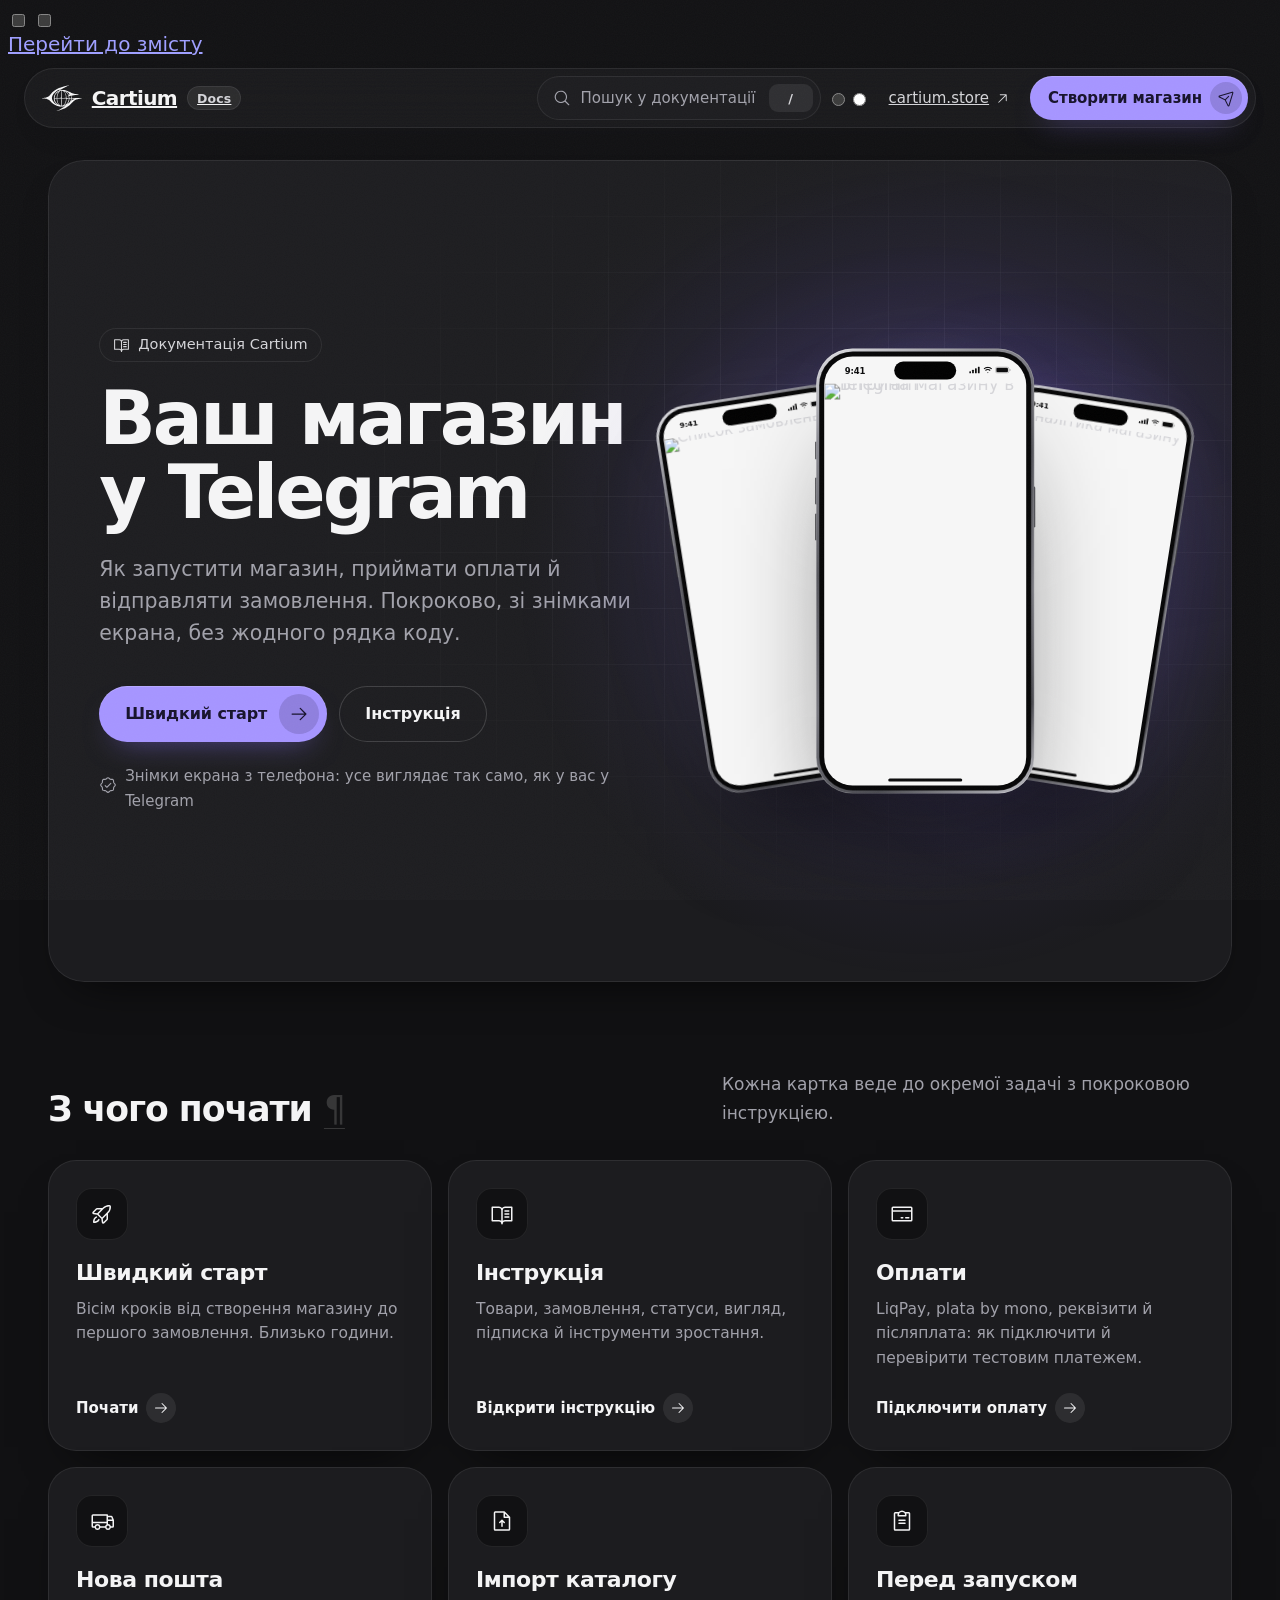
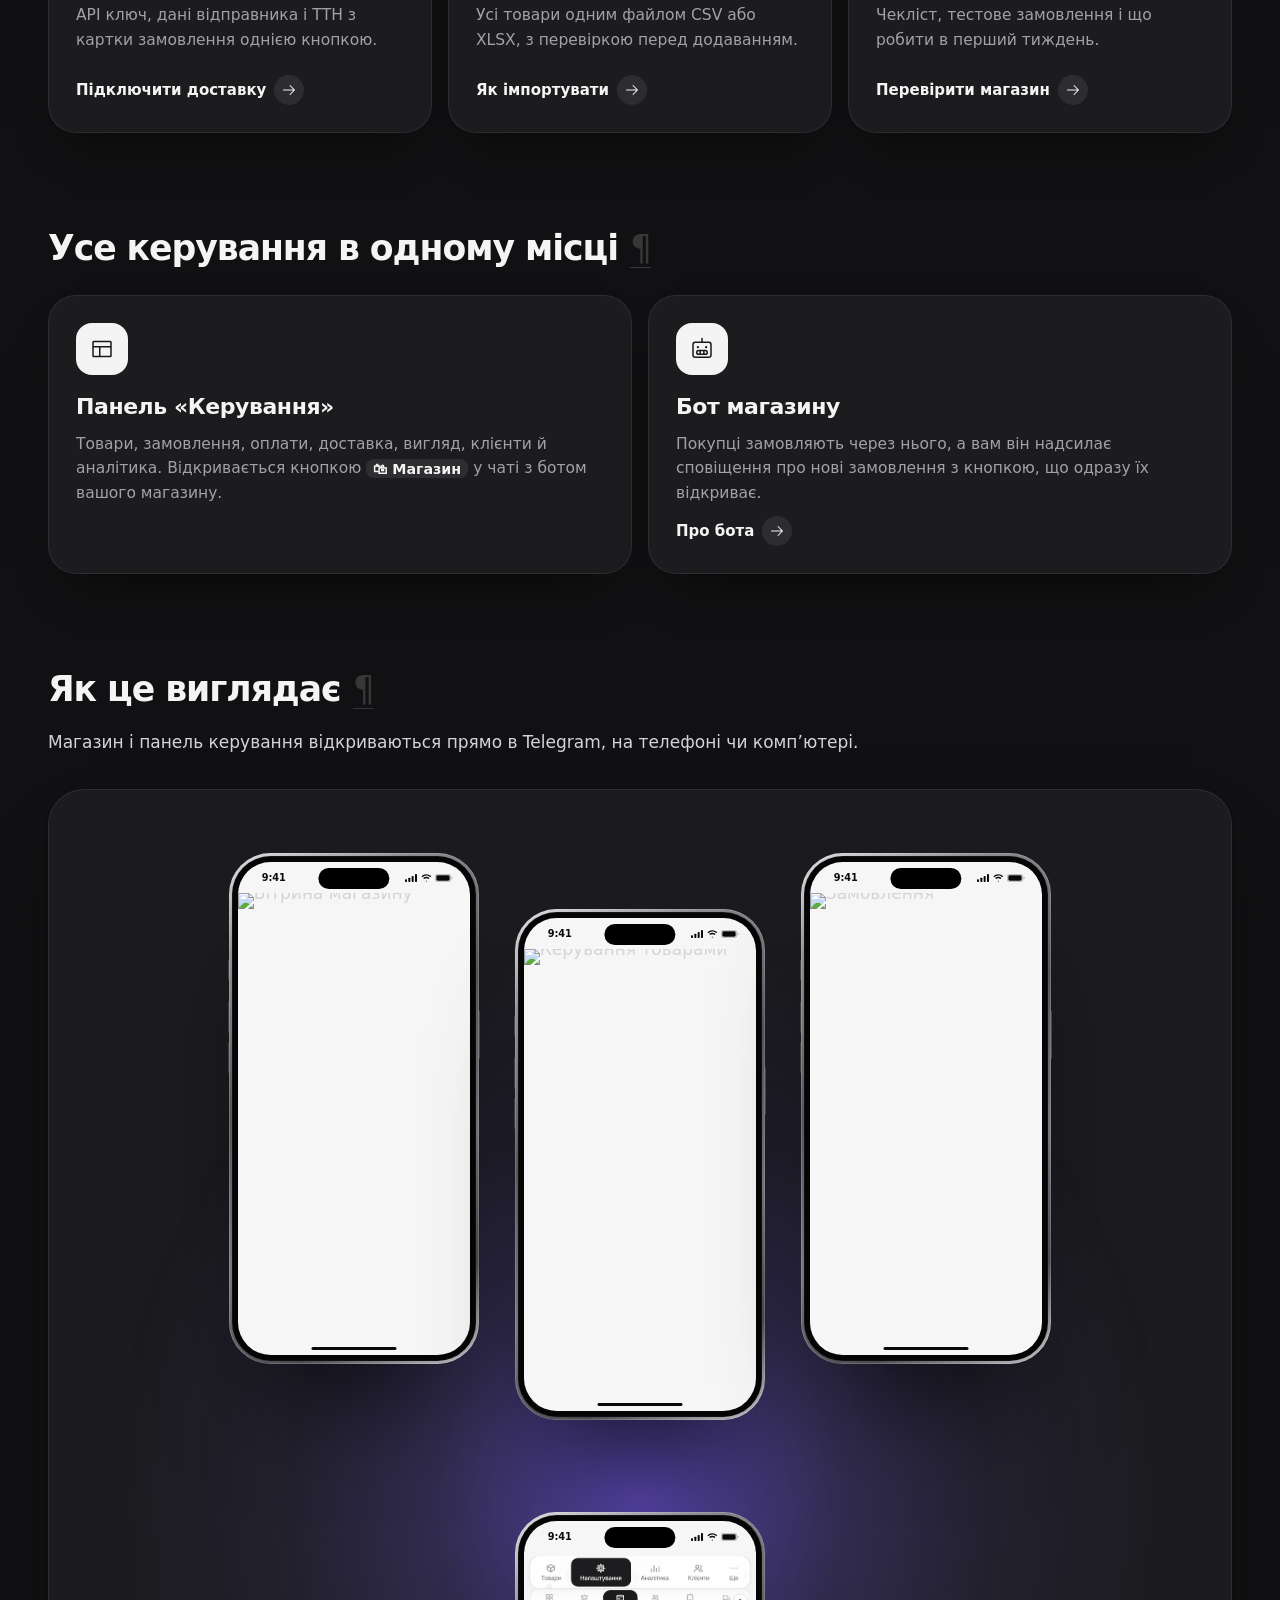
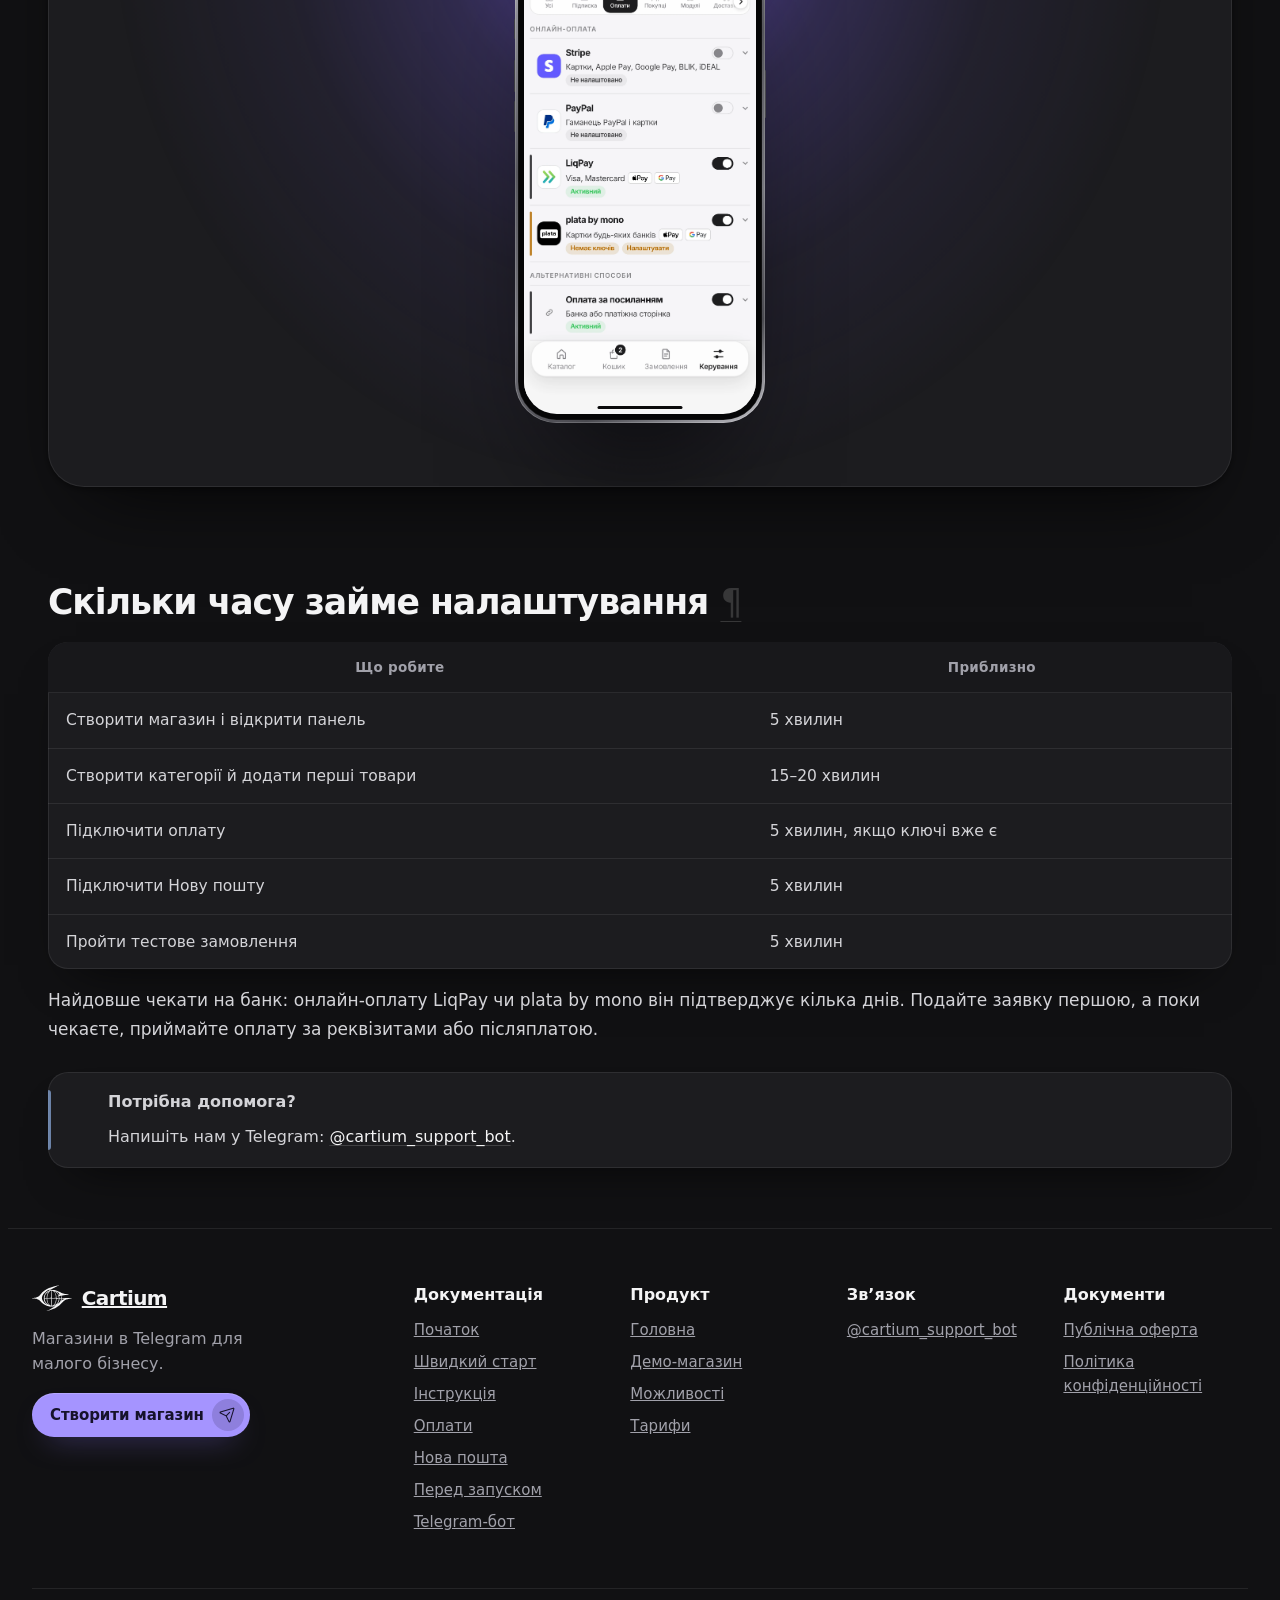
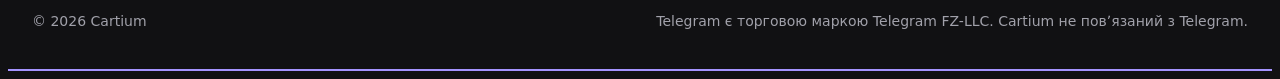
==== index.html @ 5fe41b00 "Deployed d9afb50 with MkDocs version: 1.6.1" ====
<!doctype html>
<html lang="uk" class="no-js">
  <head>
    
      <meta charset="utf-8">
      <meta name="viewport" content="width=device-width,initial-scale=1">
      
        <meta name="description" content="Документація платформи Cartium">
      
      
      
        <link rel="canonical" href="https://docs.cartium.store/">
      
      
      
        <link rel="next" href="quick-start/">
      
      
        
      
      
      <link rel="icon" href="assets/favicon.svg">
      <meta name="generator" content="mkdocs-1.6.1, mkdocs-material-9.7.7">
    
    
      
        <title>Cartium</title>
      
    
    
      <link rel="stylesheet" href="assets/stylesheets/main.ec1eaa64.min.css">
      
        
        <link rel="stylesheet" href="assets/stylesheets/palette.ab4e12ef.min.css">
      
      
  
  
    
      
      
    
  
    
      
      
    
  
    
      
      
    
  
    
      
      
    
  
    
      
      
    
  
    
      
      
    
  
    
      
      
    
  
  
  <style>:root{--md-admonition-icon--note:url('data:image/svg+xml;charset=utf-8,%3Csvg%20xmlns%3D%22http%3A//www.w3.org/2000/svg%22%20viewBox%3D%220%200%20256%20256%22%20fill%3D%22currentColor%22%3E%3Cpath%20d%3D%22M229.66%2C58.34l-32-32a8%2C8%2C0%2C0%2C0-11.32%2C0l-96%2C96A8%2C8%2C0%2C0%2C0%2C88%2C128v32a8%2C8%2C0%2C0%2C0%2C8%2C8h32a8%2C8%2C0%2C0%2C0%2C5.66-2.34l96-96A8%2C8%2C0%2C0%2C0%2C229.66%2C58.34ZM124.69%2C152H104V131.31l64-64L188.69%2C88ZM200%2C76.69%2C179.31%2C56%2C192%2C43.31%2C212.69%2C64ZM224%2C128v80a16%2C16%2C0%2C0%2C1-16%2C16H48a16%2C16%2C0%2C0%2C1-16-16V48A16%2C16%2C0%2C0%2C1%2C48%2C32h80a8%2C8%2C0%2C0%2C1%2C0%2C16H48V208H208V128a8%2C8%2C0%2C0%2C1%2C16%2C0Z%22/%3E%3C/svg%3E');--md-admonition-icon--info:url('data:image/svg+xml;charset=utf-8,%3Csvg%20xmlns%3D%22http%3A//www.w3.org/2000/svg%22%20viewBox%3D%220%200%20256%20256%22%20fill%3D%22currentColor%22%3E%3Cpath%20d%3D%22M128%2C24A104%2C104%2C0%2C1%2C0%2C232%2C128%2C104.11%2C104.11%2C0%2C0%2C0%2C128%2C24Zm0%2C192a88%2C88%2C0%2C1%2C1%2C88-88A88.1%2C88.1%2C0%2C0%2C1%2C128%2C216Zm16-40a8%2C8%2C0%2C0%2C1-8%2C8%2C16%2C16%2C0%2C0%2C1-16-16V128a8%2C8%2C0%2C0%2C1%2C0-16%2C16%2C16%2C0%2C0%2C1%2C16%2C16v40A8%2C8%2C0%2C0%2C1%2C144%2C176ZM112%2C84a12%2C12%2C0%2C1%2C1%2C12%2C12A12%2C12%2C0%2C0%2C1%2C112%2C84Z%22/%3E%3C/svg%3E');--md-admonition-icon--tip:url('data:image/svg+xml;charset=utf-8,%3Csvg%20xmlns%3D%22http%3A//www.w3.org/2000/svg%22%20viewBox%3D%220%200%20256%20256%22%20fill%3D%22currentColor%22%3E%3Cpath%20d%3D%22M176%2C232a8%2C8%2C0%2C0%2C1-8%2C8H88a8%2C8%2C0%2C0%2C1%2C0-16h80A8%2C8%2C0%2C0%2C1%2C176%2C232Zm40-128a87.55%2C87.55%2C0%2C0%2C1-33.64%2C69.21A16.24%2C16.24%2C0%2C0%2C0%2C176%2C186v6a16%2C16%2C0%2C0%2C1-16%2C16H96a16%2C16%2C0%2C0%2C1-16-16v-6a16%2C16%2C0%2C0%2C0-6.23-12.66A87.59%2C87.59%2C0%2C0%2C1%2C40%2C104.49C39.74%2C56.83%2C78.26%2C17.14%2C125.88%2C16A88%2C88%2C0%2C0%2C1%2C216%2C104Zm-16%2C0a72%2C72%2C0%2C0%2C0-73.74-72c-39%2C.92-70.47%2C33.39-70.26%2C72.39a71.65%2C71.65%2C0%2C0%2C0%2C27.64%2C56.3A32%2C32%2C0%2C0%2C1%2C96%2C186v6h64v-6a32.15%2C32.15%2C0%2C0%2C1%2C12.47-25.35A71.65%2C71.65%2C0%2C0%2C0%2C200%2C104Zm-16.11-9.34a57.6%2C57.6%2C0%2C0%2C0-46.56-46.55%2C8%2C8%2C0%2C0%2C0-2.66%2C15.78c16.57%2C2.79%2C30.63%2C16.85%2C33.44%2C33.45A8%2C8%2C0%2C0%2C0%2C176%2C104a9%2C9%2C0%2C0%2C0%2C1.35-.11A8%2C8%2C0%2C0%2C0%2C183.89%2C94.66Z%22/%3E%3C/svg%3E');--md-admonition-icon--warning:url('data:image/svg+xml;charset=utf-8,%3Csvg%20xmlns%3D%22http%3A//www.w3.org/2000/svg%22%20viewBox%3D%220%200%20256%20256%22%20fill%3D%22currentColor%22%3E%3Cpath%20d%3D%22M236.8%2C188.09%2C149.35%2C36.22h0a24.76%2C24.76%2C0%2C0%2C0-42.7%2C0L19.2%2C188.09a23.51%2C23.51%2C0%2C0%2C0%2C0%2C23.72A24.35%2C24.35%2C0%2C0%2C0%2C40.55%2C224h174.9a24.35%2C24.35%2C0%2C0%2C0%2C21.33-12.19A23.51%2C23.51%2C0%2C0%2C0%2C236.8%2C188.09ZM222.93%2C203.8a8.5%2C8.5%2C0%2C0%2C1-7.48%2C4.2H40.55a8.5%2C8.5%2C0%2C0%2C1-7.48-4.2%2C7.59%2C7.59%2C0%2C0%2C1%2C0-7.72L120.52%2C44.21a8.75%2C8.75%2C0%2C0%2C1%2C15%2C0l87.45%2C151.87A7.59%2C7.59%2C0%2C0%2C1%2C222.93%2C203.8ZM120%2C144V104a8%2C8%2C0%2C0%2C1%2C16%2C0v40a8%2C8%2C0%2C0%2C1-16%2C0Zm20%2C36a12%2C12%2C0%2C1%2C1-12-12A12%2C12%2C0%2C0%2C1%2C140%2C180Z%22/%3E%3C/svg%3E');--md-admonition-icon--question:url('data:image/svg+xml;charset=utf-8,%3Csvg%20xmlns%3D%22http%3A//www.w3.org/2000/svg%22%20viewBox%3D%220%200%20256%20256%22%20fill%3D%22currentColor%22%3E%3Cpath%20d%3D%22M140%2C180a12%2C12%2C0%2C1%2C1-12-12A12%2C12%2C0%2C0%2C1%2C140%2C180ZM128%2C72c-22.06%2C0-40%2C16.15-40%2C36v4a8%2C8%2C0%2C0%2C0%2C16%2C0v-4c0-11%2C10.77-20%2C24-20s24%2C9%2C24%2C20-10.77%2C20-24%2C20a8%2C8%2C0%2C0%2C0-8%2C8v8a8%2C8%2C0%2C0%2C0%2C16%2C0v-.72c18.24-3.35%2C32-17.9%2C32-35.28C168%2C88.15%2C150.06%2C72%2C128%2C72Zm104%2C56A104%2C104%2C0%2C1%2C1%2C128%2C24%2C104.11%2C104.11%2C0%2C0%2C1%2C232%2C128Zm-16%2C0a88%2C88%2C0%2C1%2C0-88%2C88A88.1%2C88.1%2C0%2C0%2C0%2C216%2C128Z%22/%3E%3C/svg%3E');--md-admonition-icon--example:url('data:image/svg+xml;charset=utf-8,%3Csvg%20xmlns%3D%22http%3A//www.w3.org/2000/svg%22%20viewBox%3D%220%200%20256%20256%22%20fill%3D%22currentColor%22%3E%3Cpath%20d%3D%22M215.79%2C118.17a8%2C8%2C0%2C0%2C0-5-5.66L153.18%2C90.9l14.66-73.33a8%2C8%2C0%2C0%2C0-13.69-7l-112%2C120a8%2C8%2C0%2C0%2C0%2C3%2C13l57.63%2C21.61L88.16%2C238.43a8%2C8%2C0%2C0%2C0%2C13.69%2C7l112-120A8%2C8%2C0%2C0%2C0%2C215.79%2C118.17ZM109.37%2C214l10.47-52.38a8%2C8%2C0%2C0%2C0-5-9.06L62%2C132.71l84.62-90.66L136.16%2C94.43a8%2C8%2C0%2C0%2C0%2C5%2C9.06l52.8%2C19.8Z%22/%3E%3C/svg%3E');--md-admonition-icon--success:url('data:image/svg+xml;charset=utf-8,%3Csvg%20xmlns%3D%22http%3A//www.w3.org/2000/svg%22%20viewBox%3D%220%200%20256%20256%22%20fill%3D%22currentColor%22%3E%3Cpath%20d%3D%22M173.66%2C98.34a8%2C8%2C0%2C0%2C1%2C0%2C11.32l-56%2C56a8%2C8%2C0%2C0%2C1-11.32%2C0l-24-24a8%2C8%2C0%2C0%2C1%2C11.32-11.32L112%2C148.69l50.34-50.35A8%2C8%2C0%2C0%2C1%2C173.66%2C98.34ZM232%2C128A104%2C104%2C0%2C1%2C1%2C128%2C24%2C104.11%2C104.11%2C0%2C0%2C1%2C232%2C128Zm-16%2C0a88%2C88%2C0%2C1%2C0-88%2C88A88.1%2C88.1%2C0%2C0%2C0%2C216%2C128Z%22/%3E%3C/svg%3E');}</style>



    
    
      
    
    
      
    
    
      <link rel="stylesheet" href="styles/extra.css">
    
    <script>__md_scope=new URL(".",location),__md_hash=e=>[...e].reduce(((e,_)=>(e<<5)-e+_.charCodeAt(0)),0),__md_get=(e,_=localStorage,t=__md_scope)=>JSON.parse(_.getItem(t.pathname+"."+e)),__md_set=(e,_,t=localStorage,a=__md_scope)=>{try{t.setItem(a.pathname+"."+e,JSON.stringify(_))}catch(e){}}</script>
    
      

    
    
  
  <link rel="preload" href="assets/fonts/FixelText-Regular.woff2" as="font" type="font/woff2" crossorigin>
  <link rel="preload" href="assets/fonts/FixelDisplay-SemiBold.woff2" as="font" type="font/woff2" crossorigin>
  <meta name="theme-color" content="#111113">

  </head>
  
  
    
    
      
    
    
    
    
    <body dir="ltr" data-md-color-scheme="slate" data-md-color-primary="custom" data-md-color-accent="custom">
  
    
    <input class="md-toggle" data-md-toggle="drawer" type="checkbox" id="__drawer" autocomplete="off">
    <input class="md-toggle" data-md-toggle="search" type="checkbox" id="__search" autocomplete="off">
    <label class="md-overlay" for="__drawer"></label>
    <div data-md-component="skip">
      
        
        <a href="#ваш-магазин-у-telegram" class="md-skip">
          Перейти до змісту
        </a>
      
    </div>
    <div data-md-component="announce">
      
    </div>
    
    
      <header class="md-header c-header" data-md-component="header">
  <div class="c-progress" aria-hidden="true"><span data-c-progress></span></div>
  <nav class="md-header__inner c-nav" aria-label="Хедер">
    <label class="md-header__button md-icon c-burger" for="__drawer" aria-label="Меню">
      <span class="c-burger-line"></span>
      <span class="c-burger-line"></span>
    </label>
    <a href="." title="Cartium" class="md-header__button md-logo c-logo" aria-label="Cartium, документація" data-md-component="logo">
      
  
  <svg xmlns="http://www.w3.org/2000/svg" viewBox="0 0 1000 654"><path fill="currentColor" fill-rule="evenodd" d="M372.4 653.8C369.3 651.9 372.5 649.6 387.1 643.4C408.6 634.2 466.2 603.6 487.8 589.9C490.7 588.1 497.8 583.7 503.4 580.3C509.1 576.9 520.0 570.0 527.6 564.9C535.2 559.8 543.0 554.7 544.9 553.6C550.5 550.3 549.6 550.0 536.4 550.0C512.3 550.0 481.5 547.5 459.6 543.9C442.6 541.0 438.2 540.2 430.6 538.2C426.4 537.1 418.0 535.0 411.9 533.6C405.8 532.2 399.3 530.5 397.4 529.9C395.5 529.3 389.2 527.3 383.3 525.6C351.3 516.0 312.3 496.9 288.3 479.0C269.7 465.0 267.1 463.0 257.9 454.7C248.7 446.4 229.9 426.9 222.7 418.3C207.7 400.2 194.5 388.3 176.4 376.6C164.3 368.8 137.3 357.3 123.1 354.0C119.4 353.1 110.0 350.9 102.2 349.0C94.5 347.2 86.2 345.5 83.9 345.2C73.3 344.0 59.6 342.2 47.7 340.5C40.4 339.5 27.5 338.3 18.3 337.9C0.9 337.1 -1.9 336.4 0.8 333.7C2.0 332.5 23.2 329.6 30.8 329.5C42.3 329.5 83.8 321.4 102.6 315.6C151.0 300.5 180.3 281.3 207.5 246.8C210.5 243.0 214.9 237.5 217.3 234.6C219.8 231.6 225.3 224.9 229.7 219.7C259.2 184.0 308.0 142.6 347.1 120.0C349.8 118.5 358.9 113.2 367.4 108.2C381.6 100.0 397.5 91.8 405.8 88.5C408.8 87.3 412.8 85.5 428.7 78.4C452.8 67.5 497.2 51.8 529.7 42.7C536.0 40.9 545.5 38.2 550.7 36.6C564.3 32.6 571.9 30.5 573.1 30.5C573.6 30.5 580.1 28.8 587.4 26.6C594.7 24.5 605.8 21.4 612.0 19.8C625.4 16.3 641.0 11.9 646.8 9.9C649.1 9.2 652.7 8.1 654.8 7.4C668.8 3.3 672.7 2.0 674.9 1.1C679.1 -0.7 683.4 -0.4 683.4 1.8C683.4 3.4 682.2 4.2 673.7 8.0C660.6 14.0 639.3 24.7 632.7 28.6C629.8 30.3 623.3 33.7 618.2 36.1C613.2 38.5 605.5 42.5 601.1 45.0C596.7 47.4 588.4 51.8 582.8 54.6C577.1 57.4 567.1 62.9 560.6 66.8C554.1 70.6 541.6 77.8 532.8 82.8C524.0 87.7 514.9 93.0 512.6 94.6C506.7 98.5 493.6 106.2 480.7 113.3C474.7 116.7 466.8 121.1 463.1 123.3C459.5 125.4 452.7 129.2 447.9 131.6C435.5 138.1 436.0 138.7 450.5 134.6C462.9 131.1 475.3 128.6 488.6 126.9C503.7 124.9 546.5 124.9 558.7 126.8C575.7 129.5 593.6 133.2 602.2 135.7C615.5 139.7 618.6 140.6 622.8 142.0C647.6 150.4 681.3 165.6 703.3 178.2C707.7 180.8 716.8 185.7 723.5 189.2C730.2 192.6 738.2 196.8 741.3 198.5C744.3 200.2 747.9 201.8 749.3 202.2C750.6 202.5 756.2 204.3 761.6 206.2C767.1 208.1 774.5 210.5 778.0 211.6C781.6 212.6 787.4 214.4 791.0 215.5C796.6 217.2 808.5 219.6 831.8 223.9C843.0 225.9 862.5 228.1 878.7 229.3C882.7 229.6 897.3 230.0 911.1 230.3L936.3 230.7L936.6 232.4C936.9 234.7 935.2 235.4 924.5 236.9C919.7 237.5 913.1 238.7 909.8 239.6C906.6 240.4 900.8 241.7 896.9 242.5C893.0 243.3 882.1 245.8 872.6 247.9C863.2 250.1 849.1 253.0 841.3 254.4C833.6 255.8 819.7 258.4 810.5 260.1C801.2 261.8 786.5 264.2 777.7 265.5C768.8 266.7 757.0 268.5 751.3 269.3C745.7 270.1 739.2 271.0 737.0 271.3C731.9 271.9 731.1 273.3 734.4 276.0C738.9 279.8 743.0 293.7 744.4 310.5C744.9 315.7 745.5 321.7 745.7 323.8L746.1 327.7L765.6 327.4C776.4 327.2 799.4 327.4 816.9 327.9C834.3 328.4 870.2 329.1 896.6 329.5C954.9 330.4 997.6 331.7 999.4 332.7C1001.3 333.7 1001.1 335.5 999.0 336.3C998.1 336.6 993.9 337.2 989.7 337.5C977.3 338.3 956.5 341.6 947.1 344.1C945.4 344.5 941.7 345.3 938.7 345.9C876.3 357.6 831.9 374.8 800.9 399.4C792.3 406.3 771.5 427.2 760.1 440.5C710.9 497.8 666.0 535.2 602.6 571.5C585.2 581.4 578.7 584.8 563.7 591.7C561.4 592.8 553.0 596.6 545.0 600.3C521.3 611.2 478.2 626.4 447.4 634.6C440.5 636.4 436.1 637.6 428.3 639.9C425.4 640.8 417.2 642.9 410.1 644.6C397.7 647.5 381.8 651.9 377.3 653.6C374.8 654.6 373.7 654.7 372.4 653.8ZM559.6 543.5C581.0 529.6 610.2 506.8 610.2 504.1C610.2 503.1 608.1 504.2 597.3 510.6C582.9 519.2 564.3 526.9 552.3 529.3C549.9 529.7 543.2 531.1 537.4 532.4C523.8 535.4 505.7 536.2 487.4 534.7C480.7 534.1 475.0 533.9 474.7 534.2C471.8 537.1 503.6 541.9 533.9 543.1C548.1 543.7 552.9 544.1 553.7 545.0C554.9 546.1 556.1 545.9 559.6 543.5ZM486.6 518.4C487.2 517.6 487.3 510.3 486.7 488.8C486.3 473.2 485.9 441.1 485.9 417.6C485.9 381.2 486.2 367.4 487.6 344.8L487.8 341.3L484.4 341.6C472.0 342.4 413.6 342.4 400.5 341.5C381.9 340.3 383.3 339.3 383.9 353.1C384.8 372.6 386.6 386.1 391.1 406.6C398.6 440.6 415.3 474.2 434.2 493.4C449.2 508.6 462.3 515.6 482.1 518.9C485.5 519.5 485.7 519.5 486.6 518.4ZM517.1 517.5C545.3 511.1 572.6 479.4 588.1 434.8C592.2 423.1 594.0 416.1 598.0 398.4C599.9 389.7 603.3 362.0 603.9 349.8L604.3 340.8L601.7 341.4C600.3 341.7 577.4 342.1 550.9 342.2C524.3 342.3 502.2 342.7 501.8 343.0C501.0 343.5 501.2 361.1 502.5 406.2C502.8 415.4 502.7 437.4 502.3 455.0C501.8 474.7 501.7 488.1 502.2 489.7C502.6 491.2 502.6 497.9 502.3 505.1C502.1 512.2 502.0 518.3 502.3 518.8C502.9 519.7 509.7 519.1 517.1 517.5ZM575.1 503.1C604.7 488.4 627.5 467.3 646.4 437.2C655.0 423.4 665.1 399.5 668.4 384.8C670.5 376.0 674.3 355.3 675.0 349.3C675.4 346.2 676.0 342.9 676.2 341.9C676.9 339.8 675.8 339.7 670.2 341.3C667.3 342.1 660.2 342.5 642.0 342.8C628.7 342.9 617.5 343.3 617.2 343.6C616.9 343.9 616.5 351.2 616.2 359.9C615.4 384.7 610.9 412.3 605.3 427.2C604.7 428.6 603.3 432.7 602.3 436.3C599.9 443.8 600.3 442.9 591.5 461.9C584.5 476.8 570.3 498.3 562.6 505.7C556.7 511.3 559.9 510.7 575.1 503.1ZM421.1 499.9C421.1 498.9 416.3 491.6 412.4 486.7C410.2 483.9 407.7 480.6 406.8 479.2C403.3 474.3 390.8 448.6 388.1 440.9C386.6 436.5 384.4 430.5 383.3 427.5C380.5 420.3 378.6 413.4 376.4 402.5C372.1 380.9 371.3 373.7 370.4 345.9C370.3 341.5 370.2 341.4 368.4 341.6C364.6 342.2 347.9 342.1 332.3 341.4L316.3 340.7L316.8 347.5C317.8 362.1 324.0 387.0 329.8 400.2C331.3 403.6 332.6 406.6 332.6 406.8C332.6 407.9 339.2 421.1 342.9 427.6C350.8 441.2 365.4 459.6 378.0 471.7C391.3 484.5 421.1 504.0 421.1 499.9ZM378.3 496.7C378.3 495.8 374.3 492.2 366.3 486.0C349.8 473.2 337.5 457.0 319.1 424.1C315.2 417.2 307.3 395.2 303.6 381.0C297.1 356.4 296.1 324.0 301.0 298.2C303.8 282.8 306.9 270.8 308.9 266.6C309.3 265.8 311.2 261.0 313.2 255.9C328.4 217.1 361.4 177.5 395.5 157.6C397.6 156.3 405.7 152.1 413.4 148.3C426.1 142.0 431.7 138.4 431.7 136.6C431.7 135.9 440.3 130.3 447.0 126.6C462.2 118.2 476.6 109.8 477.5 108.7C481.3 104.1 451.2 113.4 430.2 123.3C427.1 124.8 421.9 127.1 418.8 128.3C398.0 136.7 361.5 158.6 343.6 173.5C341.5 175.2 335.7 180.1 330.8 184.3C325.8 188.4 321.1 192.3 320.3 192.9C318.7 194.0 300.4 214.0 293.1 222.6C288.7 227.6 279.7 240.8 272.1 253.2C265.3 264.3 256.5 286.8 253.2 301.4C245.3 336.8 251.2 364.9 274.6 403.8C291.3 431.7 322.6 462.9 355.8 485.0C370.1 494.5 378.3 498.7 378.3 496.7ZM630.7 486.5C652.0 473.6 679.4 451.6 694.3 435.4C697.5 431.9 702.0 427.1 704.3 424.6C707.8 420.8 709.3 418.2 715.3 404.4C724.1 384.3 723.9 384.8 731.1 352.4C732.2 347.6 733.2 342.9 733.5 342.0C734.0 340.0 724.9 340.1 705.8 342.2C699.8 342.9 694.0 343.3 693.0 343.1C690.1 342.5 689.8 343.4 688.9 356.3C688.0 368.8 685.6 383.5 682.3 396.3C673.8 429.5 650.6 467.7 628.3 485.1C624.4 488.2 626.2 489.3 630.7 486.5ZM743.2 389.9C763.5 370.8 790.8 356.2 818.7 349.6C823.4 348.5 828.5 347.3 830.1 346.9C835.9 345.5 832.5 344.9 816.4 344.5C807.2 344.2 793.6 343.7 786.0 343.3C778.5 342.9 766.6 342.4 759.7 342.3L747.1 342.1L746.6 346.3C746.4 348.6 746.1 353.1 746.1 356.3C745.9 367.4 742.6 381.4 738.0 390.4C734.7 396.9 735.9 396.8 743.2 389.9ZM692.4 327.9C693.7 327.3 701.6 326.8 712.4 326.5L730.4 326.1L730.2 320.7C730.1 317.8 729.6 311.7 729.1 307.1C728.4 300.9 728.4 297.6 729.0 293.8C729.7 290.0 729.7 286.7 729.1 280.9L728.2 273.1L725.8 273.1C720.8 273.1 684.7 281.4 683.3 282.9C682.7 283.4 682.8 284.7 683.4 286.9C685.4 293.8 687.7 309.4 688.5 321.3C689.0 329.2 689.0 329.2 692.4 327.9ZM341.3 325.7C348.9 325.3 358.2 324.8 361.9 324.7L368.8 324.6L369.3 319.2C369.6 316.3 370.2 308.6 370.7 302.1C374.3 250.4 394.2 199.9 423.3 168.4C426.3 165.1 428.7 162.1 428.6 161.7C428.3 160.8 419.2 165.0 413.3 168.8C411.0 170.2 406.1 173.0 402.4 175.0C383.3 185.2 359.7 208.4 347.4 228.7C344.5 233.6 341.1 239.1 339.9 241.0C328.9 258.1 320.3 287.4 317.4 318.1C316.5 326.9 316.9 327.6 322.9 327.0C325.5 326.7 333.8 326.1 341.3 325.7ZM672.8 325.3C673.5 324.5 673.6 321.1 673.2 311.4C672.8 304.4 672.6 295.8 672.5 292.3C672.4 288.5 672.1 286.0 671.6 286.0C668.8 286.0 652.4 290.1 648.8 291.7C641.6 294.9 638.4 293.1 643.8 289.0C655.5 280.0 665.5 270.4 664.8 268.5C664.6 267.9 663.7 264.8 662.8 261.6C660.4 253.3 653.3 237.1 649.7 231.5C639.3 215.5 636.0 211.0 628.9 203.7C612.1 185.9 588.2 169.8 568.1 162.5C558.2 158.9 557.9 159.4 564.6 167.2C583.9 189.3 596.8 215.2 607.2 252.9C608.0 256.0 609.7 264.9 612.9 283.0C613.9 288.9 615.0 300.0 615.5 308.9C616.0 317.5 616.6 324.7 616.8 324.9C617.0 325.1 628.7 325.4 642.8 325.5C657.0 325.7 668.7 325.9 668.9 326.1C669.6 326.9 671.9 326.4 672.8 325.3ZM556.3 324.6C595.3 324.6 601.2 324.4 601.8 323.4C602.5 322.3 602.2 303.2 601.4 299.0C601.3 298.0 600.8 293.0 600.3 287.9C599.6 279.6 599.0 275.5 595.3 256.7C592.8 244.1 586.7 224.3 583.5 218.2C583.1 217.5 581.1 213.4 579.0 209.0C576.9 204.6 574.3 199.6 573.2 197.9C572.2 196.3 570.9 194.0 570.4 193.0C569.4 191.0 560.6 177.6 559.9 177.0C559.7 176.8 557.6 174.4 555.3 171.8C553.1 169.1 549.5 165.8 547.3 164.2C545.2 162.7 543.0 161.0 542.3 160.4C533.6 152.4 519.9 146.9 504.5 145.3C498.8 144.7 498.9 144.6 499.7 154.1C500.6 164.2 501.9 236.8 502.0 284.2C502.1 311.2 502.4 324.1 502.9 324.8C503.5 325.6 504.7 325.7 507.6 325.2C509.7 324.9 531.6 324.6 556.3 324.6ZM485.2 323.3C485.6 322.7 485.9 303.4 485.9 280.3C486.0 218.7 487.4 160.8 489.1 146.8C489.4 145.0 489.6 145.0 479.0 147.2C464.8 150.2 451.3 156.7 442.8 164.7C439.9 167.5 435.7 171.5 433.5 173.5C426.9 179.5 415.4 197.1 408.3 212.1C406.4 216.0 404.6 219.9 404.2 220.6C403.2 222.6 397.0 239.8 395.2 245.6C391.8 257.0 387.9 276.4 386.7 287.9C386.3 292.1 385.6 298.5 385.2 302.1C384.8 305.6 384.4 312.2 384.4 316.7L384.4 324.9L434.5 324.6C475.0 324.4 484.7 324.1 485.2 323.3ZM679.5 255.2C686.4 247.7 689.5 241.0 689.5 233.9C689.6 220.1 662.8 192.6 635.4 178.2C633.1 177.0 627.6 174.1 623.2 171.6C614.2 166.7 610.9 165.2 595.0 159.0C584.1 154.7 576.6 152.9 577.7 154.7C578.0 155.2 578.7 155.6 579.2 155.6C579.7 155.6 582.3 156.8 585.0 158.3C587.8 159.8 594.0 163.0 598.8 165.4C611.7 171.9 617.5 176.1 630.7 188.5C639.7 197.0 649.0 208.3 658.1 221.9C662.9 229.0 670.5 245.3 674.6 257.2C675.2 259.3 676.1 258.9 679.5 255.2Z"/></svg>

      <span class="c-logo-word">Cartium</span>
      <span class="c-logo-badge">Docs</span>
    </a>
    <div class="c-nav-spacer"></div>
    <div class="c-nav-actions">
      
        
        
          <label class="md-header__button c-search-btn" for="__search" aria-label="Пошук">
            <svg xmlns="http://www.w3.org/2000/svg" viewBox="0 0 256 256" fill="currentColor"><path d="M229.66,218.34l-50.07-50.06a88.11,88.11,0,1,0-11.31,11.31l50.06,50.07a8,8,0,0,0,11.32-11.32ZM40,112a72,72,0,1,1,72,72A72.08,72.08,0,0,1,40,112Z"/></svg>
            <span class="c-search-label">Пошук у документації</span>
            <kbd class="c-kbd">/</kbd>
          </label>
          <div class="md-search" data-md-component="search" role="dialog">
  <label class="md-search__overlay" for="__search"></label>
  <div class="md-search__inner" role="search">
    <form class="md-search__form" name="search">
      <input type="text" class="md-search__input" name="query" aria-label="Пошук" placeholder="Пошук" autocapitalize="off" autocorrect="off" autocomplete="off" spellcheck="false" data-md-component="search-query" required>
      <label class="md-search__icon md-icon" for="__search">
        
        <svg xmlns="http://www.w3.org/2000/svg" viewBox="0 0 256 256" fill="currentColor"><path d="M229.66,218.34l-50.07-50.06a88.11,88.11,0,1,0-11.31,11.31l50.06,50.07a8,8,0,0,0,11.32-11.32ZM40,112a72,72,0,1,1,72,72A72.08,72.08,0,0,1,40,112Z"/></svg>
        
        <svg xmlns="http://www.w3.org/2000/svg" viewBox="0 0 256 256" fill="currentColor"><path d="M224,128a8,8,0,0,1-8,8H59.31l58.35,58.34a8,8,0,0,1-11.32,11.32l-72-72a8,8,0,0,1,0-11.32l72-72a8,8,0,0,1,11.32,11.32L59.31,120H216A8,8,0,0,1,224,128Z"/></svg>
      </label>
      <nav class="md-search__options" aria-label="Шукати">
        
          <a href="javascript:void(0)" class="md-search__icon md-icon" title="Поділитись" aria-label="Поділитись" data-clipboard data-clipboard-text="" data-md-component="search-share" tabindex="-1">
            
            <svg xmlns="http://www.w3.org/2000/svg" viewBox="0 0 24 24"><path d="M18 16.08c-.76 0-1.44.3-1.96.77L8.91 12.7c.05-.23.09-.46.09-.7s-.04-.47-.09-.7l7.05-4.11c.54.5 1.25.81 2.04.81a3 3 0 0 0 3-3 3 3 0 0 0-3-3 3 3 0 0 0-3 3c0 .24.04.47.09.7L8.04 9.81C7.5 9.31 6.79 9 6 9a3 3 0 0 0-3 3 3 3 0 0 0 3 3c.79 0 1.5-.31 2.04-.81l7.12 4.15c-.05.21-.08.43-.08.66 0 1.61 1.31 2.91 2.92 2.91s2.92-1.3 2.92-2.91A2.92 2.92 0 0 0 18 16.08"/></svg>
          </a>
        
        <button type="reset" class="md-search__icon md-icon" title="Очистити" aria-label="Очистити" tabindex="-1">
          
          <svg xmlns="http://www.w3.org/2000/svg" viewBox="0 0 24 24"><path d="M19 6.41 17.59 5 12 10.59 6.41 5 5 6.41 10.59 12 5 17.59 6.41 19 12 13.41 17.59 19 19 17.59 13.41 12z"/></svg>
        </button>
      </nav>
      
    </form>
    <div class="md-search__output">
      <div class="md-search__scrollwrap" tabindex="0" data-md-scrollfix>
        <div class="md-search-result" data-md-component="search-result">
          <div class="md-search-result__meta">
            Пошук розпочато
          </div>
          <ol class="md-search-result__list" role="presentation"></ol>
        </div>
      </div>
    </div>
  </div>
</div>
        
      
      
        <form class="md-header__option" data-md-component="palette">
  
    
    
    
    <input class="md-option" data-md-color-media="" data-md-color-scheme="slate" data-md-color-primary="custom" data-md-color-accent="custom"  aria-label="Світла тема"  type="radio" name="__palette" id="__palette_0">
    
      <label class="md-header__button md-icon" title="Світла тема" for="__palette_1" hidden>
        <svg xmlns="http://www.w3.org/2000/svg" viewBox="0 0 256 256" fill="currentColor"><path d="M120,40V16a8,8,0,0,1,16,0V40a8,8,0,0,1-16,0Zm72,88a64,64,0,1,1-64-64A64.07,64.07,0,0,1,192,128Zm-16,0a48,48,0,1,0-48,48A48.05,48.05,0,0,0,176,128ZM58.34,69.66A8,8,0,0,0,69.66,58.34l-16-16A8,8,0,0,0,42.34,53.66Zm0,116.68-16,16a8,8,0,0,0,11.32,11.32l16-16a8,8,0,0,0-11.32-11.32ZM192,72a8,8,0,0,0,5.66-2.34l16-16a8,8,0,0,0-11.32-11.32l-16,16A8,8,0,0,0,192,72Zm5.66,114.34a8,8,0,0,0-11.32,11.32l16,16a8,8,0,0,0,11.32-11.32ZM48,128a8,8,0,0,0-8-8H16a8,8,0,0,0,0,16H40A8,8,0,0,0,48,128Zm80,80a8,8,0,0,0-8,8v24a8,8,0,0,0,16,0V216A8,8,0,0,0,128,208Zm112-88H216a8,8,0,0,0,0,16h24a8,8,0,0,0,0-16Z"/></svg>
      </label>
    
  
    
    
    
    <input class="md-option" data-md-color-media="" data-md-color-scheme="default" data-md-color-primary="custom" data-md-color-accent="custom"  aria-label="Темна тема"  type="radio" name="__palette" id="__palette_1">
    
      <label class="md-header__button md-icon" title="Темна тема" for="__palette_0" hidden>
        <svg xmlns="http://www.w3.org/2000/svg" viewBox="0 0 256 256" fill="currentColor"><path d="M233.54,142.23a8,8,0,0,0-8-2,88.08,88.08,0,0,1-109.8-109.8,8,8,0,0,0-10-10,104.84,104.84,0,0,0-52.91,37A104,104,0,0,0,136,224a103.09,103.09,0,0,0,62.52-20.88,104.84,104.84,0,0,0,37-52.91A8,8,0,0,0,233.54,142.23ZM188.9,190.34A88,88,0,0,1,65.66,67.11a89,89,0,0,1,31.4-26A106,106,0,0,0,96,56,104.11,104.11,0,0,0,200,160a106,106,0,0,0,14.92-1.06A89,89,0,0,1,188.9,190.34Z"/></svg>
      </label>
    
  
</form>
        <script>var palette=__md_get("__palette");if(palette&&palette.color){if("(prefers-color-scheme)"===palette.color.media){var media=matchMedia("(prefers-color-scheme: light)"),input=document.querySelector(media.matches?"[data-md-color-media='(prefers-color-scheme: light)']":"[data-md-color-media='(prefers-color-scheme: dark)']");palette.color.media=input.getAttribute("data-md-color-media"),palette.color.scheme=input.getAttribute("data-md-color-scheme"),palette.color.primary=input.getAttribute("data-md-color-primary"),palette.color.accent=input.getAttribute("data-md-color-accent")}for(var[key,value]of Object.entries(palette.color))document.body.setAttribute("data-md-color-"+key,value)}</script>
      
      
        <a class="c-nav-link" href="https://cartium.store/" target="_blank" rel="noopener">
          cartium.store <svg xmlns="http://www.w3.org/2000/svg" viewBox="0 0 256 256" fill="currentColor"><path d="M200,64V168a8,8,0,0,1-16,0V83.31L69.66,197.66a8,8,0,0,1-11.32-11.32L172.69,72H88a8,8,0,0,1,0-16H192A8,8,0,0,1,200,64Z"/></svg>
        </a>
      
      
        <a class="c-btn c-btn-primary c-btn-sm c-nav-cta" href="https://t.me/cartium_support_bot?start=connect" target="_blank" rel="noopener">
          <span>Створити<span class="c-cta-more"> магазин</span></span>
          <span class="c-btn-icon"><svg xmlns="http://www.w3.org/2000/svg" viewBox="0 0 256 256" fill="currentColor"><path d="M227.32,28.68a16,16,0,0,0-15.66-4.08l-.15,0L19.57,82.84a16,16,0,0,0-2.49,29.8L102,154l41.3,84.87A15.86,15.86,0,0,0,157.74,248q.69,0,1.38-.06a15.88,15.88,0,0,0,14-11.51l58.2-191.94c0-.05,0-.1,0-.15A16,16,0,0,0,227.32,28.68ZM157.83,231.85l-.05.14,0-.07-40.06-82.3,48-48a8,8,0,0,0-11.31-11.31l-48,48L24.08,98.25l-.07,0,.14,0L216,40Z"/></svg></span>
        </a>
      
    </div>
  </nav>
</header>
    
    <div class="md-container" data-md-component="container">
      
      
        
          
        
      
      <main class="md-main" data-md-component="main">
        <div class="md-main__inner md-grid">
          
            
              
                
              
              <div class="md-sidebar md-sidebar--primary" data-md-component="sidebar" data-md-type="navigation" hidden>
                <div class="md-sidebar__scrollwrap">
                  <div class="md-sidebar__inner">
                    



<nav class="md-nav md-nav--primary" aria-label="Навігація" data-md-level="0">
  <label class="md-nav__title" for="__drawer">
    <a href="." title="Cartium" class="md-nav__button md-logo" aria-label="Cartium" data-md-component="logo">
      
  
  <svg xmlns="http://www.w3.org/2000/svg" viewBox="0 0 1000 654"><path fill="currentColor" fill-rule="evenodd" d="M372.4 653.8C369.3 651.9 372.5 649.6 387.1 643.4C408.6 634.2 466.2 603.6 487.8 589.9C490.7 588.1 497.8 583.7 503.4 580.3C509.1 576.9 520.0 570.0 527.6 564.9C535.2 559.8 543.0 554.7 544.9 553.6C550.5 550.3 549.6 550.0 536.4 550.0C512.3 550.0 481.5 547.5 459.6 543.9C442.6 541.0 438.2 540.2 430.6 538.2C426.4 537.1 418.0 535.0 411.9 533.6C405.8 532.2 399.3 530.5 397.4 529.9C395.5 529.3 389.2 527.3 383.3 525.6C351.3 516.0 312.3 496.9 288.3 479.0C269.7 465.0 267.1 463.0 257.9 454.7C248.7 446.4 229.9 426.9 222.7 418.3C207.7 400.2 194.5 388.3 176.4 376.6C164.3 368.8 137.3 357.3 123.1 354.0C119.4 353.1 110.0 350.9 102.2 349.0C94.5 347.2 86.2 345.5 83.9 345.2C73.3 344.0 59.6 342.2 47.7 340.5C40.4 339.5 27.5 338.3 18.3 337.9C0.9 337.1 -1.9 336.4 0.8 333.7C2.0 332.5 23.2 329.6 30.8 329.5C42.3 329.5 83.8 321.4 102.6 315.6C151.0 300.5 180.3 281.3 207.5 246.8C210.5 243.0 214.9 237.5 217.3 234.6C219.8 231.6 225.3 224.9 229.7 219.7C259.2 184.0 308.0 142.6 347.1 120.0C349.8 118.5 358.9 113.2 367.4 108.2C381.6 100.0 397.5 91.8 405.8 88.5C408.8 87.3 412.8 85.5 428.7 78.4C452.8 67.5 497.2 51.8 529.7 42.7C536.0 40.9 545.5 38.2 550.7 36.6C564.3 32.6 571.9 30.5 573.1 30.5C573.6 30.5 580.1 28.8 587.4 26.6C594.7 24.5 605.8 21.4 612.0 19.8C625.4 16.3 641.0 11.9 646.8 9.9C649.1 9.2 652.7 8.1 654.8 7.4C668.8 3.3 672.7 2.0 674.9 1.1C679.1 -0.7 683.4 -0.4 683.4 1.8C683.4 3.4 682.2 4.2 673.7 8.0C660.6 14.0 639.3 24.7 632.7 28.6C629.8 30.3 623.3 33.7 618.2 36.1C613.2 38.5 605.5 42.5 601.1 45.0C596.7 47.4 588.4 51.8 582.8 54.6C577.1 57.4 567.1 62.9 560.6 66.8C554.1 70.6 541.6 77.8 532.8 82.8C524.0 87.7 514.9 93.0 512.6 94.6C506.7 98.5 493.6 106.2 480.7 113.3C474.7 116.7 466.8 121.1 463.1 123.3C459.5 125.4 452.7 129.2 447.9 131.6C435.5 138.1 436.0 138.7 450.5 134.6C462.9 131.1 475.3 128.6 488.6 126.9C503.7 124.9 546.5 124.9 558.7 126.8C575.7 129.5 593.6 133.2 602.2 135.7C615.5 139.7 618.6 140.6 622.8 142.0C647.6 150.4 681.3 165.6 703.3 178.2C707.7 180.8 716.8 185.7 723.5 189.2C730.2 192.6 738.2 196.8 741.3 198.5C744.3 200.2 747.9 201.8 749.3 202.2C750.6 202.5 756.2 204.3 761.6 206.2C767.1 208.1 774.5 210.5 778.0 211.6C781.6 212.6 787.4 214.4 791.0 215.5C796.6 217.2 808.5 219.6 831.8 223.9C843.0 225.9 862.5 228.1 878.7 229.3C882.7 229.6 897.3 230.0 911.1 230.3L936.3 230.7L936.6 232.4C936.9 234.7 935.2 235.4 924.5 236.9C919.7 237.5 913.1 238.7 909.8 239.6C906.6 240.4 900.8 241.7 896.9 242.5C893.0 243.3 882.1 245.8 872.6 247.9C863.2 250.1 849.1 253.0 841.3 254.4C833.6 255.8 819.7 258.4 810.5 260.1C801.2 261.8 786.5 264.2 777.7 265.5C768.8 266.7 757.0 268.5 751.3 269.3C745.7 270.1 739.2 271.0 737.0 271.3C731.9 271.9 731.1 273.3 734.4 276.0C738.9 279.8 743.0 293.7 744.4 310.5C744.9 315.7 745.5 321.7 745.7 323.8L746.1 327.7L765.6 327.4C776.4 327.2 799.4 327.4 816.9 327.9C834.3 328.4 870.2 329.1 896.6 329.5C954.9 330.4 997.6 331.7 999.4 332.7C1001.3 333.7 1001.1 335.5 999.0 336.3C998.1 336.6 993.9 337.2 989.7 337.5C977.3 338.3 956.5 341.6 947.1 344.1C945.4 344.5 941.7 345.3 938.7 345.9C876.3 357.6 831.9 374.8 800.9 399.4C792.3 406.3 771.5 427.2 760.1 440.5C710.9 497.8 666.0 535.2 602.6 571.5C585.2 581.4 578.7 584.8 563.7 591.7C561.4 592.8 553.0 596.6 545.0 600.3C521.3 611.2 478.2 626.4 447.4 634.6C440.5 636.4 436.1 637.6 428.3 639.9C425.4 640.8 417.2 642.9 410.1 644.6C397.7 647.5 381.8 651.9 377.3 653.6C374.8 654.6 373.7 654.7 372.4 653.8ZM559.6 543.5C581.0 529.6 610.2 506.8 610.2 504.1C610.2 503.1 608.1 504.2 597.3 510.6C582.9 519.2 564.3 526.9 552.3 529.3C549.9 529.7 543.2 531.1 537.4 532.4C523.8 535.4 505.7 536.2 487.4 534.7C480.7 534.1 475.0 533.9 474.7 534.2C471.8 537.1 503.6 541.9 533.9 543.1C548.1 543.7 552.9 544.1 553.7 545.0C554.9 546.1 556.1 545.9 559.6 543.5ZM486.6 518.4C487.2 517.6 487.3 510.3 486.7 488.8C486.3 473.2 485.9 441.1 485.9 417.6C485.9 381.2 486.2 367.4 487.6 344.8L487.8 341.3L484.4 341.6C472.0 342.4 413.6 342.4 400.5 341.5C381.9 340.3 383.3 339.3 383.9 353.1C384.8 372.6 386.6 386.1 391.1 406.6C398.6 440.6 415.3 474.2 434.2 493.4C449.2 508.6 462.3 515.6 482.1 518.9C485.5 519.5 485.7 519.5 486.6 518.4ZM517.1 517.5C545.3 511.1 572.6 479.4 588.1 434.8C592.2 423.1 594.0 416.1 598.0 398.4C599.9 389.7 603.3 362.0 603.9 349.8L604.3 340.8L601.7 341.4C600.3 341.7 577.4 342.1 550.9 342.2C524.3 342.3 502.2 342.7 501.8 343.0C501.0 343.5 501.2 361.1 502.5 406.2C502.8 415.4 502.7 437.4 502.3 455.0C501.8 474.7 501.7 488.1 502.2 489.7C502.6 491.2 502.6 497.9 502.3 505.1C502.1 512.2 502.0 518.3 502.3 518.8C502.9 519.7 509.7 519.1 517.1 517.5ZM575.1 503.1C604.7 488.4 627.5 467.3 646.4 437.2C655.0 423.4 665.1 399.5 668.4 384.8C670.5 376.0 674.3 355.3 675.0 349.3C675.4 346.2 676.0 342.9 676.2 341.9C676.9 339.8 675.8 339.7 670.2 341.3C667.3 342.1 660.2 342.5 642.0 342.8C628.7 342.9 617.5 343.3 617.2 343.6C616.9 343.9 616.5 351.2 616.2 359.9C615.4 384.7 610.9 412.3 605.3 427.2C604.7 428.6 603.3 432.7 602.3 436.3C599.9 443.8 600.3 442.9 591.5 461.9C584.5 476.8 570.3 498.3 562.6 505.7C556.7 511.3 559.9 510.7 575.1 503.1ZM421.1 499.9C421.1 498.9 416.3 491.6 412.4 486.7C410.2 483.9 407.7 480.6 406.8 479.2C403.3 474.3 390.8 448.6 388.1 440.9C386.6 436.5 384.4 430.5 383.3 427.5C380.5 420.3 378.6 413.4 376.4 402.5C372.1 380.9 371.3 373.7 370.4 345.9C370.3 341.5 370.2 341.4 368.4 341.6C364.6 342.2 347.9 342.1 332.3 341.4L316.3 340.7L316.8 347.5C317.8 362.1 324.0 387.0 329.8 400.2C331.3 403.6 332.6 406.6 332.6 406.8C332.6 407.9 339.2 421.1 342.9 427.6C350.8 441.2 365.4 459.6 378.0 471.7C391.3 484.5 421.1 504.0 421.1 499.9ZM378.3 496.7C378.3 495.8 374.3 492.2 366.3 486.0C349.8 473.2 337.5 457.0 319.1 424.1C315.2 417.2 307.3 395.2 303.6 381.0C297.1 356.4 296.1 324.0 301.0 298.2C303.8 282.8 306.9 270.8 308.9 266.6C309.3 265.8 311.2 261.0 313.2 255.9C328.4 217.1 361.4 177.5 395.5 157.6C397.6 156.3 405.7 152.1 413.4 148.3C426.1 142.0 431.7 138.4 431.7 136.6C431.7 135.9 440.3 130.3 447.0 126.6C462.2 118.2 476.6 109.8 477.5 108.7C481.3 104.1 451.2 113.4 430.2 123.3C427.1 124.8 421.9 127.1 418.8 128.3C398.0 136.7 361.5 158.6 343.6 173.5C341.5 175.2 335.7 180.1 330.8 184.3C325.8 188.4 321.1 192.3 320.3 192.9C318.7 194.0 300.4 214.0 293.1 222.6C288.7 227.6 279.7 240.8 272.1 253.2C265.3 264.3 256.5 286.8 253.2 301.4C245.3 336.8 251.2 364.9 274.6 403.8C291.3 431.7 322.6 462.9 355.8 485.0C370.1 494.5 378.3 498.7 378.3 496.7ZM630.7 486.5C652.0 473.6 679.4 451.6 694.3 435.4C697.5 431.9 702.0 427.1 704.3 424.6C707.8 420.8 709.3 418.2 715.3 404.4C724.1 384.3 723.9 384.8 731.1 352.4C732.2 347.6 733.2 342.9 733.5 342.0C734.0 340.0 724.9 340.1 705.8 342.2C699.8 342.9 694.0 343.3 693.0 343.1C690.1 342.5 689.8 343.4 688.9 356.3C688.0 368.8 685.6 383.5 682.3 396.3C673.8 429.5 650.6 467.7 628.3 485.1C624.4 488.2 626.2 489.3 630.7 486.5ZM743.2 389.9C763.5 370.8 790.8 356.2 818.7 349.6C823.4 348.5 828.5 347.3 830.1 346.9C835.9 345.5 832.5 344.9 816.4 344.5C807.2 344.2 793.6 343.7 786.0 343.3C778.5 342.9 766.6 342.4 759.7 342.3L747.1 342.1L746.6 346.3C746.4 348.6 746.1 353.1 746.1 356.3C745.9 367.4 742.6 381.4 738.0 390.4C734.7 396.9 735.9 396.8 743.2 389.9ZM692.4 327.9C693.7 327.3 701.6 326.8 712.4 326.5L730.4 326.1L730.2 320.7C730.1 317.8 729.6 311.7 729.1 307.1C728.4 300.9 728.4 297.6 729.0 293.8C729.7 290.0 729.7 286.7 729.1 280.9L728.2 273.1L725.8 273.1C720.8 273.1 684.7 281.4 683.3 282.9C682.7 283.4 682.8 284.7 683.4 286.9C685.4 293.8 687.7 309.4 688.5 321.3C689.0 329.2 689.0 329.2 692.4 327.9ZM341.3 325.7C348.9 325.3 358.2 324.8 361.9 324.7L368.8 324.6L369.3 319.2C369.6 316.3 370.2 308.6 370.7 302.1C374.3 250.4 394.2 199.9 423.3 168.4C426.3 165.1 428.7 162.1 428.6 161.7C428.3 160.8 419.2 165.0 413.3 168.8C411.0 170.2 406.1 173.0 402.4 175.0C383.3 185.2 359.7 208.4 347.4 228.7C344.5 233.6 341.1 239.1 339.9 241.0C328.9 258.1 320.3 287.4 317.4 318.1C316.5 326.9 316.9 327.6 322.9 327.0C325.5 326.7 333.8 326.1 341.3 325.7ZM672.8 325.3C673.5 324.5 673.6 321.1 673.2 311.4C672.8 304.4 672.6 295.8 672.5 292.3C672.4 288.5 672.1 286.0 671.6 286.0C668.8 286.0 652.4 290.1 648.8 291.7C641.6 294.9 638.4 293.1 643.8 289.0C655.5 280.0 665.5 270.4 664.8 268.5C664.6 267.9 663.7 264.8 662.8 261.6C660.4 253.3 653.3 237.1 649.7 231.5C639.3 215.5 636.0 211.0 628.9 203.7C612.1 185.9 588.2 169.8 568.1 162.5C558.2 158.9 557.9 159.4 564.6 167.2C583.9 189.3 596.8 215.2 607.2 252.9C608.0 256.0 609.7 264.9 612.9 283.0C613.9 288.9 615.0 300.0 615.5 308.9C616.0 317.5 616.6 324.7 616.8 324.9C617.0 325.1 628.7 325.4 642.8 325.5C657.0 325.7 668.7 325.9 668.9 326.1C669.6 326.9 671.9 326.4 672.8 325.3ZM556.3 324.6C595.3 324.6 601.2 324.4 601.8 323.4C602.5 322.3 602.2 303.2 601.4 299.0C601.3 298.0 600.8 293.0 600.3 287.9C599.6 279.6 599.0 275.5 595.3 256.7C592.8 244.1 586.7 224.3 583.5 218.2C583.1 217.5 581.1 213.4 579.0 209.0C576.9 204.6 574.3 199.6 573.2 197.9C572.2 196.3 570.9 194.0 570.4 193.0C569.4 191.0 560.6 177.6 559.9 177.0C559.7 176.8 557.6 174.4 555.3 171.8C553.1 169.1 549.5 165.8 547.3 164.2C545.2 162.7 543.0 161.0 542.3 160.4C533.6 152.4 519.9 146.9 504.5 145.3C498.8 144.7 498.9 144.6 499.7 154.1C500.6 164.2 501.9 236.8 502.0 284.2C502.1 311.2 502.4 324.1 502.9 324.8C503.5 325.6 504.7 325.7 507.6 325.2C509.7 324.9 531.6 324.6 556.3 324.6ZM485.2 323.3C485.6 322.7 485.9 303.4 485.9 280.3C486.0 218.7 487.4 160.8 489.1 146.8C489.4 145.0 489.6 145.0 479.0 147.2C464.8 150.2 451.3 156.7 442.8 164.7C439.9 167.5 435.7 171.5 433.5 173.5C426.9 179.5 415.4 197.1 408.3 212.1C406.4 216.0 404.6 219.9 404.2 220.6C403.2 222.6 397.0 239.8 395.2 245.6C391.8 257.0 387.9 276.4 386.7 287.9C386.3 292.1 385.6 298.5 385.2 302.1C384.8 305.6 384.4 312.2 384.4 316.7L384.4 324.9L434.5 324.6C475.0 324.4 484.7 324.1 485.2 323.3ZM679.5 255.2C686.4 247.7 689.5 241.0 689.5 233.9C689.6 220.1 662.8 192.6 635.4 178.2C633.1 177.0 627.6 174.1 623.2 171.6C614.2 166.7 610.9 165.2 595.0 159.0C584.1 154.7 576.6 152.9 577.7 154.7C578.0 155.2 578.7 155.6 579.2 155.6C579.7 155.6 582.3 156.8 585.0 158.3C587.8 159.8 594.0 163.0 598.8 165.4C611.7 171.9 617.5 176.1 630.7 188.5C639.7 197.0 649.0 208.3 658.1 221.9C662.9 229.0 670.5 245.3 674.6 257.2C675.2 259.3 676.1 258.9 679.5 255.2Z"/></svg>

    </a>
    Cartium
  </label>
  
  <ul class="md-nav__list" data-md-scrollfix>
    
      
      
  
  
    
  
  
  
    <li class="md-nav__item md-nav__item--active">
      
      <input class="md-nav__toggle md-toggle" type="checkbox" id="__toc">
      
      
        
      
      
        <label class="md-nav__link md-nav__link--active" for="__toc">
          
  
  
    <svg xmlns="http://www.w3.org/2000/svg" viewBox="0 0 256 256" fill="currentColor"><path d="M219.31,108.68l-80-80a16,16,0,0,0-22.62,0l-80,80A15.87,15.87,0,0,0,32,120v96a8,8,0,0,0,8,8h64a8,8,0,0,0,8-8V160h32v56a8,8,0,0,0,8,8h64a8,8,0,0,0,8-8V120A15.87,15.87,0,0,0,219.31,108.68ZM208,208H160V152a8,8,0,0,0-8-8H104a8,8,0,0,0-8,8v56H48V120l80-80,80,80Z"/></svg>
  
  <span class="md-ellipsis">
    
  
    Початок
  

    
  </span>
  
  

          <span class="md-nav__icon md-icon"></span>
        </label>
      
      <a href="." class="md-nav__link md-nav__link--active">
        
  
  
    <svg xmlns="http://www.w3.org/2000/svg" viewBox="0 0 256 256" fill="currentColor"><path d="M219.31,108.68l-80-80a16,16,0,0,0-22.62,0l-80,80A15.87,15.87,0,0,0,32,120v96a8,8,0,0,0,8,8h64a8,8,0,0,0,8-8V160h32v56a8,8,0,0,0,8,8h64a8,8,0,0,0,8-8V120A15.87,15.87,0,0,0,219.31,108.68ZM208,208H160V152a8,8,0,0,0-8-8H104a8,8,0,0,0-8,8v56H48V120l80-80,80,80Z"/></svg>
  
  <span class="md-ellipsis">
    
  
    Початок
  

    
  </span>
  
  

      </a>
      
        

<nav class="md-nav md-nav--secondary" aria-label="Зміст">
  
  
  
    
  
  
    <label class="md-nav__title" for="__toc">
      <span class="md-nav__icon md-icon"></span>
      Зміст
    </label>
    <ul class="md-nav__list" data-md-component="toc" data-md-scrollfix>
      
        <li class="md-nav__item">
  <a href="#з-чого-почати" class="md-nav__link">
    <span class="md-ellipsis">
      
        З чого почати
      
    </span>
  </a>
  
    <nav class="md-nav" aria-label="З чого почати">
      <ul class="md-nav__list">
        
          <li class="md-nav__item">
  <a href="#швидкий-старт" class="md-nav__link">
    <span class="md-ellipsis">
      
        Швидкий старт
      
    </span>
  </a>
  
</li>
        
          <li class="md-nav__item">
  <a href="#інструкція" class="md-nav__link">
    <span class="md-ellipsis">
      
        Інструкція
      
    </span>
  </a>
  
</li>
        
          <li class="md-nav__item">
  <a href="#оплати" class="md-nav__link">
    <span class="md-ellipsis">
      
        Оплати
      
    </span>
  </a>
  
</li>
        
          <li class="md-nav__item">
  <a href="#нова-пошта" class="md-nav__link">
    <span class="md-ellipsis">
      
        Нова пошта
      
    </span>
  </a>
  
</li>
        
          <li class="md-nav__item">
  <a href="#імпорт-каталогу" class="md-nav__link">
    <span class="md-ellipsis">
      
        Імпорт каталогу
      
    </span>
  </a>
  
</li>
        
          <li class="md-nav__item">
  <a href="#перед-запуском" class="md-nav__link">
    <span class="md-ellipsis">
      
        Перед запуском
      
    </span>
  </a>
  
</li>
        
      </ul>
    </nav>
  
</li>
      
        <li class="md-nav__item">
  <a href="#усе-керування-в-одному-місці" class="md-nav__link">
    <span class="md-ellipsis">
      
        Усе керування в одному місці
      
    </span>
  </a>
  
    <nav class="md-nav" aria-label="Усе керування в одному місці">
      <ul class="md-nav__list">
        
          <li class="md-nav__item">
  <a href="#панель-керування" class="md-nav__link">
    <span class="md-ellipsis">
      
        Панель «Керування»
      
    </span>
  </a>
  
</li>
        
          <li class="md-nav__item">
  <a href="#бот-магазину" class="md-nav__link">
    <span class="md-ellipsis">
      
        Бот магазину
      
    </span>
  </a>
  
</li>
        
      </ul>
    </nav>
  
</li>
      
        <li class="md-nav__item">
  <a href="#як-це-виглядає" class="md-nav__link">
    <span class="md-ellipsis">
      
        Як це виглядає
      
    </span>
  </a>
  
</li>
      
        <li class="md-nav__item">
  <a href="#скільки-часу-займе-налаштування" class="md-nav__link">
    <span class="md-ellipsis">
      
        Скільки часу займе налаштування
      
    </span>
  </a>
  
</li>
      
    </ul>
  
</nav>
      
    </li>
  

    
      
      
  
  
  
  
    <li class="md-nav__item">
      <a href="quick-start/" class="md-nav__link">
        
  
  
    <svg xmlns="http://www.w3.org/2000/svg" viewBox="0 0 256 256" fill="currentColor"><path d="M223.85,47.12a16,16,0,0,0-15-15c-12.58-.75-44.73.4-71.41,27.07L132.69,64H74.36A15.91,15.91,0,0,0,63,68.68L28.7,103a16,16,0,0,0,9.07,27.16l38.47,5.37,44.21,44.21,5.37,38.49a15.94,15.94,0,0,0,10.78,12.92,16.11,16.11,0,0,0,5.1.83A15.91,15.91,0,0,0,153,227.3L187.32,193A15.91,15.91,0,0,0,192,181.64V123.31l4.77-4.77C223.45,91.86,224.6,59.71,223.85,47.12ZM74.36,80h42.33L77.16,119.52,40,114.34Zm74.41-9.45a76.65,76.65,0,0,1,59.11-22.47,76.46,76.46,0,0,1-22.42,59.16L128,164.68,91.32,128ZM176,181.64,141.67,216l-5.19-37.17L176,139.31Zm-74.16,9.5C97.34,201,82.29,224,40,224a8,8,0,0,1-8-8c0-42.29,23-57.34,32.86-61.85a8,8,0,0,1,6.64,14.56c-6.43,2.93-20.62,12.36-23.12,38.91,26.55-2.5,36-16.69,38.91-23.12a8,8,0,1,1,14.56,6.64Z"/></svg>
  
  <span class="md-ellipsis">
    
  
    Швидкий старт
  

    
  </span>
  
  

      </a>
    </li>
  

    
      
      
  
  
  
  
    <li class="md-nav__item">
      <a href="owner-guide/" class="md-nav__link">
        
  
  
    <svg xmlns="http://www.w3.org/2000/svg" viewBox="0 0 256 256" fill="currentColor"><path d="M232,48H160a40,40,0,0,0-32,16A40,40,0,0,0,96,48H24a8,8,0,0,0-8,8V200a8,8,0,0,0,8,8H96a24,24,0,0,1,24,24,8,8,0,0,0,16,0,24,24,0,0,1,24-24h72a8,8,0,0,0,8-8V56A8,8,0,0,0,232,48ZM96,192H32V64H96a24,24,0,0,1,24,24V200A39.81,39.81,0,0,0,96,192Zm128,0H160a39.81,39.81,0,0,0-24,8V88a24,24,0,0,1,24-24h64ZM160,88h40a8,8,0,0,1,0,16H160a8,8,0,0,1,0-16Zm48,40a8,8,0,0,1-8,8H160a8,8,0,0,1,0-16h40A8,8,0,0,1,208,128Zm0,32a8,8,0,0,1-8,8H160a8,8,0,0,1,0-16h40A8,8,0,0,1,208,160Z"/></svg>
  
  <span class="md-ellipsis">
    
  
    Інструкція
  

    
  </span>
  
  

      </a>
    </li>
  

    
      
      
  
  
  
  
    <li class="md-nav__item">
      <a href="payments/" class="md-nav__link">
        
  
  
    <svg xmlns="http://www.w3.org/2000/svg" viewBox="0 0 256 256" fill="currentColor"><path d="M224,48H32A16,16,0,0,0,16,64V192a16,16,0,0,0,16,16H224a16,16,0,0,0,16-16V64A16,16,0,0,0,224,48Zm0,16V88H32V64Zm0,128H32V104H224v88Zm-16-24a8,8,0,0,1-8,8H168a8,8,0,0,1,0-16h32A8,8,0,0,1,208,168Zm-64,0a8,8,0,0,1-8,8H120a8,8,0,0,1,0-16h16A8,8,0,0,1,144,168Z"/></svg>
  
  <span class="md-ellipsis">
    
  
    Оплати
  

    
  </span>
  
  

      </a>
    </li>
  

    
      
      
  
  
  
  
    <li class="md-nav__item">
      <a href="nova-poshta/" class="md-nav__link">
        
  
  
    <svg xmlns="http://www.w3.org/2000/svg" viewBox="0 0 256 256" fill="currentColor"><path d="M255.42,117l-14-35A15.93,15.93,0,0,0,226.58,72H192V64a8,8,0,0,0-8-8H32A16,16,0,0,0,16,72V184a16,16,0,0,0,16,16H49a32,32,0,0,0,62,0h50a32,32,0,0,0,62,0h17a16,16,0,0,0,16-16V120A7.94,7.94,0,0,0,255.42,117ZM192,88h34.58l9.6,24H192ZM32,72H176v64H32ZM80,208a16,16,0,1,1,16-16A16,16,0,0,1,80,208Zm81-24H111a32,32,0,0,0-62,0H32V152H176v12.31A32.11,32.11,0,0,0,161,184Zm31,24a16,16,0,1,1,16-16A16,16,0,0,1,192,208Zm48-24H223a32.06,32.06,0,0,0-31-24V128h48Z"/></svg>
  
  <span class="md-ellipsis">
    
  
    Нова пошта
  

    
  </span>
  
  

      </a>
    </li>
  

    
      
      
  
  
  
  
    <li class="md-nav__item">
      <a href="launch/" class="md-nav__link">
        
  
  
    <svg xmlns="http://www.w3.org/2000/svg" viewBox="0 0 256 256" fill="currentColor"><path d="M168,152a8,8,0,0,1-8,8H96a8,8,0,0,1,0-16h64A8,8,0,0,1,168,152Zm-8-40H96a8,8,0,0,0,0,16h64a8,8,0,0,0,0-16Zm56-64V216a16,16,0,0,1-16,16H56a16,16,0,0,1-16-16V48A16,16,0,0,1,56,32H92.26a47.92,47.92,0,0,1,71.48,0H200A16,16,0,0,1,216,48ZM96,64h64a32,32,0,0,0-64,0ZM200,48H173.25A47.93,47.93,0,0,1,176,64v8a8,8,0,0,1-8,8H88a8,8,0,0,1-8-8V64a47.93,47.93,0,0,1,2.75-16H56V216H200Z"/></svg>
  
  <span class="md-ellipsis">
    
  
    Перед запуском
  

    
  </span>
  
  

      </a>
    </li>
  

    
      
      
  
  
  
  
    <li class="md-nav__item">
      <a href="bot/" class="md-nav__link">
        
  
  
    <svg xmlns="http://www.w3.org/2000/svg" viewBox="0 0 256 256" fill="currentColor"><path d="M200,48H136V16a8,8,0,0,0-16,0V48H56A32,32,0,0,0,24,80V192a32,32,0,0,0,32,32H200a32,32,0,0,0,32-32V80A32,32,0,0,0,200,48Zm16,144a16,16,0,0,1-16,16H56a16,16,0,0,1-16-16V80A16,16,0,0,1,56,64H200a16,16,0,0,1,16,16Zm-52-56H92a28,28,0,0,0,0,56h72a28,28,0,0,0,0-56Zm-24,16v24H116V152ZM80,164a12,12,0,0,1,12-12h8v24H92A12,12,0,0,1,80,164Zm84,12h-8V152h8a12,12,0,0,1,0,24ZM72,108a12,12,0,1,1,12,12A12,12,0,0,1,72,108Zm88,0a12,12,0,1,1,12,12A12,12,0,0,1,160,108Z"/></svg>
  
  <span class="md-ellipsis">
    
  
    Telegram-бот
  

    
  </span>
  
  

      </a>
    </li>
  

    
  </ul>
</nav>
                  </div>
                </div>
              </div>
            
            
              
                
              
              <div class="md-sidebar md-sidebar--secondary" data-md-component="sidebar" data-md-type="toc" hidden>
                <div class="md-sidebar__scrollwrap">
                  <div class="md-sidebar__inner">
                    

<nav class="md-nav md-nav--secondary" aria-label="Зміст">
  
  
  
    
  
  
    <label class="md-nav__title" for="__toc">
      <span class="md-nav__icon md-icon"></span>
      Зміст
    </label>
    <ul class="md-nav__list" data-md-component="toc" data-md-scrollfix>
      
        <li class="md-nav__item">
  <a href="#з-чого-почати" class="md-nav__link">
    <span class="md-ellipsis">
      
        З чого почати
      
    </span>
  </a>
  
    <nav class="md-nav" aria-label="З чого почати">
      <ul class="md-nav__list">
        
          <li class="md-nav__item">
  <a href="#швидкий-старт" class="md-nav__link">
    <span class="md-ellipsis">
      
        Швидкий старт
      
    </span>
  </a>
  
</li>
        
          <li class="md-nav__item">
  <a href="#інструкція" class="md-nav__link">
    <span class="md-ellipsis">
      
        Інструкція
      
    </span>
  </a>
  
</li>
        
          <li class="md-nav__item">
  <a href="#оплати" class="md-nav__link">
    <span class="md-ellipsis">
      
        Оплати
      
    </span>
  </a>
  
</li>
        
          <li class="md-nav__item">
  <a href="#нова-пошта" class="md-nav__link">
    <span class="md-ellipsis">
      
        Нова пошта
      
    </span>
  </a>
  
</li>
        
          <li class="md-nav__item">
  <a href="#імпорт-каталогу" class="md-nav__link">
    <span class="md-ellipsis">
      
        Імпорт каталогу
      
    </span>
  </a>
  
</li>
        
          <li class="md-nav__item">
  <a href="#перед-запуском" class="md-nav__link">
    <span class="md-ellipsis">
      
        Перед запуском
      
    </span>
  </a>
  
</li>
        
      </ul>
    </nav>
  
</li>
      
        <li class="md-nav__item">
  <a href="#усе-керування-в-одному-місці" class="md-nav__link">
    <span class="md-ellipsis">
      
        Усе керування в одному місці
      
    </span>
  </a>
  
    <nav class="md-nav" aria-label="Усе керування в одному місці">
      <ul class="md-nav__list">
        
          <li class="md-nav__item">
  <a href="#панель-керування" class="md-nav__link">
    <span class="md-ellipsis">
      
        Панель «Керування»
      
    </span>
  </a>
  
</li>
        
          <li class="md-nav__item">
  <a href="#бот-магазину" class="md-nav__link">
    <span class="md-ellipsis">
      
        Бот магазину
      
    </span>
  </a>
  
</li>
        
      </ul>
    </nav>
  
</li>
      
        <li class="md-nav__item">
  <a href="#як-це-виглядає" class="md-nav__link">
    <span class="md-ellipsis">
      
        Як це виглядає
      
    </span>
  </a>
  
</li>
      
        <li class="md-nav__item">
  <a href="#скільки-часу-займе-налаштування" class="md-nav__link">
    <span class="md-ellipsis">
      
        Скільки часу займе налаштування
      
    </span>
  </a>
  
</li>
      
    </ul>
  
</nav>
                  </div>
                </div>
              </div>
            
          
          
            <div class="md-content" data-md-component="content">
              
              <article class="md-content__inner md-typeset">
                
                  
  




<section class="c-hero">
<div class="c-hero-copy">
<p class="c-eyebrow"><span class="twemoji"><svg xmlns="http://www.w3.org/2000/svg" viewBox="0 0 256 256" fill="currentColor"><path d="M232,48H160a40,40,0,0,0-32,16A40,40,0,0,0,96,48H24a8,8,0,0,0-8,8V200a8,8,0,0,0,8,8H96a24,24,0,0,1,24,24,8,8,0,0,0,16,0,24,24,0,0,1,24-24h72a8,8,0,0,0,8-8V56A8,8,0,0,0,232,48ZM96,192H32V64H96a24,24,0,0,1,24,24V200A39.81,39.81,0,0,0,96,192Zm128,0H160a39.81,39.81,0,0,0-24,8V88a24,24,0,0,1,24-24h64ZM160,88h40a8,8,0,0,1,0,16H160a8,8,0,0,1,0-16Zm48,40a8,8,0,0,1-8,8H160a8,8,0,0,1,0-16h40A8,8,0,0,1,208,128Zm0,32a8,8,0,0,1-8,8H160a8,8,0,0,1,0-16h40A8,8,0,0,1,208,160Z"/></svg></span> Документація Cartium</p>
<h1 id="ваш-магазин-у-telegram">Ваш магазин у Telegram<a class="headerlink" href="#ваш-магазин-у-telegram" title="Permanent link">&para;</a></h1>
<p class="lede">Як запустити магазин, приймати оплати й відправляти замовлення. Покроково, зі знімками екрана, без жодного рядка коду.</p>
<div class="c-hero-actions">
<p><a class="c-btn c-btn-primary" href="quick-start/">Швидкий старт <span class="twemoji"><svg xmlns="http://www.w3.org/2000/svg" viewBox="0 0 256 256" fill="currentColor"><path d="M221.66,133.66l-72,72a8,8,0,0,1-11.32-11.32L196.69,136H40a8,8,0,0,1,0-16H196.69L138.34,61.66a8,8,0,0,1,11.32-11.32l72,72A8,8,0,0,1,221.66,133.66Z"/></svg></span></a>
<a class="c-btn c-btn-ghost" href="owner-guide/">Інструкція</a></p>
</div>
<p class="c-hero-note"><span class="twemoji"><svg xmlns="http://www.w3.org/2000/svg" viewBox="0 0 256 256" fill="currentColor"><path d="M225.86,102.82c-3.77-3.94-7.67-8-9.14-11.57-1.36-3.27-1.44-8.69-1.52-13.94-.15-9.76-.31-20.82-8-28.51s-18.75-7.85-28.51-8c-5.25-.08-10.67-.16-13.94-1.52-3.56-1.47-7.63-5.37-11.57-9.14C146.28,23.51,138.44,16,128,16s-18.27,7.51-25.18,14.14c-3.94,3.77-8,7.67-11.57,9.14C88,40.64,82.56,40.72,77.31,40.8c-9.76.15-20.82.31-28.51,8S41,67.55,40.8,77.31c-.08,5.25-.16,10.67-1.52,13.94-1.47,3.56-5.37,7.63-9.14,11.57C23.51,109.72,16,117.56,16,128s7.51,18.27,14.14,25.18c3.77,3.94,7.67,8,9.14,11.57,1.36,3.27,1.44,8.69,1.52,13.94.15,9.76.31,20.82,8,28.51s18.75,7.85,28.51,8c5.25.08,10.67.16,13.94,1.52,3.56,1.47,7.63,5.37,11.57,9.14C109.72,232.49,117.56,240,128,240s18.27-7.51,25.18-14.14c3.94-3.77,8-7.67,11.57-9.14,3.27-1.36,8.69-1.44,13.94-1.52,9.76-.15,20.82-.31,28.51-8s7.85-18.75,8-28.51c.08-5.25.16-10.67,1.52-13.94,1.47-3.56,5.37-7.63,9.14-11.57C232.49,146.28,240,138.44,240,128S232.49,109.73,225.86,102.82Zm-11.55,39.29c-4.79,5-9.75,10.17-12.38,16.52-2.52,6.1-2.63,13.07-2.73,19.82-.1,7-.21,14.33-3.32,17.43s-10.39,3.22-17.43,3.32c-6.75.1-13.72.21-19.82,2.73-6.35,2.63-11.52,7.59-16.52,12.38S132,224,128,224s-9.15-4.92-14.11-9.69-10.17-9.75-16.52-12.38c-6.1-2.52-13.07-2.63-19.82-2.73-7-.1-14.33-.21-17.43-3.32s-3.22-10.39-3.32-17.43c-.1-6.75-.21-13.72-2.73-19.82-2.63-6.35-7.59-11.52-12.38-16.52S32,132,32,128s4.92-9.15,9.69-14.11,9.75-10.17,12.38-16.52c2.52-6.1,2.63-13.07,2.73-19.82.1-7,.21-14.33,3.32-17.43S70.51,56.9,77.55,56.8c6.75-.1,13.72-.21,19.82-2.73,6.35-2.63,11.52-7.59,16.52-12.38S124,32,128,32s9.15,4.92,14.11,9.69,10.17,9.75,16.52,12.38c6.1,2.52,13.07,2.63,19.82,2.73,7,.1,14.33.21,17.43,3.32s3.22,10.39,3.32,17.43c.1,6.75.21,13.72,2.73,19.82,2.63,6.35,7.59,11.52,12.38,16.52S224,124,224,128,219.08,137.15,214.31,142.11ZM173.66,98.34a8,8,0,0,1,0,11.32l-56,56a8,8,0,0,1-11.32,0l-24-24a8,8,0,0,1,11.32-11.32L112,148.69l50.34-50.35A8,8,0,0,1,173.66,98.34Z"/></svg></span> Знімки екрана з телефона: усе виглядає так само, як у вас у Telegram</p>
</div>
<div class="c-hero-stage">
<div class="c-hero-tilt">
<p><span class="iphone"><span class="iphone-key iphone-key--action"></span><span class="iphone-key iphone-key--up"></span><span class="iphone-key iphone-key--down"></span><span class="iphone-key iphone-key--side"></span><span class="iphone-body"><span class="iphone-glass"><span class="iphone-screen"><span class="iphone-status" aria-hidden="true"><span>9:41</span><span class="iphone-island"></span><span class="iphone-icons"><svg viewBox="0 0 18 12" aria-hidden="true"><rect x="0" y="8" width="3" height="4" rx="1"/><rect x="5" y="5.5" width="3" height="6.5" rx="1"/><rect x="10" y="3" width="3" height="9" rx="1"/><rect x="15" y="0" width="3" height="12" rx="1"/></svg><svg viewBox="0 0 16 12" aria-hidden="true"><path d="M8 2.4c2.3 0 4.4.9 6 2.4l1.3-1.4A10.6 10.6 0 0 0 8 .4 10.6 10.6 0 0 0 .7 3.4L2 4.8a8.6 8.6 0 0 1 6-2.4Zm0 3.8c1.3 0 2.5.5 3.4 1.3l1.3-1.4A7 7 0 0 0 8 4.2a7 7 0 0 0-4.7 1.9l1.3 1.4c.9-.8 2.1-1.3 3.4-1.3Zm0 3.8c.4 0 .8.2 1.1.4L8 11.6 6.9 10.4c.3-.2.7-.4 1.1-.4Z"/></svg><svg viewBox="0 0 27 12" aria-hidden="true"><rect x="0.5" y="0.5" width="23" height="11" rx="3.2" fill="none" stroke="currentColor" stroke-opacity="0.4"/><rect x="2" y="2" width="20" height="8" rx="2"/><path d="M25 4v4c.8-.3 1.4-1.1 1.4-2s-.6-1.7-1.4-2Z" fill-opacity="0.45"/></svg></span></span><img alt="Список замовлень" class="phone" src="assets/shots/orders-list.webp" loading="eager" decoding="async" width="1170" height="2238"><span class="iphone-home" aria-hidden="true"></span></span></span></span></span>
<span class="iphone"><span class="iphone-key iphone-key--action"></span><span class="iphone-key iphone-key--up"></span><span class="iphone-key iphone-key--down"></span><span class="iphone-key iphone-key--side"></span><span class="iphone-body"><span class="iphone-glass"><span class="iphone-screen"><span class="iphone-status" aria-hidden="true"><span>9:41</span><span class="iphone-island"></span><span class="iphone-icons"><svg viewBox="0 0 18 12" aria-hidden="true"><rect x="0" y="8" width="3" height="4" rx="1"/><rect x="5" y="5.5" width="3" height="6.5" rx="1"/><rect x="10" y="3" width="3" height="9" rx="1"/><rect x="15" y="0" width="3" height="12" rx="1"/></svg><svg viewBox="0 0 16 12" aria-hidden="true"><path d="M8 2.4c2.3 0 4.4.9 6 2.4l1.3-1.4A10.6 10.6 0 0 0 8 .4 10.6 10.6 0 0 0 .7 3.4L2 4.8a8.6 8.6 0 0 1 6-2.4Zm0 3.8c1.3 0 2.5.5 3.4 1.3l1.3-1.4A7 7 0 0 0 8 4.2a7 7 0 0 0-4.7 1.9l1.3 1.4c.9-.8 2.1-1.3 3.4-1.3Zm0 3.8c.4 0 .8.2 1.1.4L8 11.6 6.9 10.4c.3-.2.7-.4 1.1-.4Z"/></svg><svg viewBox="0 0 27 12" aria-hidden="true"><rect x="0.5" y="0.5" width="23" height="11" rx="3.2" fill="none" stroke="currentColor" stroke-opacity="0.4"/><rect x="2" y="2" width="20" height="8" rx="2"/><path d="M25 4v4c.8-.3 1.4-1.1 1.4-2s-.6-1.7-1.4-2Z" fill-opacity="0.45"/></svg></span></span><img alt="Аналітика магазину" class="phone" src="assets/shots/analytics.webp" loading="eager" decoding="async" width="1170" height="2238"><span class="iphone-home" aria-hidden="true"></span></span></span></span></span>
<span class="iphone"><span class="iphone-key iphone-key--action"></span><span class="iphone-key iphone-key--up"></span><span class="iphone-key iphone-key--down"></span><span class="iphone-key iphone-key--side"></span><span class="iphone-body"><span class="iphone-glass"><span class="iphone-screen"><span class="iphone-status" aria-hidden="true"><span>9:41</span><span class="iphone-island"></span><span class="iphone-icons"><svg viewBox="0 0 18 12" aria-hidden="true"><rect x="0" y="8" width="3" height="4" rx="1"/><rect x="5" y="5.5" width="3" height="6.5" rx="1"/><rect x="10" y="3" width="3" height="9" rx="1"/><rect x="15" y="0" width="3" height="12" rx="1"/></svg><svg viewBox="0 0 16 12" aria-hidden="true"><path d="M8 2.4c2.3 0 4.4.9 6 2.4l1.3-1.4A10.6 10.6 0 0 0 8 .4 10.6 10.6 0 0 0 .7 3.4L2 4.8a8.6 8.6 0 0 1 6-2.4Zm0 3.8c1.3 0 2.5.5 3.4 1.3l1.3-1.4A7 7 0 0 0 8 4.2a7 7 0 0 0-4.7 1.9l1.3 1.4c.9-.8 2.1-1.3 3.4-1.3Zm0 3.8c.4 0 .8.2 1.1.4L8 11.6 6.9 10.4c.3-.2.7-.4 1.1-.4Z"/></svg><svg viewBox="0 0 27 12" aria-hidden="true"><rect x="0.5" y="0.5" width="23" height="11" rx="3.2" fill="none" stroke="currentColor" stroke-opacity="0.4"/><rect x="2" y="2" width="20" height="8" rx="2"/><path d="M25 4v4c.8-.3 1.4-1.1 1.4-2s-.6-1.7-1.4-2Z" fill-opacity="0.45"/></svg></span></span><img alt="Вітрина магазину в Telegram" class="phone" src="assets/shots/shell-catalog.webp" loading="eager" decoding="async" width="1170" height="2238"><span class="iphone-home" aria-hidden="true"></span></span></span></span></span></p>
</div>
</div>
</section>
<div class="c-section-head">
<h2 id="з-чого-почати">З чого почати<a class="headerlink" href="#з-чого-почати" title="Permanent link">&para;</a></h2>
<p>Кожна картка веде до окремої задачі з покроковою інструкцією.</p>
</div>
<div class="cards">
<div class="card">
<h3 id="швидкий-старт"><span class="twemoji"><svg xmlns="http://www.w3.org/2000/svg" viewBox="0 0 256 256" fill="currentColor"><path d="M223.85,47.12a16,16,0,0,0-15-15c-12.58-.75-44.73.4-71.41,27.07L132.69,64H74.36A15.91,15.91,0,0,0,63,68.68L28.7,103a16,16,0,0,0,9.07,27.16l38.47,5.37,44.21,44.21,5.37,38.49a15.94,15.94,0,0,0,10.78,12.92,16.11,16.11,0,0,0,5.1.83A15.91,15.91,0,0,0,153,227.3L187.32,193A15.91,15.91,0,0,0,192,181.64V123.31l4.77-4.77C223.45,91.86,224.6,59.71,223.85,47.12ZM74.36,80h42.33L77.16,119.52,40,114.34Zm74.41-9.45a76.65,76.65,0,0,1,59.11-22.47,76.46,76.46,0,0,1-22.42,59.16L128,164.68,91.32,128ZM176,181.64,141.67,216l-5.19-37.17L176,139.31Zm-74.16,9.5C97.34,201,82.29,224,40,224a8,8,0,0,1-8-8c0-42.29,23-57.34,32.86-61.85a8,8,0,0,1,6.64,14.56c-6.43,2.93-20.62,12.36-23.12,38.91,26.55-2.5,36-16.69,38.91-23.12a8,8,0,1,1,14.56,6.64Z"/></svg></span> Швидкий старт<a class="headerlink" href="#швидкий-старт" title="Permanent link">&para;</a></h3>
<p>Вісім кроків від створення магазину до першого замовлення. Близько години.</p>
<p><a class="card-link" href="quick-start/">Почати <span class="twemoji"><svg xmlns="http://www.w3.org/2000/svg" viewBox="0 0 256 256" fill="currentColor"><path d="M221.66,133.66l-72,72a8,8,0,0,1-11.32-11.32L196.69,136H40a8,8,0,0,1,0-16H196.69L138.34,61.66a8,8,0,0,1,11.32-11.32l72,72A8,8,0,0,1,221.66,133.66Z"/></svg></span></a></p>
</div>
<div class="card">
<h3 id="інструкція"><span class="twemoji"><svg xmlns="http://www.w3.org/2000/svg" viewBox="0 0 256 256" fill="currentColor"><path d="M232,48H160a40,40,0,0,0-32,16A40,40,0,0,0,96,48H24a8,8,0,0,0-8,8V200a8,8,0,0,0,8,8H96a24,24,0,0,1,24,24,8,8,0,0,0,16,0,24,24,0,0,1,24-24h72a8,8,0,0,0,8-8V56A8,8,0,0,0,232,48ZM96,192H32V64H96a24,24,0,0,1,24,24V200A39.81,39.81,0,0,0,96,192Zm128,0H160a39.81,39.81,0,0,0-24,8V88a24,24,0,0,1,24-24h64ZM160,88h40a8,8,0,0,1,0,16H160a8,8,0,0,1,0-16Zm48,40a8,8,0,0,1-8,8H160a8,8,0,0,1,0-16h40A8,8,0,0,1,208,128Zm0,32a8,8,0,0,1-8,8H160a8,8,0,0,1,0-16h40A8,8,0,0,1,208,160Z"/></svg></span> Інструкція<a class="headerlink" href="#інструкція" title="Permanent link">&para;</a></h3>
<p>Товари, замовлення, статуси, вигляд, підписка й інструменти зростання.</p>
<p><a class="card-link" href="owner-guide/">Відкрити інструкцію <span class="twemoji"><svg xmlns="http://www.w3.org/2000/svg" viewBox="0 0 256 256" fill="currentColor"><path d="M221.66,133.66l-72,72a8,8,0,0,1-11.32-11.32L196.69,136H40a8,8,0,0,1,0-16H196.69L138.34,61.66a8,8,0,0,1,11.32-11.32l72,72A8,8,0,0,1,221.66,133.66Z"/></svg></span></a></p>
</div>
<div class="card">
<h3 id="оплати"><span class="twemoji"><svg xmlns="http://www.w3.org/2000/svg" viewBox="0 0 256 256" fill="currentColor"><path d="M224,48H32A16,16,0,0,0,16,64V192a16,16,0,0,0,16,16H224a16,16,0,0,0,16-16V64A16,16,0,0,0,224,48Zm0,16V88H32V64Zm0,128H32V104H224v88Zm-16-24a8,8,0,0,1-8,8H168a8,8,0,0,1,0-16h32A8,8,0,0,1,208,168Zm-64,0a8,8,0,0,1-8,8H120a8,8,0,0,1,0-16h16A8,8,0,0,1,144,168Z"/></svg></span> Оплати<a class="headerlink" href="#оплати" title="Permanent link">&para;</a></h3>
<p>LiqPay, plata by mono, реквізити й післяплата: як підключити й перевірити тестовим платежем.</p>
<p><a class="card-link" href="payments/">Підключити оплату <span class="twemoji"><svg xmlns="http://www.w3.org/2000/svg" viewBox="0 0 256 256" fill="currentColor"><path d="M221.66,133.66l-72,72a8,8,0,0,1-11.32-11.32L196.69,136H40a8,8,0,0,1,0-16H196.69L138.34,61.66a8,8,0,0,1,11.32-11.32l72,72A8,8,0,0,1,221.66,133.66Z"/></svg></span></a></p>
</div>
<div class="card">
<h3 id="нова-пошта"><span class="twemoji"><svg xmlns="http://www.w3.org/2000/svg" viewBox="0 0 256 256" fill="currentColor"><path d="M255.42,117l-14-35A15.93,15.93,0,0,0,226.58,72H192V64a8,8,0,0,0-8-8H32A16,16,0,0,0,16,72V184a16,16,0,0,0,16,16H49a32,32,0,0,0,62,0h50a32,32,0,0,0,62,0h17a16,16,0,0,0,16-16V120A7.94,7.94,0,0,0,255.42,117ZM192,88h34.58l9.6,24H192ZM32,72H176v64H32ZM80,208a16,16,0,1,1,16-16A16,16,0,0,1,80,208Zm81-24H111a32,32,0,0,0-62,0H32V152H176v12.31A32.11,32.11,0,0,0,161,184Zm31,24a16,16,0,1,1,16-16A16,16,0,0,1,192,208Zm48-24H223a32.06,32.06,0,0,0-31-24V128h48Z"/></svg></span> Нова пошта<a class="headerlink" href="#нова-пошта" title="Permanent link">&para;</a></h3>
<p>API ключ, дані відправника і ТТН з картки замовлення однією кнопкою.</p>
<p><a class="card-link" href="nova-poshta/">Підключити доставку <span class="twemoji"><svg xmlns="http://www.w3.org/2000/svg" viewBox="0 0 256 256" fill="currentColor"><path d="M221.66,133.66l-72,72a8,8,0,0,1-11.32-11.32L196.69,136H40a8,8,0,0,1,0-16H196.69L138.34,61.66a8,8,0,0,1,11.32-11.32l72,72A8,8,0,0,1,221.66,133.66Z"/></svg></span></a></p>
</div>
<div class="card">
<h3 id="імпорт-каталогу"><span class="twemoji"><svg xmlns="http://www.w3.org/2000/svg" viewBox="0 0 256 256" fill="currentColor"><path d="M213.66,82.34l-56-56A8,8,0,0,0,152,24H56A16,16,0,0,0,40,40V216a16,16,0,0,0,16,16H200a16,16,0,0,0,16-16V88A8,8,0,0,0,213.66,82.34ZM160,51.31,188.69,80H160ZM200,216H56V40h88V88a8,8,0,0,0,8,8h48V216Zm-42.34-77.66a8,8,0,0,1-11.32,11.32L136,139.31V184a8,8,0,0,1-16,0V139.31l-10.34,10.35a8,8,0,0,1-11.32-11.32l24-24a8,8,0,0,1,11.32,0Z"/></svg></span> Імпорт каталогу<a class="headerlink" href="#імпорт-каталогу" title="Permanent link">&para;</a></h3>
<p>Усі товари одним файлом CSV або XLSX, з перевіркою перед додаванням.</p>
<p><a class="card-link" href="import/">Як імпортувати <span class="twemoji"><svg xmlns="http://www.w3.org/2000/svg" viewBox="0 0 256 256" fill="currentColor"><path d="M221.66,133.66l-72,72a8,8,0,0,1-11.32-11.32L196.69,136H40a8,8,0,0,1,0-16H196.69L138.34,61.66a8,8,0,0,1,11.32-11.32l72,72A8,8,0,0,1,221.66,133.66Z"/></svg></span></a></p>
</div>
<div class="card">
<h3 id="перед-запуском"><span class="twemoji"><svg xmlns="http://www.w3.org/2000/svg" viewBox="0 0 256 256" fill="currentColor"><path d="M168,152a8,8,0,0,1-8,8H96a8,8,0,0,1,0-16h64A8,8,0,0,1,168,152Zm-8-40H96a8,8,0,0,0,0,16h64a8,8,0,0,0,0-16Zm56-64V216a16,16,0,0,1-16,16H56a16,16,0,0,1-16-16V48A16,16,0,0,1,56,32H92.26a47.92,47.92,0,0,1,71.48,0H200A16,16,0,0,1,216,48ZM96,64h64a32,32,0,0,0-64,0ZM200,48H173.25A47.93,47.93,0,0,1,176,64v8a8,8,0,0,1-8,8H88a8,8,0,0,1-8-8V64a47.93,47.93,0,0,1,2.75-16H56V216H200Z"/></svg></span> Перед запуском<a class="headerlink" href="#перед-запуском" title="Permanent link">&para;</a></h3>
<p>Чекліст, тестове замовлення і що робити в перший тиждень.</p>
<p><a class="card-link" href="launch/">Перевірити магазин <span class="twemoji"><svg xmlns="http://www.w3.org/2000/svg" viewBox="0 0 256 256" fill="currentColor"><path d="M221.66,133.66l-72,72a8,8,0,0,1-11.32-11.32L196.69,136H40a8,8,0,0,1,0-16H196.69L138.34,61.66a8,8,0,0,1,11.32-11.32l72,72A8,8,0,0,1,221.66,133.66Z"/></svg></span></a></p>
</div>
</div>
<h2 id="усе-керування-в-одному-місці">Усе керування в одному місці<a class="headerlink" href="#усе-керування-в-одному-місці" title="Permanent link">&para;</a></h2>
<div class="split">
<div class="split-item">
<h4 id="панель-керування"><span class="twemoji"><svg xmlns="http://www.w3.org/2000/svg" viewBox="0 0 256 256" fill="currentColor"><path d="M216,40H40A16,16,0,0,0,24,56V200a16,16,0,0,0,16,16H216a16,16,0,0,0,16-16V56A16,16,0,0,0,216,40Zm0,16V96H40V56ZM40,112H96v88H40Zm176,88H112V112H216v88Z"/></svg></span> Панель «Керування»<a class="headerlink" href="#панель-керування" title="Permanent link">&para;</a></h4>
<p>Товари, замовлення, оплати, доставка, вигляд, клієнти й аналітика. Відкривається кнопкою <code>🛍 Магазин</code> у чаті з ботом вашого магазину.</p>
</div>
<div class="split-item">
<h4 id="бот-магазину"><span class="twemoji"><svg xmlns="http://www.w3.org/2000/svg" viewBox="0 0 256 256" fill="currentColor"><path d="M200,48H136V16a8,8,0,0,0-16,0V48H56A32,32,0,0,0,24,80V192a32,32,0,0,0,32,32H200a32,32,0,0,0,32-32V80A32,32,0,0,0,200,48Zm16,144a16,16,0,0,1-16,16H56a16,16,0,0,1-16-16V80A16,16,0,0,1,56,64H200a16,16,0,0,1,16,16Zm-52-56H92a28,28,0,0,0,0,56h72a28,28,0,0,0,0-56Zm-24,16v24H116V152ZM80,164a12,12,0,0,1,12-12h8v24H92A12,12,0,0,1,80,164Zm84,12h-8V152h8a12,12,0,0,1,0,24ZM72,108a12,12,0,1,1,12,12A12,12,0,0,1,72,108Zm88,0a12,12,0,1,1,12,12A12,12,0,0,1,160,108Z"/></svg></span> Бот магазину<a class="headerlink" href="#бот-магазину" title="Permanent link">&para;</a></h4>
<p>Покупці замовляють через нього, а вам він надсилає сповіщення про нові замовлення з кнопкою, що одразу їх відкриває.</p>
<p><a class="card-link" href="bot/">Про бота <span class="twemoji"><svg xmlns="http://www.w3.org/2000/svg" viewBox="0 0 256 256" fill="currentColor"><path d="M221.66,133.66l-72,72a8,8,0,0,1-11.32-11.32L196.69,136H40a8,8,0,0,1,0-16H196.69L138.34,61.66a8,8,0,0,1,11.32-11.32l72,72A8,8,0,0,1,221.66,133.66Z"/></svg></span></a></p>
</div>
</div>
<h2 id="як-це-виглядає">Як це виглядає<a class="headerlink" href="#як-це-виглядає" title="Permanent link">&para;</a></h2>
<p>Магазин і панель керування відкриваються прямо в Telegram, на телефоні чи компʼютері.</p>
<div class="c-stage">
<div class="phones">
<p><span class="iphone"><span class="iphone-key iphone-key--action"></span><span class="iphone-key iphone-key--up"></span><span class="iphone-key iphone-key--down"></span><span class="iphone-key iphone-key--side"></span><span class="iphone-body"><span class="iphone-glass"><span class="iphone-screen"><span class="iphone-status" aria-hidden="true"><span>9:41</span><span class="iphone-island"></span><span class="iphone-icons"><svg viewBox="0 0 18 12" aria-hidden="true"><rect x="0" y="8" width="3" height="4" rx="1"/><rect x="5" y="5.5" width="3" height="6.5" rx="1"/><rect x="10" y="3" width="3" height="9" rx="1"/><rect x="15" y="0" width="3" height="12" rx="1"/></svg><svg viewBox="0 0 16 12" aria-hidden="true"><path d="M8 2.4c2.3 0 4.4.9 6 2.4l1.3-1.4A10.6 10.6 0 0 0 8 .4 10.6 10.6 0 0 0 .7 3.4L2 4.8a8.6 8.6 0 0 1 6-2.4Zm0 3.8c1.3 0 2.5.5 3.4 1.3l1.3-1.4A7 7 0 0 0 8 4.2a7 7 0 0 0-4.7 1.9l1.3 1.4c.9-.8 2.1-1.3 3.4-1.3Zm0 3.8c.4 0 .8.2 1.1.4L8 11.6 6.9 10.4c.3-.2.7-.4 1.1-.4Z"/></svg><svg viewBox="0 0 27 12" aria-hidden="true"><rect x="0.5" y="0.5" width="23" height="11" rx="3.2" fill="none" stroke="currentColor" stroke-opacity="0.4"/><rect x="2" y="2" width="20" height="8" rx="2"/><path d="M25 4v4c.8-.3 1.4-1.1 1.4-2s-.6-1.7-1.4-2Z" fill-opacity="0.45"/></svg></span></span><img alt="Вітрина магазину" class="phone" src="assets/shots/shell-catalog.webp" loading="lazy" decoding="async" width="1170" height="2238"><span class="iphone-home" aria-hidden="true"></span></span></span></span></span>
<span class="iphone"><span class="iphone-key iphone-key--action"></span><span class="iphone-key iphone-key--up"></span><span class="iphone-key iphone-key--down"></span><span class="iphone-key iphone-key--side"></span><span class="iphone-body"><span class="iphone-glass"><span class="iphone-screen"><span class="iphone-status" aria-hidden="true"><span>9:41</span><span class="iphone-island"></span><span class="iphone-icons"><svg viewBox="0 0 18 12" aria-hidden="true"><rect x="0" y="8" width="3" height="4" rx="1"/><rect x="5" y="5.5" width="3" height="6.5" rx="1"/><rect x="10" y="3" width="3" height="9" rx="1"/><rect x="15" y="0" width="3" height="12" rx="1"/></svg><svg viewBox="0 0 16 12" aria-hidden="true"><path d="M8 2.4c2.3 0 4.4.9 6 2.4l1.3-1.4A10.6 10.6 0 0 0 8 .4 10.6 10.6 0 0 0 .7 3.4L2 4.8a8.6 8.6 0 0 1 6-2.4Zm0 3.8c1.3 0 2.5.5 3.4 1.3l1.3-1.4A7 7 0 0 0 8 4.2a7 7 0 0 0-4.7 1.9l1.3 1.4c.9-.8 2.1-1.3 3.4-1.3Zm0 3.8c.4 0 .8.2 1.1.4L8 11.6 6.9 10.4c.3-.2.7-.4 1.1-.4Z"/></svg><svg viewBox="0 0 27 12" aria-hidden="true"><rect x="0.5" y="0.5" width="23" height="11" rx="3.2" fill="none" stroke="currentColor" stroke-opacity="0.4"/><rect x="2" y="2" width="20" height="8" rx="2"/><path d="M25 4v4c.8-.3 1.4-1.1 1.4-2s-.6-1.7-1.4-2Z" fill-opacity="0.45"/></svg></span></span><img alt="Керування товарами" class="phone" src="assets/shots/hub-products.webp" loading="lazy" decoding="async" width="1170" height="2238"><span class="iphone-home" aria-hidden="true"></span></span></span></span></span>
<span class="iphone"><span class="iphone-key iphone-key--action"></span><span class="iphone-key iphone-key--up"></span><span class="iphone-key iphone-key--down"></span><span class="iphone-key iphone-key--side"></span><span class="iphone-body"><span class="iphone-glass"><span class="iphone-screen"><span class="iphone-status" aria-hidden="true"><span>9:41</span><span class="iphone-island"></span><span class="iphone-icons"><svg viewBox="0 0 18 12" aria-hidden="true"><rect x="0" y="8" width="3" height="4" rx="1"/><rect x="5" y="5.5" width="3" height="6.5" rx="1"/><rect x="10" y="3" width="3" height="9" rx="1"/><rect x="15" y="0" width="3" height="12" rx="1"/></svg><svg viewBox="0 0 16 12" aria-hidden="true"><path d="M8 2.4c2.3 0 4.4.9 6 2.4l1.3-1.4A10.6 10.6 0 0 0 8 .4 10.6 10.6 0 0 0 .7 3.4L2 4.8a8.6 8.6 0 0 1 6-2.4Zm0 3.8c1.3 0 2.5.5 3.4 1.3l1.3-1.4A7 7 0 0 0 8 4.2a7 7 0 0 0-4.7 1.9l1.3 1.4c.9-.8 2.1-1.3 3.4-1.3Zm0 3.8c.4 0 .8.2 1.1.4L8 11.6 6.9 10.4c.3-.2.7-.4 1.1-.4Z"/></svg><svg viewBox="0 0 27 12" aria-hidden="true"><rect x="0.5" y="0.5" width="23" height="11" rx="3.2" fill="none" stroke="currentColor" stroke-opacity="0.4"/><rect x="2" y="2" width="20" height="8" rx="2"/><path d="M25 4v4c.8-.3 1.4-1.1 1.4-2s-.6-1.7-1.4-2Z" fill-opacity="0.45"/></svg></span></span><img alt="Замовлення" class="phone" src="assets/shots/orders-list.webp" loading="lazy" decoding="async" width="1170" height="2238"><span class="iphone-home" aria-hidden="true"></span></span></span></span></span>
<span class="iphone"><span class="iphone-key iphone-key--action"></span><span class="iphone-key iphone-key--up"></span><span class="iphone-key iphone-key--down"></span><span class="iphone-key iphone-key--side"></span><span class="iphone-body"><span class="iphone-glass"><span class="iphone-screen"><span class="iphone-status" aria-hidden="true"><span>9:41</span><span class="iphone-island"></span><span class="iphone-icons"><svg viewBox="0 0 18 12" aria-hidden="true"><rect x="0" y="8" width="3" height="4" rx="1"/><rect x="5" y="5.5" width="3" height="6.5" rx="1"/><rect x="10" y="3" width="3" height="9" rx="1"/><rect x="15" y="0" width="3" height="12" rx="1"/></svg><svg viewBox="0 0 16 12" aria-hidden="true"><path d="M8 2.4c2.3 0 4.4.9 6 2.4l1.3-1.4A10.6 10.6 0 0 0 8 .4 10.6 10.6 0 0 0 .7 3.4L2 4.8a8.6 8.6 0 0 1 6-2.4Zm0 3.8c1.3 0 2.5.5 3.4 1.3l1.3-1.4A7 7 0 0 0 8 4.2a7 7 0 0 0-4.7 1.9l1.3 1.4c.9-.8 2.1-1.3 3.4-1.3Zm0 3.8c.4 0 .8.2 1.1.4L8 11.6 6.9 10.4c.3-.2.7-.4 1.1-.4Z"/></svg><svg viewBox="0 0 27 12" aria-hidden="true"><rect x="0.5" y="0.5" width="23" height="11" rx="3.2" fill="none" stroke="currentColor" stroke-opacity="0.4"/><rect x="2" y="2" width="20" height="8" rx="2"/><path d="M25 4v4c.8-.3 1.4-1.1 1.4-2s-.6-1.7-1.4-2Z" fill-opacity="0.45"/></svg></span></span><img alt="Способи оплати" class="phone" src="assets/shots/payments-list.webp" loading="lazy" decoding="async" width="1170" height="2238"><span class="iphone-home" aria-hidden="true"></span></span></span></span></span></p>
</div>
</div>
<h2 id="скільки-часу-займе-налаштування">Скільки часу займе налаштування<a class="headerlink" href="#скільки-часу-займе-налаштування" title="Permanent link">&para;</a></h2>
<table>
<thead>
<tr>
<th>Що робите</th>
<th>Приблизно</th>
</tr>
</thead>
<tbody>
<tr>
<td>Створити магазин і відкрити панель</td>
<td>5 хвилин</td>
</tr>
<tr>
<td>Створити категорії й додати перші товари</td>
<td>15–20 хвилин</td>
</tr>
<tr>
<td>Підключити оплату</td>
<td>5 хвилин, якщо ключі вже є</td>
</tr>
<tr>
<td>Підключити Нову пошту</td>
<td>5 хвилин</td>
</tr>
<tr>
<td>Пройти тестове замовлення</td>
<td>5 хвилин</td>
</tr>
</tbody>
</table>
<p>Найдовше чекати на банк: онлайн-оплату LiqPay чи plata by mono він підтверджує кілька днів. Подайте заявку першою, а поки чекаєте, приймайте оплату за реквізитами або післяплатою.</p>
<div class="admonition info">
<p class="admonition-title">Потрібна допомога?</p>
<p>Напишіть нам у Telegram: <a href="https://t.me/cartium_support_bot">@cartium_support_bot</a>.</p>
</div>







  
  




  



                
              </article>
            </div>
          
          
  <script>var tabs=__md_get("__tabs");if(Array.isArray(tabs))e:for(var set of document.querySelectorAll(".tabbed-set")){var labels=set.querySelector(".tabbed-labels");for(var tab of tabs)for(var label of labels.getElementsByTagName("label"))if(label.innerText.trim()===tab){var input=document.getElementById(label.htmlFor);input.checked=!0;continue e}}</script>

<script>var target=document.getElementById(location.hash.slice(1));target&&target.name&&(target.checked=target.name.startsWith("__tabbed_"))</script>
        </div>
        
          <button type="button" class="md-top md-icon" data-md-component="top" hidden>
  
  <svg xmlns="http://www.w3.org/2000/svg" viewBox="0 0 256 256" fill="currentColor"><path d="M205.66,117.66a8,8,0,0,1-11.32,0L136,59.31V216a8,8,0,0,1-16,0V59.31L61.66,117.66a8,8,0,0,1-11.32-11.32l72-72a8,8,0,0,1,11.32,0l72,72A8,8,0,0,1,205.66,117.66Z"/></svg>
  Повернутись нагору
</button>
        
      </main>
      
        <footer class="md-footer c-footer">
  
    
      
        
      
      <nav class="md-footer__inner md-grid c-pager" aria-label="Футер" hidden>
        
          <span class="c-pager-gap"></span>
        
        
          
          <a href="quick-start/" class="md-footer__link md-footer__link--next c-pager-link c-spot" aria-label="Вперед: Швидкий старт">
            <span class="c-pager-text">
              <span class="c-pager-dir">Вперед</span>
              <span class="c-pager-title">Швидкий старт</span>
            </span>
            <span class="c-pager-icon"><svg xmlns="http://www.w3.org/2000/svg" viewBox="0 0 256 256" fill="currentColor"><path d="M221.66,133.66l-72,72a8,8,0,0,1-11.32-11.32L196.69,136H40a8,8,0,0,1,0-16H196.69L138.34,61.66a8,8,0,0,1,11.32-11.32l72,72A8,8,0,0,1,221.66,133.66Z"/></svg></span>
          </a>
        
      </nav>
    
  

  <div class="c-footer-main">
    <div class="md-grid c-footer-inner">
      <div class="c-footer-top">
        <div class="c-footer-brand">
          <a class="c-logo c-logo--footer" href="https://cartium.store/" target="_blank" rel="noopener">
            <svg xmlns="http://www.w3.org/2000/svg" viewBox="0 0 1000 654"><path fill="currentColor" fill-rule="evenodd" d="M372.4 653.8C369.3 651.9 372.5 649.6 387.1 643.4C408.6 634.2 466.2 603.6 487.8 589.9C490.7 588.1 497.8 583.7 503.4 580.3C509.1 576.9 520.0 570.0 527.6 564.9C535.2 559.8 543.0 554.7 544.9 553.6C550.5 550.3 549.6 550.0 536.4 550.0C512.3 550.0 481.5 547.5 459.6 543.9C442.6 541.0 438.2 540.2 430.6 538.2C426.4 537.1 418.0 535.0 411.9 533.6C405.8 532.2 399.3 530.5 397.4 529.9C395.5 529.3 389.2 527.3 383.3 525.6C351.3 516.0 312.3 496.9 288.3 479.0C269.7 465.0 267.1 463.0 257.9 454.7C248.7 446.4 229.9 426.9 222.7 418.3C207.7 400.2 194.5 388.3 176.4 376.6C164.3 368.8 137.3 357.3 123.1 354.0C119.4 353.1 110.0 350.9 102.2 349.0C94.5 347.2 86.2 345.5 83.9 345.2C73.3 344.0 59.6 342.2 47.7 340.5C40.4 339.5 27.5 338.3 18.3 337.9C0.9 337.1 -1.9 336.4 0.8 333.7C2.0 332.5 23.2 329.6 30.8 329.5C42.3 329.5 83.8 321.4 102.6 315.6C151.0 300.5 180.3 281.3 207.5 246.8C210.5 243.0 214.9 237.5 217.3 234.6C219.8 231.6 225.3 224.9 229.7 219.7C259.2 184.0 308.0 142.6 347.1 120.0C349.8 118.5 358.9 113.2 367.4 108.2C381.6 100.0 397.5 91.8 405.8 88.5C408.8 87.3 412.8 85.5 428.7 78.4C452.8 67.5 497.2 51.8 529.7 42.7C536.0 40.9 545.5 38.2 550.7 36.6C564.3 32.6 571.9 30.5 573.1 30.5C573.6 30.5 580.1 28.8 587.4 26.6C594.7 24.5 605.8 21.4 612.0 19.8C625.4 16.3 641.0 11.9 646.8 9.9C649.1 9.2 652.7 8.1 654.8 7.4C668.8 3.3 672.7 2.0 674.9 1.1C679.1 -0.7 683.4 -0.4 683.4 1.8C683.4 3.4 682.2 4.2 673.7 8.0C660.6 14.0 639.3 24.7 632.7 28.6C629.8 30.3 623.3 33.7 618.2 36.1C613.2 38.5 605.5 42.5 601.1 45.0C596.7 47.4 588.4 51.8 582.8 54.6C577.1 57.4 567.1 62.9 560.6 66.8C554.1 70.6 541.6 77.8 532.8 82.8C524.0 87.7 514.9 93.0 512.6 94.6C506.7 98.5 493.6 106.2 480.7 113.3C474.7 116.7 466.8 121.1 463.1 123.3C459.5 125.4 452.7 129.2 447.9 131.6C435.5 138.1 436.0 138.7 450.5 134.6C462.9 131.1 475.3 128.6 488.6 126.9C503.7 124.9 546.5 124.9 558.7 126.8C575.7 129.5 593.6 133.2 602.2 135.7C615.5 139.7 618.6 140.6 622.8 142.0C647.6 150.4 681.3 165.6 703.3 178.2C707.7 180.8 716.8 185.7 723.5 189.2C730.2 192.6 738.2 196.8 741.3 198.5C744.3 200.2 747.9 201.8 749.3 202.2C750.6 202.5 756.2 204.3 761.6 206.2C767.1 208.1 774.5 210.5 778.0 211.6C781.6 212.6 787.4 214.4 791.0 215.5C796.6 217.2 808.5 219.6 831.8 223.9C843.0 225.9 862.5 228.1 878.7 229.3C882.7 229.6 897.3 230.0 911.1 230.3L936.3 230.7L936.6 232.4C936.9 234.7 935.2 235.4 924.5 236.9C919.7 237.5 913.1 238.7 909.8 239.6C906.6 240.4 900.8 241.7 896.9 242.5C893.0 243.3 882.1 245.8 872.6 247.9C863.2 250.1 849.1 253.0 841.3 254.4C833.6 255.8 819.7 258.4 810.5 260.1C801.2 261.8 786.5 264.2 777.7 265.5C768.8 266.7 757.0 268.5 751.3 269.3C745.7 270.1 739.2 271.0 737.0 271.3C731.9 271.9 731.1 273.3 734.4 276.0C738.9 279.8 743.0 293.7 744.4 310.5C744.9 315.7 745.5 321.7 745.7 323.8L746.1 327.7L765.6 327.4C776.4 327.2 799.4 327.4 816.9 327.9C834.3 328.4 870.2 329.1 896.6 329.5C954.9 330.4 997.6 331.7 999.4 332.7C1001.3 333.7 1001.1 335.5 999.0 336.3C998.1 336.6 993.9 337.2 989.7 337.5C977.3 338.3 956.5 341.6 947.1 344.1C945.4 344.5 941.7 345.3 938.7 345.9C876.3 357.6 831.9 374.8 800.9 399.4C792.3 406.3 771.5 427.2 760.1 440.5C710.9 497.8 666.0 535.2 602.6 571.5C585.2 581.4 578.7 584.8 563.7 591.7C561.4 592.8 553.0 596.6 545.0 600.3C521.3 611.2 478.2 626.4 447.4 634.6C440.5 636.4 436.1 637.6 428.3 639.9C425.4 640.8 417.2 642.9 410.1 644.6C397.7 647.5 381.8 651.9 377.3 653.6C374.8 654.6 373.7 654.7 372.4 653.8ZM559.6 543.5C581.0 529.6 610.2 506.8 610.2 504.1C610.2 503.1 608.1 504.2 597.3 510.6C582.9 519.2 564.3 526.9 552.3 529.3C549.9 529.7 543.2 531.1 537.4 532.4C523.8 535.4 505.7 536.2 487.4 534.7C480.7 534.1 475.0 533.9 474.7 534.2C471.8 537.1 503.6 541.9 533.9 543.1C548.1 543.7 552.9 544.1 553.7 545.0C554.9 546.1 556.1 545.9 559.6 543.5ZM486.6 518.4C487.2 517.6 487.3 510.3 486.7 488.8C486.3 473.2 485.9 441.1 485.9 417.6C485.9 381.2 486.2 367.4 487.6 344.8L487.8 341.3L484.4 341.6C472.0 342.4 413.6 342.4 400.5 341.5C381.9 340.3 383.3 339.3 383.9 353.1C384.8 372.6 386.6 386.1 391.1 406.6C398.6 440.6 415.3 474.2 434.2 493.4C449.2 508.6 462.3 515.6 482.1 518.9C485.5 519.5 485.7 519.5 486.6 518.4ZM517.1 517.5C545.3 511.1 572.6 479.4 588.1 434.8C592.2 423.1 594.0 416.1 598.0 398.4C599.9 389.7 603.3 362.0 603.9 349.8L604.3 340.8L601.7 341.4C600.3 341.7 577.4 342.1 550.9 342.2C524.3 342.3 502.2 342.7 501.8 343.0C501.0 343.5 501.2 361.1 502.5 406.2C502.8 415.4 502.7 437.4 502.3 455.0C501.8 474.7 501.7 488.1 502.2 489.7C502.6 491.2 502.6 497.9 502.3 505.1C502.1 512.2 502.0 518.3 502.3 518.8C502.9 519.7 509.7 519.1 517.1 517.5ZM575.1 503.1C604.7 488.4 627.5 467.3 646.4 437.2C655.0 423.4 665.1 399.5 668.4 384.8C670.5 376.0 674.3 355.3 675.0 349.3C675.4 346.2 676.0 342.9 676.2 341.9C676.9 339.8 675.8 339.7 670.2 341.3C667.3 342.1 660.2 342.5 642.0 342.8C628.7 342.9 617.5 343.3 617.2 343.6C616.9 343.9 616.5 351.2 616.2 359.9C615.4 384.7 610.9 412.3 605.3 427.2C604.7 428.6 603.3 432.7 602.3 436.3C599.9 443.8 600.3 442.9 591.5 461.9C584.5 476.8 570.3 498.3 562.6 505.7C556.7 511.3 559.9 510.7 575.1 503.1ZM421.1 499.9C421.1 498.9 416.3 491.6 412.4 486.7C410.2 483.9 407.7 480.6 406.8 479.2C403.3 474.3 390.8 448.6 388.1 440.9C386.6 436.5 384.4 430.5 383.3 427.5C380.5 420.3 378.6 413.4 376.4 402.5C372.1 380.9 371.3 373.7 370.4 345.9C370.3 341.5 370.2 341.4 368.4 341.6C364.6 342.2 347.9 342.1 332.3 341.4L316.3 340.7L316.8 347.5C317.8 362.1 324.0 387.0 329.8 400.2C331.3 403.6 332.6 406.6 332.6 406.8C332.6 407.9 339.2 421.1 342.9 427.6C350.8 441.2 365.4 459.6 378.0 471.7C391.3 484.5 421.1 504.0 421.1 499.9ZM378.3 496.7C378.3 495.8 374.3 492.2 366.3 486.0C349.8 473.2 337.5 457.0 319.1 424.1C315.2 417.2 307.3 395.2 303.6 381.0C297.1 356.4 296.1 324.0 301.0 298.2C303.8 282.8 306.9 270.8 308.9 266.6C309.3 265.8 311.2 261.0 313.2 255.9C328.4 217.1 361.4 177.5 395.5 157.6C397.6 156.3 405.7 152.1 413.4 148.3C426.1 142.0 431.7 138.4 431.7 136.6C431.7 135.9 440.3 130.3 447.0 126.6C462.2 118.2 476.6 109.8 477.5 108.7C481.3 104.1 451.2 113.4 430.2 123.3C427.1 124.8 421.9 127.1 418.8 128.3C398.0 136.7 361.5 158.6 343.6 173.5C341.5 175.2 335.7 180.1 330.8 184.3C325.8 188.4 321.1 192.3 320.3 192.9C318.7 194.0 300.4 214.0 293.1 222.6C288.7 227.6 279.7 240.8 272.1 253.2C265.3 264.3 256.5 286.8 253.2 301.4C245.3 336.8 251.2 364.9 274.6 403.8C291.3 431.7 322.6 462.9 355.8 485.0C370.1 494.5 378.3 498.7 378.3 496.7ZM630.7 486.5C652.0 473.6 679.4 451.6 694.3 435.4C697.5 431.9 702.0 427.1 704.3 424.6C707.8 420.8 709.3 418.2 715.3 404.4C724.1 384.3 723.9 384.8 731.1 352.4C732.2 347.6 733.2 342.9 733.5 342.0C734.0 340.0 724.9 340.1 705.8 342.2C699.8 342.9 694.0 343.3 693.0 343.1C690.1 342.5 689.8 343.4 688.9 356.3C688.0 368.8 685.6 383.5 682.3 396.3C673.8 429.5 650.6 467.7 628.3 485.1C624.4 488.2 626.2 489.3 630.7 486.5ZM743.2 389.9C763.5 370.8 790.8 356.2 818.7 349.6C823.4 348.5 828.5 347.3 830.1 346.9C835.9 345.5 832.5 344.9 816.4 344.5C807.2 344.2 793.6 343.7 786.0 343.3C778.5 342.9 766.6 342.4 759.7 342.3L747.1 342.1L746.6 346.3C746.4 348.6 746.1 353.1 746.1 356.3C745.9 367.4 742.6 381.4 738.0 390.4C734.7 396.9 735.9 396.8 743.2 389.9ZM692.4 327.9C693.7 327.3 701.6 326.8 712.4 326.5L730.4 326.1L730.2 320.7C730.1 317.8 729.6 311.7 729.1 307.1C728.4 300.9 728.4 297.6 729.0 293.8C729.7 290.0 729.7 286.7 729.1 280.9L728.2 273.1L725.8 273.1C720.8 273.1 684.7 281.4 683.3 282.9C682.7 283.4 682.8 284.7 683.4 286.9C685.4 293.8 687.7 309.4 688.5 321.3C689.0 329.2 689.0 329.2 692.4 327.9ZM341.3 325.7C348.9 325.3 358.2 324.8 361.9 324.7L368.8 324.6L369.3 319.2C369.6 316.3 370.2 308.6 370.7 302.1C374.3 250.4 394.2 199.9 423.3 168.4C426.3 165.1 428.7 162.1 428.6 161.7C428.3 160.8 419.2 165.0 413.3 168.8C411.0 170.2 406.1 173.0 402.4 175.0C383.3 185.2 359.7 208.4 347.4 228.7C344.5 233.6 341.1 239.1 339.9 241.0C328.9 258.1 320.3 287.4 317.4 318.1C316.5 326.9 316.9 327.6 322.9 327.0C325.5 326.7 333.8 326.1 341.3 325.7ZM672.8 325.3C673.5 324.5 673.6 321.1 673.2 311.4C672.8 304.4 672.6 295.8 672.5 292.3C672.4 288.5 672.1 286.0 671.6 286.0C668.8 286.0 652.4 290.1 648.8 291.7C641.6 294.9 638.4 293.1 643.8 289.0C655.5 280.0 665.5 270.4 664.8 268.5C664.6 267.9 663.7 264.8 662.8 261.6C660.4 253.3 653.3 237.1 649.7 231.5C639.3 215.5 636.0 211.0 628.9 203.7C612.1 185.9 588.2 169.8 568.1 162.5C558.2 158.9 557.9 159.4 564.6 167.2C583.9 189.3 596.8 215.2 607.2 252.9C608.0 256.0 609.7 264.9 612.9 283.0C613.9 288.9 615.0 300.0 615.5 308.9C616.0 317.5 616.6 324.7 616.8 324.9C617.0 325.1 628.7 325.4 642.8 325.5C657.0 325.7 668.7 325.9 668.9 326.1C669.6 326.9 671.9 326.4 672.8 325.3ZM556.3 324.6C595.3 324.6 601.2 324.4 601.8 323.4C602.5 322.3 602.2 303.2 601.4 299.0C601.3 298.0 600.8 293.0 600.3 287.9C599.6 279.6 599.0 275.5 595.3 256.7C592.8 244.1 586.7 224.3 583.5 218.2C583.1 217.5 581.1 213.4 579.0 209.0C576.9 204.6 574.3 199.6 573.2 197.9C572.2 196.3 570.9 194.0 570.4 193.0C569.4 191.0 560.6 177.6 559.9 177.0C559.7 176.8 557.6 174.4 555.3 171.8C553.1 169.1 549.5 165.8 547.3 164.2C545.2 162.7 543.0 161.0 542.3 160.4C533.6 152.4 519.9 146.9 504.5 145.3C498.8 144.7 498.9 144.6 499.7 154.1C500.6 164.2 501.9 236.8 502.0 284.2C502.1 311.2 502.4 324.1 502.9 324.8C503.5 325.6 504.7 325.7 507.6 325.2C509.7 324.9 531.6 324.6 556.3 324.6ZM485.2 323.3C485.6 322.7 485.9 303.4 485.9 280.3C486.0 218.7 487.4 160.8 489.1 146.8C489.4 145.0 489.6 145.0 479.0 147.2C464.8 150.2 451.3 156.7 442.8 164.7C439.9 167.5 435.7 171.5 433.5 173.5C426.9 179.5 415.4 197.1 408.3 212.1C406.4 216.0 404.6 219.9 404.2 220.6C403.2 222.6 397.0 239.8 395.2 245.6C391.8 257.0 387.9 276.4 386.7 287.9C386.3 292.1 385.6 298.5 385.2 302.1C384.8 305.6 384.4 312.2 384.4 316.7L384.4 324.9L434.5 324.6C475.0 324.4 484.7 324.1 485.2 323.3ZM679.5 255.2C686.4 247.7 689.5 241.0 689.5 233.9C689.6 220.1 662.8 192.6 635.4 178.2C633.1 177.0 627.6 174.1 623.2 171.6C614.2 166.7 610.9 165.2 595.0 159.0C584.1 154.7 576.6 152.9 577.7 154.7C578.0 155.2 578.7 155.6 579.2 155.6C579.7 155.6 582.3 156.8 585.0 158.3C587.8 159.8 594.0 163.0 598.8 165.4C611.7 171.9 617.5 176.1 630.7 188.5C639.7 197.0 649.0 208.3 658.1 221.9C662.9 229.0 670.5 245.3 674.6 257.2C675.2 259.3 676.1 258.9 679.5 255.2Z"/></svg>
            <span class="c-logo-word">Cartium</span>
          </a>
          <p class="c-footer-tag">Магазини в Telegram для малого бізнесу.</p>
          <a class="c-btn c-btn-primary c-btn-sm" href="https://t.me/cartium_support_bot?start=connect" target="_blank" rel="noopener">
            Створити магазин
            <span class="c-btn-icon"><svg xmlns="http://www.w3.org/2000/svg" viewBox="0 0 256 256" fill="currentColor"><path d="M227.32,28.68a16,16,0,0,0-15.66-4.08l-.15,0L19.57,82.84a16,16,0,0,0-2.49,29.8L102,154l41.3,84.87A15.86,15.86,0,0,0,157.74,248q.69,0,1.38-.06a15.88,15.88,0,0,0,14-11.51l58.2-191.94c0-.05,0-.1,0-.15A16,16,0,0,0,227.32,28.68ZM157.83,231.85l-.05.14,0-.07-40.06-82.3,48-48a8,8,0,0,0-11.31-11.31l-48,48L24.08,98.25l-.07,0,.14,0L216,40Z"/></svg></span>
          </a>
        </div>
        <div class="c-footer-cols">
          <div class="c-footer-col">
            <p class="c-footer-title">Документація</p>
            <ul>
              
                
                  <li><a href=".">Початок</a></li>
                
              
                
                  <li><a href="quick-start/">Швидкий старт</a></li>
                
              
                
                  <li><a href="owner-guide/">Інструкція</a></li>
                
              
                
                  <li><a href="payments/">Оплати</a></li>
                
              
                
                  <li><a href="nova-poshta/">Нова пошта</a></li>
                
              
                
                  <li><a href="launch/">Перед запуском</a></li>
                
              
                
                  <li><a href="bot/">Telegram-бот</a></li>
                
              
            </ul>
          </div>
          <div class="c-footer-col">
            <p class="c-footer-title">Продукт</p>
            <ul>
              <li><a href="https://cartium.store/" target="_blank" rel="noopener">Головна</a></li>
              <li><a href="https://cartium.store/#demo" target="_blank" rel="noopener">Демо-магазин</a></li>
              <li><a href="https://cartium.store/#features" target="_blank" rel="noopener">Можливості</a></li>
              <li><a href="https://cartium.store/#pricing" target="_blank" rel="noopener">Тарифи</a></li>
            </ul>
          </div>
          <div class="c-footer-col">
            <p class="c-footer-title">Звʼязок</p>
            <ul>
              <li><a href="https://t.me/cartium_support_bot" target="_blank" rel="noopener">@cartium_support_bot</a></li>
            </ul>
          </div>
          <div class="c-footer-col">
            <p class="c-footer-title">Документи</p>
            <ul>
              <li><a href="https://cartium.work/terms" target="_blank" rel="noopener">Публічна оферта</a></li>
              <li><a href="https://cartium.work/privacy" target="_blank" rel="noopener">Політика конфіденційності</a></li>
            </ul>
          </div>
        </div>
      </div>
      <div class="c-footer-bottom">
        <p>© <span data-c-year>2026</span> Cartium</p>
        <p>Telegram є торговою маркою Telegram FZ-LLC. Cartium не повʼязаний з Telegram.</p>
      </div>
    </div>
  </div>
</footer>
      
    </div>
    <div class="md-dialog" data-md-component="dialog">
      <div class="md-dialog__inner md-typeset"></div>
    </div>
    
      <div class="md-progress" data-md-component="progress" role="progressbar"></div>
    
    
    
      
      
      <script id="__config" type="application/json">{"annotate": null, "base": ".", "features": ["navigation.sections", "navigation.prune", "navigation.top", "navigation.footer", "navigation.instant", "navigation.instant.progress", "navigation.tracking", "content.code.copy", "content.tabs.link", "search.highlight", "search.share", "toc.follow"], "search": "assets/javascripts/workers/search.2c215733.min.js", "tags": null, "translations": {"clipboard.copied": "\u0421\u043a\u043e\u043f\u0456\u0439\u043e\u0432\u0430\u043d\u043e \u0432 \u0431\u0443\u0444\u0435\u0440", "clipboard.copy": "\u0421\u043a\u043e\u043f\u0456\u044e\u0432\u0430\u0442\u0438 \u0432 \u0431\u0443\u0444\u0435\u0440", "search.result.more.one": "\u0429\u0435 1 \u0437\u0431\u0456\u0433 \u043d\u0430 \u0446\u0456\u0439 \u0441\u0442\u043e\u0440\u0456\u043d\u0446\u0456", "search.result.more.other": "\u0429\u0435 # \u0437\u0431\u0456\u0433\u0456\u0432 \u043d\u0430 \u0446\u0456\u0439 \u0441\u0442\u043e\u0440\u0456\u043d\u0446\u0456", "search.result.none": "\u0417\u0431\u0456\u0433\u0456\u0432 \u043d\u0435 \u0437\u043d\u0430\u0439\u0434\u0435\u043d\u043e", "search.result.one": "\u0417\u043d\u0430\u0439\u0434\u0435\u043d\u043e 1 \u0437\u0431\u0456\u0433", "search.result.other": "\u0417\u043d\u0430\u0439\u0434\u0435\u043d\u043e # \u0437\u0431\u0456\u0433\u0456\u0432", "search.result.placeholder": "\u0420\u043e\u0437\u043f\u043e\u0447\u043d\u0456\u0442\u044c \u043f\u0438\u0441\u0430\u0442\u0438 \u0434\u043b\u044f \u043f\u043e\u0448\u0443\u043a\u0443", "search.result.term.missing": "\u041d\u0435 \u0437\u043d\u0430\u0439\u0434\u0435\u043d\u043e \u0437\u0430\u043f\u0438\u0442\u0443", "select.version": "\u041e\u0431\u0440\u0430\u0442\u0438 \u0432\u0435\u0440\u0441\u0456\u044e"}, "version": null}</script>
    
    
      <script src="assets/javascripts/bundle.d7400e89.min.js"></script>
      
        <script src="javascripts/cartium.js"></script>
      
    
  </body>
</html>
---- styles/extra.css ----
/* =========================================================
   Cartium Docs — стилі в одній родині з https://cartium.store/
   Токени, шрифти, кнопки й картки повторюють
   cartium-website/src/styles/global.css. Material дає каркас,
   усе видиме перефарбоване тут.

   Material задає html { font-size: 125% }, тож 1rem = 20px.
   Типографіка й відступи нижче — у px, щоб збігатися з сайтом.
   ========================================================= */

/* -- Fixel by MacPaw (OFL), Latin + Cyrillic ---------------- */
@font-face {
    font-family: "Fixel Display";
    src: url("../assets/fonts/FixelDisplay-SemiBold.woff2") format("woff2");
    font-weight: 600;
    font-display: swap;
}
@font-face {
    font-family: "Fixel Display";
    src: url("../assets/fonts/FixelDisplay-Bold.woff2") format("woff2");
    font-weight: 700;
    font-display: swap;
}
@font-face {
    font-family: "Fixel Text";
    src: url("../assets/fonts/FixelText-Regular.woff2") format("woff2");
    font-weight: 400;
    font-display: swap;
}
@font-face {
    font-family: "Fixel Text";
    src: url("../assets/fonts/FixelText-Medium.woff2") format("woff2");
    font-weight: 500;
    font-display: swap;
}
@font-face {
    font-family: "Fixel Text";
    src: url("../assets/fonts/FixelText-SemiBold.woff2") format("woff2");
    font-weight: 600;
    font-display: swap;
}

/* -- Tokens: «soft graphite», як на сайті ------------------- */
:root,
[data-md-color-scheme="default"] {
    color-scheme: light;
    --bg: #f4f4f5;
    --bg-raise: #ebebed;
    --surface: #ffffff;
    --surface-2: #f8f8f9;
    --surface-3: #ebebed;
    --ink: #18181b;
    --ink-2: #2e2e33;
    --muted: #66666d;
    --line: rgba(24, 24, 27, 0.08);
    --line-strong: rgba(24, 24, 27, 0.16);
    --fill: #18181b;
    --on-fill: #ffffff;
    --fill-soft: rgba(24, 24, 27, 0.06);
    --fill-glow: rgba(24, 24, 27, 0.25);
    /* Ультрафіолет, один акцент сайту: головна дія, наступний крок, прогрес, світло на сценах.
       На світлому фоні глибокий з білим текстом, на графіті лавандовий з темним текстом. */
    --violet: #6a4fe0;
    --violet-hi: #a594ff;
    --accent: #6a4fe0;
    --accent-text: #5b3fd6;
    --on-accent: #ffffff;
    --accent-soft: rgba(106, 79, 224, 0.1);
    --accent-glow: rgba(106, 79, 224, 0.5);
    --aura: rgba(124, 99, 242, 0.3);
    --hover-soft: rgba(24, 24, 27, 0.06);
    --shadow-soft: 0 1px 2px rgba(24, 24, 27, 0.04), 0 18px 40px -24px rgba(24, 24, 27, 0.22);
    --shadow-lift: 0 2px 4px rgba(24, 24, 27, 0.05), 0 40px 80px -40px rgba(24, 24, 27, 0.35);
    --shadow-phone: 0 70px 100px -60px rgba(24, 24, 27, 0.55), 0 30px 50px -30px rgba(24, 24, 27, 0.3);
    --glass: rgba(250, 250, 250, 0.76);
    --titanium: linear-gradient(150deg, #8d8d93 0%, #3b3b40 14%, #1c1c1f 38%, #2e2e33 62%, #121214 84%, #6e6e75 100%);
    --grain-blend: multiply;

    /* семантичні відтінки лише для іконок підказок */
    --tone-tip: #2f7d5b;
    --tone-warn: #b7791f;
    --tone-info: #3f5e8c;
    --tone-q: #5b5b66;

    --font-display: "Fixel Display", "Fixel Text", ui-sans-serif, system-ui, sans-serif;
    --font-text: "Fixel Text", ui-sans-serif, system-ui, -apple-system, "Segoe UI", sans-serif;

    --r-card: 28px;
    --r-block: 20px;
    --r-pill: 999px;
    --ease-out: cubic-bezier(0.16, 1, 0.3, 1);
    --ease-spring: cubic-bezier(0.32, 0.72, 0, 1);

    --header-h: 84px;
    --page-max: 1440px;

    /* Material */
    --md-text-font-family: var(--font-text);
    --md-code-font-family: var(--font-text);
    --md-default-bg-color: var(--bg);
    --md-default-bg-color--light: rgba(244, 244, 245, 0.7);
    --md-default-fg-color: var(--ink);
    --md-default-fg-color--light: var(--muted);
    --md-default-fg-color--lighter: rgba(24, 24, 27, 0.32);
    --md-default-fg-color--lightest: var(--line);
    --md-primary-fg-color: #18181b;
    --md-primary-fg-color--light: #2e2e33;
    --md-primary-fg-color--dark: #000000;
    --md-primary-bg-color: #ffffff;
    --md-primary-bg-color--light: rgba(255, 255, 255, 0.7);
    --md-accent-fg-color: #18181b;
    --md-accent-fg-color--transparent: rgba(24, 24, 27, 0.06);
    --md-accent-bg-color: #ffffff;
    --md-typeset-color: var(--ink);
    --md-typeset-a-color: var(--ink);
    --md-code-bg-color: var(--fill-soft);
    --md-code-fg-color: var(--ink);
    --md-typeset-mark-color: rgba(24, 24, 27, 0.12);
    --md-typeset-table-color: var(--line);
    --md-footer-bg-color: transparent;
    --md-footer-bg-color--dark: transparent;
    --md-footer-fg-color: var(--ink);
    --md-shadow-z1: var(--shadow-soft);
    --md-shadow-z2: var(--shadow-soft);
    --md-shadow-z3: var(--shadow-lift);
}

[data-md-color-scheme="slate"] {
    color-scheme: dark;
    --bg: #111113;
    --bg-raise: #18181b;
    --surface: #1c1c1f;
    --surface-2: #18181b;
    --surface-3: #2a2a2e;
    --ink: #f4f4f5;
    --ink-2: #d4d4d8;
    --muted: #a1a1aa;
    --line: rgba(255, 255, 255, 0.08);
    --line-strong: rgba(255, 255, 255, 0.16);
    --fill: #f4f4f5;
    --on-fill: #18181b;
    --fill-soft: rgba(255, 255, 255, 0.08);
    --fill-glow: rgba(255, 255, 255, 0.14);
    --accent: #a594ff;
    --accent-text: #b3a6ff;
    --on-accent: #16122b;
    --accent-soft: rgba(165, 148, 255, 0.14);
    --accent-glow: rgba(140, 118, 255, 0.55);
    --aura: rgba(124, 99, 242, 0.42);
    --hover-soft: rgba(255, 255, 255, 0.08);
    --shadow-soft: 0 24px 48px -28px rgba(0, 0, 0, 0.8);
    --shadow-lift: 0 2px 6px rgba(0, 0, 0, 0.4), 0 40px 80px -40px rgba(0, 0, 0, 0.85);
    --shadow-phone: 0 70px 120px -50px rgba(0, 0, 0, 0.9), 0 0 120px -40px rgba(255, 255, 255, 0.12);
    --glass: rgba(28, 28, 31, 0.76);
    --titanium: linear-gradient(150deg, #e2e2e6 0%, #8c8c93 16%, #55555b 40%, #76767d 64%, #4a4a50 84%, #c4c4ca 100%);
    --grain-blend: screen;

    --tone-tip: #6fcf9f;
    --tone-warn: #f0b85a;
    --tone-info: #8fb0e3;
    --tone-q: #b4b4bb;

    --md-default-bg-color: var(--bg);
    --md-default-bg-color--light: rgba(17, 17, 19, 0.7);
    --md-default-fg-color: var(--ink);
    --md-default-fg-color--light: var(--muted);
    --md-default-fg-color--lighter: rgba(255, 255, 255, 0.32);
    --md-default-fg-color--lightest: var(--line);
    --md-primary-fg-color: #f4f4f5;
    --md-primary-fg-color--light: #d4d4d8;
    --md-primary-fg-color--dark: #ffffff;
    --md-primary-bg-color: #18181b;
    --md-primary-bg-color--light: rgba(24, 24, 27, 0.7);
    --md-accent-fg-color: #f4f4f5;
    --md-accent-fg-color--transparent: rgba(255, 255, 255, 0.08);
    --md-accent-bg-color: #18181b;
    --md-typeset-color: var(--ink);
    --md-typeset-a-color: var(--ink);
    --md-code-bg-color: var(--fill-soft);
    --md-code-fg-color: var(--ink);
    --md-typeset-mark-color: rgba(255, 255, 255, 0.16);
    --md-hue: 240;
}

/* -- Base --------------------------------------------------- */
/* Без росту rem на широких екранах: розміри як на сайті */
html,
html:root {
    font-size: 125%;
    scroll-padding-top: calc(var(--header-h) + 24px);
    scroll-behavior: smooth;
}

body {
    background: var(--bg);
    color: var(--ink);
    font-family: var(--font-text);
    -webkit-font-smoothing: antialiased;
    -moz-osx-font-smoothing: grayscale;
    text-rendering: optimizeLegibility;
}

/* Плівкове зерно, як на сайті: фіксоване, не перемальовується під час скролу */
body::after {
    content: "";
    position: fixed;
    inset: 0;
    z-index: 60;
    pointer-events: none;
    opacity: 0.035;
    mix-blend-mode: var(--grain-blend);
    background-image: url("data:image/svg+xml,%3Csvg xmlns='http://www.w3.org/2000/svg' width='160' height='160'%3E%3Cfilter id='n'%3E%3CfeTurbulence type='fractalNoise' baseFrequency='0.9' numOctaves='2' stitchTiles='stitch'/%3E%3C/filter%3E%3Crect width='100%25' height='100%25' filter='url(%23n)'/%3E%3C/svg%3E");
}

::selection {
    background: var(--accent);
    color: var(--on-accent);
}

:focus-visible {
    outline: 2px solid var(--ink);
    outline-offset: 3px;
    border-radius: 6px;
}

.md-grid {
    max-width: var(--page-max);
}

.md-main {
    background: transparent;
}

.md-main__inner {
    margin-top: 12px;
}

/* =========================================================
   Шапка: плаваюча скляна «пігулка»
   ========================================================= */
.md-header.c-header {
    position: sticky;
    top: 0;
    height: auto;
    padding: 12px 16px;
    background: transparent;
    box-shadow: none;
    color: var(--ink);
    transition: transform 0.6s var(--ease-spring);
}

.md-header.c-header[data-md-state="shadow"],
.md-header--shadow.c-header {
    box-shadow: none;
}

.c-header.is-hidden {
    transform: translateY(calc(-100% - 8px));
}

.c-nav.md-header__inner {
    position: relative;
    max-width: calc(var(--page-max) - 32px);
    height: 60px;
    margin-inline: auto;
    padding: 0 8px 0 18px;
    display: flex;
    align-items: center;
    gap: 12px;
    border-radius: var(--r-pill);
}

/* Скло — на псевдоелементі: backdrop-filter на самій «пігулці» зробив би її
   контейнером для position: fixed, і вікно пошуку обрізалося б її висотою */
.c-nav.md-header__inner::before {
    content: "";
    position: absolute;
    inset: 0;
    z-index: -1;
    border-radius: inherit;
    background: var(--glass);
    -webkit-backdrop-filter: saturate(1.6) blur(18px);
    backdrop-filter: saturate(1.6) blur(18px);
    box-shadow:
        inset 0 0 0 1px var(--line),
        0 12px 40px -24px rgba(24, 24, 27, 0.3);
}

/* Тонка смуга прогресу читання внизу «пігулки» */
.c-progress {
    position: absolute;
    left: 50%;
    bottom: 12px;
    width: min(calc(var(--page-max) - 32px), calc(100% - 32px));
    height: 60px;
    translate: -50% 0;
    border-radius: var(--r-pill);
    overflow: hidden;
    pointer-events: none;
    z-index: 1;
}

.c-progress span {
    position: absolute;
    left: 0;
    right: 0;
    bottom: 0;
    height: 2px;
    background: linear-gradient(90deg, transparent, var(--accent) 40%, var(--accent));
    transform-origin: 0 50%;
    transform: scaleX(var(--progress, 0));
}

.c-header .md-header__button {
    margin: 0;
    padding: 0;
    color: var(--ink);
}

.c-header .md-header__button:hover {
    opacity: 1;
}

/* Логотип: знак + слово, як Logo.astro */
.c-logo.md-logo,
.c-logo {
    display: inline-flex;
    align-items: center;
    gap: 10px;
    margin: 0;
    padding: 0;
    color: var(--ink);
    border-radius: 12px;
}

.c-logo svg,
.c-logo img {
    width: auto;
    height: 26px;
    fill: currentColor;
    display: block;
}

.c-logo-word {
    font-family: var(--font-display);
    font-weight: 600;
    font-size: 20px;
    letter-spacing: -0.03em;
    line-height: 1;
}

.c-logo-badge {
    display: inline-flex;
    align-items: center;
    height: 24px;
    padding: 0 10px;
    border-radius: var(--r-pill);
    background: var(--fill-soft);
    box-shadow: inset 0 0 0 1px var(--line);
    font-size: 12.5px;
    font-weight: 600;
    letter-spacing: 0.01em;
    color: var(--ink-2);
}

.c-nav-spacer {
    flex: 1;
}

.c-nav-actions {
    display: flex;
    align-items: center;
    gap: 6px;
}

/* Кнопка пошуку-«поле» */
.c-search-btn.md-header__button {
    display: inline-flex;
    align-items: center;
    gap: 10px;
    height: 44px;
    min-width: 260px;
    padding: 0 8px 0 16px;
    border-radius: var(--r-pill);
    background: var(--surface);
    box-shadow: inset 0 0 0 1px var(--line);
    color: var(--muted);
    font-size: 15px;
    font-weight: 500;
    cursor: pointer;
    transition: box-shadow 0.3s var(--ease-out), color 0.3s var(--ease-out);
}

.c-search-btn:hover {
    color: var(--ink);
    box-shadow: inset 0 0 0 1px var(--line-strong), var(--shadow-soft);
}

.c-search-btn svg {
    width: 18px;
    height: 18px;
    fill: currentColor;
    flex: none;
}

.c-search-label {
    flex: 1;
    text-align: left;
}

.c-kbd {
    display: grid;
    place-items: center;
    min-width: 28px;
    height: 28px;
    padding: 0 8px;
    border-radius: 9px;
    background: var(--fill-soft);
    font: 600 13px/1 var(--font-text);
    color: var(--ink-2);
}

/* Перемикач теми: кругла кнопка, як на сайті */
.c-header .md-header__option {
    display: flex;
    max-width: none;
    margin: 0;
    opacity: 1;
}

.c-header .md-header__option > label.md-header__button {
    display: grid;
    place-items: center;
    width: 44px;
    height: 44px;
    border-radius: 50%;
    transition: background-color 0.3s var(--ease-out);
}

.c-header .md-header__option > label.md-header__button[hidden] {
    display: none;
}

.c-header .md-header__option > label.md-header__button:hover {
    background: var(--fill-soft);
}

.c-header .md-header__option > label.md-header__button svg {
    width: 22px;
    height: 22px;
    animation: c-spin-in 0.5s var(--ease-spring);
}

@keyframes c-spin-in {
    from {
        opacity: 0;
        transform: rotate(-90deg) scale(0.6);
    }
}

.c-nav-link {
    display: inline-flex;
    align-items: center;
    gap: 6px;
    height: 40px;
    padding: 0 14px;
    border-radius: var(--r-pill);
    font-weight: 500;
    font-size: 15px;
    color: var(--ink-2);
    transition: background-color 0.3s var(--ease-out), color 0.3s var(--ease-out);
}

.c-nav-link:hover {
    background: var(--fill-soft);
    color: var(--ink);
}

.c-nav-link svg {
    width: 15px;
    height: 15px;
    fill: currentColor;
}

/* Бургер (лише на вузьких екранах) */
.c-burger.md-header__button {
    display: none;
    position: relative;
    width: 44px;
    height: 44px;
    border-radius: 50%;
    background: var(--surface);
    box-shadow: inset 0 0 0 1px var(--line);
    cursor: pointer;
}

.c-burger-line {
    position: absolute;
    top: calc(50% - 0.875px);
    left: 13px;
    right: 13px;
    height: 1.75px;
    border-radius: 2px;
    background: var(--ink);
    transition: transform 0.5s var(--ease-spring);
}

.c-burger-line:first-child {
    transform: translateY(-4px);
}

.c-burger-line:last-child {
    transform: translateY(4px);
}

[data-md-toggle="drawer"]:checked ~ .md-header .c-burger-line:first-child {
    transform: rotate(45deg);
}

[data-md-toggle="drawer"]:checked ~ .md-header .c-burger-line:last-child {
    transform: rotate(-45deg);
}

/* =========================================================
   Кнопки (Buttons з сайту)
   ========================================================= */
.c-btn,
.md-typeset .c-btn {
    --btn-h: 56px;
    position: relative;
    display: inline-flex;
    align-items: center;
    gap: 12px;
    height: var(--btn-h);
    padding: 0 8px 0 26px;
    border-radius: var(--r-pill);
    font-family: var(--font-text);
    font-weight: 600;
    font-size: 16px;
    letter-spacing: -0.005em;
    white-space: nowrap;
    text-decoration: none;
    transition:
        transform 0.5s var(--ease-spring),
        background-color 0.3s var(--ease-out),
        box-shadow 0.4s var(--ease-out);
}

.c-btn:active {
    transform: scale(0.97);
}

.c-btn-primary,
.md-typeset .c-btn-primary,
.md-typeset .c-btn-primary:hover,
.md-typeset .c-btn-primary:focus {
    background: var(--accent);
    color: var(--on-accent);
    box-shadow:
        inset 0 1px 0 rgba(255, 255, 255, 0.18),
        0 14px 30px -16px var(--accent-glow);
}

.c-btn-primary:hover,
.md-typeset .c-btn-primary:hover {
    box-shadow:
        inset 0 1px 0 rgba(255, 255, 255, 0.18),
        0 22px 40px -18px var(--accent-glow);
}

.c-btn-ghost,
.md-typeset .c-btn-ghost,
.md-typeset .c-btn-ghost:focus {
    padding: 0 26px;
    color: var(--ink);
    background: transparent;
    box-shadow: inset 0 0 0 1px var(--line-strong);
}

.c-btn-ghost:hover,
.md-typeset .c-btn-ghost:hover {
    color: var(--ink);
    background: var(--surface);
    box-shadow: inset 0 0 0 1px var(--line), var(--shadow-soft);
}

/* Кругла іконка всередині кнопки */
.c-btn-icon,
.md-typeset .c-btn .twemoji {
    display: grid;
    place-items: center;
    width: 40px;
    height: 40px;
    border-radius: 50%;
    background: color-mix(in srgb, var(--on-accent) 16%, transparent);
    transition: transform 0.5s var(--ease-spring);
}

.c-btn-icon svg,
.md-typeset .c-btn .twemoji svg {
    width: 20px;
    height: 20px;
    max-height: none;
    fill: currentColor;
}

.c-btn:hover .c-btn-icon,
.md-typeset .c-btn:hover .twemoji {
    transform: translate(2px, -1px) rotate(-8deg) scale(1.06);
}

.c-btn-sm,
.md-typeset .c-btn-sm {
    --btn-h: 44px;
    padding: 0 6px 0 18px;
    font-size: 15px;
    gap: 8px;
}

.c-btn-sm .c-btn-icon {
    width: 32px;
    height: 32px;
}

.c-btn-sm .c-btn-icon svg {
    width: 17px;
    height: 17px;
}

/* =========================================================
   Бокові панелі
   ========================================================= */
.md-sidebar {
    top: var(--header-h);
}

.md-sidebar__scrollwrap {
    margin: 0;
    scrollbar-width: thin;
    scrollbar-color: var(--line-strong) transparent;
}

.md-nav {
    font-size: 15px;
    line-height: 1.4;
}

/* Ліва навігація: сторінки з іконками, активна — графітова «пігулка» */
@media screen and (min-width: 76.25em) {
    .md-sidebar--primary {
        width: 280px;
    }

    .md-sidebar--primary .md-sidebar__inner {
        padding: 12px 16px 24px 16px;
    }

    .md-nav--primary > .md-nav__title {
        display: block;
        height: auto;
        margin: 0 0 8px;
        padding: 6px 14px;
        background: none;
        box-shadow: none;
        font-size: 12.5px;
        font-weight: 600;
        letter-spacing: 0.08em;
        text-transform: uppercase;
        color: var(--muted);
    }

    .md-nav--primary > .md-nav__title .md-logo,
    .md-nav--primary > .md-nav__title .md-nav__button {
        display: none;
    }

    .md-sidebar--secondary {
        width: 240px;
    }

    .md-sidebar--secondary .md-sidebar__inner {
        padding: 12px 8px 24px 16px;
    }

    .md-content {
        max-width: none;
    }
}

.md-nav__item {
    padding: 0;
}

.md-nav--primary .md-nav__list {
    display: grid;
    gap: 2px;
}

.md-nav--primary .md-nav__link {
    display: flex;
    align-items: center;
    gap: 10px;
    margin: 0;
    padding: 10px 14px;
    border-radius: 14px;
    font-weight: 500;
    color: var(--ink-2);
    transition: background-color 0.3s var(--ease-out), color 0.3s var(--ease-out), transform 0.5s var(--ease-spring);
}

.md-nav--primary .md-nav__link:is(:hover, :focus-visible) {
    background: var(--fill-soft);
    color: var(--ink);
}

.md-nav--primary .md-nav__link .md-icon,
.md-nav--primary .md-nav__link > .md-icon:first-child {
    display: grid;
    place-items: center;
    width: 30px;
    height: 30px;
    flex: none;
    border-radius: 10px;
    background: var(--surface);
    box-shadow: inset 0 0 0 1px var(--line);
}

.md-nav--primary .md-nav__link .md-icon svg {
    width: 17px;
    height: 17px;
}

.md-nav--primary .md-nav__link--active,
.md-nav--primary .md-nav__item--active > .md-nav__link {
    background: var(--accent-soft);
    color: var(--accent-text);
    font-weight: 600;
}

.md-nav--primary .md-nav__link--active .md-icon,
.md-nav--primary .md-nav__item--active > .md-nav__link .md-icon {
    background: color-mix(in srgb, var(--accent) 14%, transparent);
    box-shadow: none;
}

.md-nav--primary .md-nav__link--active:hover {
    background: var(--accent-soft);
    color: var(--accent-text);
}

/* TOC сторінки всередині лівої навігації (на мобільних) не дублюємо на десктопі */
@media screen and (min-width: 76.25em) {
    .md-nav--primary .md-nav--secondary {
        display: none;
    }
}

/* Права колонка: «На цій сторінці» з лінією-індикатором */
.md-nav--secondary .md-nav__title {
    position: static;
    height: auto;
    margin: 0 0 10px;
    padding: 6px 0 0 14px;
    background: none;
    box-shadow: none;
    font-size: 12.5px;
    font-weight: 600;
    letter-spacing: 0.08em;
    text-transform: uppercase;
    color: var(--muted);
}

.md-sidebar--secondary .md-nav--secondary > .md-nav__list {
    position: relative;
    padding-left: 0;
    border-left: 1px solid var(--line-strong);
}

.md-sidebar--secondary .md-nav--secondary .md-nav__link {
    position: relative;
    margin: 0;
    padding: 6px 0 6px 14px;
    color: var(--muted);
    font-size: 14px;
    line-height: 1.4;
    transition: color 0.25s var(--ease-out);
}

.md-sidebar--secondary .md-nav--secondary .md-nav__link:hover {
    color: var(--ink);
}

.md-sidebar--secondary .md-nav--secondary .md-nav__link::before {
    content: "";
    position: absolute;
    left: -1px;
    top: 6px;
    bottom: 6px;
    width: 2px;
    border-radius: 2px;
    background: var(--accent);
    box-shadow: 0 0 10px var(--accent-glow);
    transform: scaleY(0);
    transition: transform 0.45s var(--ease-spring);
}

.md-sidebar--secondary .md-nav--secondary .md-nav__link--active {
    color: var(--ink);
    font-weight: 600;
}

.md-sidebar--secondary .md-nav--secondary .md-nav__link--active::before {
    transform: scaleY(1);
}

.md-sidebar--secondary .md-nav__item .md-nav {
    display: none;
}

.md-nav__source,
.md-header__source {
    display: none;
}

/* =========================================================
   Контент
   ========================================================= */
.md-content__inner {
    margin: 0 24px 0;
    padding-top: 8px;
    padding-bottom: 32px;
}

.md-content__inner > :first-child {
    margin-top: 0;
}

@media screen and (min-width: 76.25em) {
    .md-content__inner {
        margin-inline: 40px 32px;
        max-width: 880px;
    }
}

.md-content__inner::before {
    display: none;
}

.md-typeset {
    font-size: 17px;
    line-height: 1.7;
    color: var(--ink);
    font-feature-settings: "kern", "liga", "calt";
}

/* Надзаголовок над h1 (вставляється cartium.js) */
.md-typeset .c-eyebrow {
    display: inline-flex;
    align-items: center;
    gap: 8px;
    height: 34px;
    margin: 0 0 20px;
    padding: 0 14px;
    border-radius: var(--r-pill);
    background: var(--surface);
    box-shadow: inset 0 0 0 1px var(--line);
    font-size: 14.5px;
    font-weight: 500;
    color: var(--ink-2);
    white-space: nowrap;
}

.md-typeset .c-eyebrow .twemoji,
.md-typeset .c-eyebrow svg {
    width: 17px;
    height: 17px;
    fill: currentColor;
}

.md-typeset .c-eyebrow .c-dot {
    width: 4px;
    height: 4px;
    border-radius: 50%;
    background: var(--line-strong);
}

/* -- Заголовки: Fixel Display, як .display на сайті --------- */
.md-typeset h1,
.md-typeset h2,
.md-typeset h3,
.md-typeset h4 {
    font-family: var(--font-display);
    font-weight: 600;
    color: var(--ink);
    text-wrap: balance;
}

.md-typeset h1 {
    margin: 0 0 20px;
    font-size: clamp(36px, 22px + 2.4vw, 58px);
    line-height: 1.04;
    letter-spacing: -0.035em;
}

.md-typeset h2 {
    margin: 72px 0 20px;
    font-size: clamp(26px, 18px + 1.3vw, 36px);
    line-height: 1.1;
    letter-spacing: -0.03em;
}

.md-typeset h3 {
    margin: 40px 0 12px;
    font-size: clamp(20px, 17px + 0.5vw, 24px);
    line-height: 1.25;
    letter-spacing: -0.02em;
}

.md-typeset h4 {
    margin: 28px 0 8px;
    font-size: 18px;
    line-height: 1.3;
    letter-spacing: -0.015em;
}

.md-typeset .headerlink {
    margin-left: 0.35em;
    color: var(--line-strong);
    font-family: var(--font-text);
    font-weight: 500;
    transition: color 0.2s var(--ease-out), opacity 0.2s;
}

.md-typeset .headerlink:hover,
.md-typeset :target > .headerlink {
    color: var(--ink);
}

.md-typeset :target {
    --md-scroll-margin: calc(var(--header-h) + 24px);
}

/* -- Текст ---------------------------------------------------- */
.md-typeset p,
.md-typeset li {
    color: var(--ink-2);
}

.md-typeset strong {
    color: var(--ink);
    font-weight: 600;
}

.md-typeset ul,
.md-typeset ol {
    margin-left: 1.1em;
}

.md-typeset ul li,
.md-typeset ol li {
    margin-bottom: 0.4em;
}

.md-typeset ul li::marker {
    color: var(--muted);
}

.md-typeset ol li::marker {
    color: var(--ink);
    font-weight: 600;
    font-feature-settings: "tnum";
}

.md-typeset a {
    color: var(--ink);
    text-decoration: underline;
    text-decoration-color: var(--line-strong);
    text-decoration-thickness: 1px;
    text-underline-offset: 0.2em;
    transition: text-decoration-color 0.2s var(--ease-out), color 0.2s;
}

.md-typeset a:is(:hover, :focus) {
    color: var(--ink);
    text-decoration-color: var(--ink);
}

.md-typeset hr {
    margin: 56px 0;
    border-bottom: 1px solid var(--line);
}

.md-typeset blockquote {
    margin: 24px 0;
    padding: 16px 20px;
    border-left: 2px solid var(--ink);
    border-radius: 0 16px 16px 0;
    background: var(--surface);
    color: var(--ink-2);
}

/* Назви елементів інтерфейсу: як .cmd на сайті */
.md-typeset code {
    padding: 0.12em 0.5em;
    border-radius: 8px;
    background: var(--fill-soft);
    color: var(--ink);
    font-family: var(--font-text);
    font-weight: 600;
    font-size: 0.92em;
    word-break: normal;
    box-decoration-break: clone;
    -webkit-box-decoration-break: clone;
}

.md-typeset pre > code {
    padding: 16px 20px;
    border-radius: var(--r-block);
    font-weight: 400;
}

.md-typeset kbd {
    padding: 0.1em 0.5em;
    border-radius: 8px;
    background: var(--surface);
    box-shadow: inset 0 -1px 0 var(--line-strong), inset 0 0 0 1px var(--line);
    color: var(--ink);
    font-family: var(--font-text);
    font-size: 0.85em;
}

.md-typeset mark {
    border-radius: 4px;
    color: inherit;
}

/* -- Лід -------------------------------------------------------- */
.md-typeset .lede {
    max-width: 36em;
    margin: 0 0 32px;
    font-size: clamp(18px, 16px + 0.35vw, 20.5px);
    line-height: 1.55;
    color: var(--muted);
    text-wrap: pretty;
}

/* «Перевірено»: дата актуальності зовнішніх інструкцій */
.md-typeset .verified {
    display: inline-flex;
    align-items: center;
    gap: 10px;
    min-height: 32px;
    margin: 0 0 20px;
    padding: 6px 14px;
    border-radius: 16px;
    line-height: 1.4;
    background: var(--surface);
    box-shadow: inset 0 0 0 1px var(--line);
    color: var(--ink-2);
    font-size: 14px;
    font-weight: 500;
}

.md-typeset .verified::before {
    content: "";
    width: 8px;
    height: 8px;
    border-radius: 50%;
    background: var(--tone-tip);
    flex: none;
    box-shadow: 0 0 0 4px color-mix(in srgb, var(--tone-tip) 18%, transparent);
}

/* =========================================================
   Підказки й згорнуті блоки
   ========================================================= */
.md-typeset .admonition,
.md-typeset details {
    --tone: var(--ink);
    margin: 28px 0;
    padding: 0 22px;
    border: 0;
    border-radius: var(--r-block);
    background: var(--surface);
    box-shadow: inset 0 0 0 1px var(--line), var(--shadow-soft);
    font-size: 16px;
    overflow: hidden;
}

.md-typeset .admonition:focus-within,
.md-typeset details:focus-within {
    box-shadow: inset 0 0 0 1px var(--line-strong), var(--shadow-soft);
}

.md-typeset .admonition-title,
.md-typeset summary {
    margin: 0 -22px;
    padding: 16px 22px 4px 60px;
    border: 0;
    background: none;
    font-family: var(--font-text);
    font-weight: 600;
    font-size: 16px;
    color: var(--ink);
}

.md-typeset .admonition-title::before,
.md-typeset summary::before {
    top: 14px;
    left: 20px;
    width: 26px;
    height: 26px;
    background-color: var(--tone);
    -webkit-mask-size: 18px;
    mask-size: 18px;
}

.md-typeset .admonition[class] > .admonition-title,
.md-typeset details[class] > summary {
    background-color: transparent;
}

.md-typeset details[class],
.md-typeset .admonition[class] {
    background-color: var(--surface);
}

.md-typeset .admonition > .admonition-title::before,
.md-typeset details > summary::before {
    background-color: var(--tone);
}

/* кругла «таблетка» під іконкою */
.md-typeset .admonition-title::after,
.md-typeset details > summary::after {
    content: none;
}

.md-typeset .admonition-title {
    position: relative;
}

.md-typeset .admonition-title + *,
.md-typeset summary + * {
    margin-top: 4px;
}

.md-typeset .admonition > :last-child,
.md-typeset details > :last-child {
    margin-bottom: 18px;
}

.md-typeset .admonition > p:not(.admonition-title),
.md-typeset .admonition > ul,
.md-typeset .admonition > ol,
.md-typeset details > p,
.md-typeset details > ul,
.md-typeset details > ol {
    padding-left: 38px;
}

.md-typeset .admonition p,
.md-typeset .admonition li,
.md-typeset details p,
.md-typeset details li {
    color: var(--ink-2);
}

.md-typeset .admonition.tip,
.md-typeset details.tip,
.md-typeset .admonition.success,
.md-typeset details.success {
    --tone: var(--tone-tip);
}

.md-typeset .admonition.warning,
.md-typeset details.warning,
.md-typeset .admonition.danger,
.md-typeset details.danger,
.md-typeset .admonition.caution,
.md-typeset details.caution {
    --tone: var(--tone-warn);
}

.md-typeset .admonition.info,
.md-typeset details.info,
.md-typeset .admonition.note,
.md-typeset details.note {
    --tone: var(--tone-info);
}

.md-typeset .admonition.example,
.md-typeset details.example,
.md-typeset .admonition.question,
.md-typeset details.question {
    --tone: var(--tone-q);
}

/* Тонка кольорова риска зліва — тон підказки */
.md-typeset .admonition::before,
.md-typeset details::before {
    content: "";
    position: absolute;
    left: 0;
    top: 18px;
    bottom: 18px;
    width: 3px;
    border-radius: 0 3px 3px 0;
    background: var(--tone);
    opacity: 0.7;
}

.md-typeset .admonition,
.md-typeset details {
    position: relative;
}

/* Згорнуті питання: як FAQ на сайті */
.md-typeset details {
    padding-bottom: 0;
    transition: box-shadow 0.3s var(--ease-out), background-color 0.3s var(--ease-out);
}

.md-typeset details::before {
    display: none;
}

.md-typeset summary {
    padding: 18px 56px 18px 60px;
    margin-bottom: 0;
    cursor: pointer;
}

.md-typeset details[open] > summary {
    padding-bottom: 6px;
}

.md-typeset summary::before {
    top: 16px;
}

.md-typeset details > summary::after {
    content: "";
    position: absolute;
    top: 50%;
    right: 18px;
    left: auto;
    width: 30px;
    height: 30px;
    margin-top: -15px;
    border-radius: 50%;
    background-color: var(--fill-soft);
    -webkit-mask: none;
    mask: none;
    background-image: url("data:image/svg+xml,%3Csvg xmlns='http://www.w3.org/2000/svg' viewBox='0 0 256 256' fill='%2366666d'%3E%3Cpath d='M224,128a8,8,0,0,1-8,8H136v80a8,8,0,0,1-16,0V136H40a8,8,0,0,1,0-16h80V40a8,8,0,0,1,16,0v80h80A8,8,0,0,1,224,128Z'/%3E%3C/svg%3E");
    background-size: 15px;
    background-position: center;
    background-repeat: no-repeat;
    transform: none;
    transition: transform 0.5s var(--ease-spring), background-color 0.3s var(--ease-out);
}

.md-typeset details[open] > summary::after {
    transform: rotate(45deg);
}

.md-typeset details > summary:hover::after {
    background-color: var(--surface-3);
}

.md-typeset details[open] > summary:first-of-type + * {
    margin-top: 6px;
}

.md-typeset details > *:not(summary) {
    margin-right: 0;
}

/* =========================================================
   Таблиці
   ========================================================= */
.md-typeset__scrollwrap {
    margin: 24px 0;
}

.md-typeset__table {
    padding: 0;
    width: 100%;
}

.md-typeset table:not([class]) {
    display: table;
    width: 100%;
    border: 0;
    border-radius: var(--r-block);
    background: var(--surface);
    box-shadow: inset 0 0 0 1px var(--line), var(--shadow-soft);
    font-size: 15.5px;
    overflow: hidden;
    border-collapse: separate;
    border-spacing: 0;
}

.md-typeset table:not([class]) th {
    padding: 14px 18px;
    background: var(--surface-2);
    color: var(--muted);
    font-weight: 600;
    font-size: 13.5px;
    letter-spacing: 0.02em;
    border-bottom: 1px solid var(--line);
    min-width: 0;
}

.md-typeset table:not([class]) td {
    padding: 14px 18px;
    border-top: 1px solid var(--line);
    color: var(--ink-2);
    vertical-align: top;
    word-break: normal;
    overflow-wrap: normal;
    hyphens: none;
}

.md-typeset table:not([class]) tr:first-child td {
    border-top: 0;
}

.md-typeset table:not([class]) tbody tr {
    transition: background-color 0.2s var(--ease-out);
}

.md-typeset table:not([class]) tbody tr:hover {
    background: var(--surface-2);
    box-shadow: none;
}

.md-typeset table:not([class]) code {
    white-space: normal;
    word-break: normal;
    overflow-wrap: break-word;
}

/* =========================================================
   Зображення та знімки телефона
   ========================================================= */
.md-typeset img {
    border-radius: 16px;
}

/* Рамка iPhone, як на cartium.store (Device.astro + global.css «iPhone frame»).
   Розмітку додає hooks/phone_frame.py навколо кожного ![…](…){ .phone }.
   Усе в cqw від ширини .iphone, тож одна рамка масштабується від 180 до 320px. */
.md-typeset .iphone {
    --device-w: 300px;
    container-type: inline-size;
    position: relative;
    display: block;
    width: min(var(--device-w), 100%);
    margin: 40px auto;
    line-height: 0;
    transition: transform 0.7s var(--ease-spring);
}

.md-typeset .iphone-body {
    display: block;
    position: relative;
    padding: 1.15cqw;
    border-radius: 16.6cqw;
    background: var(--titanium);
    box-shadow:
        inset 0 0 0 0.3cqw rgba(255, 255, 255, 0.22),
        var(--shadow-phone);
}

.md-typeset .iphone-glass {
    display: block;
    padding: 2.35cqw;
    border-radius: 15.45cqw;
    background: #050506;
    box-shadow: inset 0 0 0 0.25cqw rgba(255, 255, 255, 0.08);
}

.md-typeset .iphone-screen {
    display: block;
    position: relative;
    overflow: hidden;
    border-radius: 13.1cqw;
    background: #f6f6f6;
    isolation: isolate;
}

.md-typeset .iphone-status {
    position: relative;
    z-index: 2;
    display: flex;
    align-items: center;
    justify-content: space-between;
    height: 12cqw;
    padding: 0.6cqw 7cqw 0 9.6cqw;
    color: #0a0a0b;
    font: 600 3.9cqw/1 -apple-system, "SF Pro Text", "Fixel Text", system-ui, sans-serif;
    letter-spacing: -0.01em;
}

.md-typeset .iphone-island {
    position: absolute;
    left: 50%;
    top: 2.5cqw;
    width: 28.5cqw;
    height: 8.3cqw;
    translate: -50% 0;
    border-radius: 99px;
    background: #000;
}

.md-typeset .iphone-icons {
    display: flex;
    align-items: center;
    gap: 1.4cqw;
}

.md-typeset .iphone-icons svg {
    display: block;
    width: auto;
    height: 3.2cqw;
    fill: currentColor;
}

.md-typeset .iphone img.phone {
    display: block;
    width: 100%;
    height: auto;
    margin: 0;
    padding: 0;
    border: 0;
    border-radius: 0;
    box-shadow: none;
    background: none;
}

.md-typeset .iphone-home {
    display: block;
    position: relative;
    height: 7cqw;
}

.md-typeset .iphone-home::after {
    content: "";
    position: absolute;
    left: 50%;
    bottom: 2.1cqw;
    width: 34cqw;
    height: 1.35cqw;
    translate: -50% 0;
    border-radius: 99px;
    background: #0a0a0b;
}

/* Бокові кнопки: Action і гучність зліва, бокова справа */
.md-typeset .iphone-key {
    position: absolute;
    z-index: -1;
    width: 1.1cqw;
    border-radius: 0.6cqw;
    background: linear-gradient(90deg, #2a2a2e, #6b6b72 60%, #2a2a2e);
}

.md-typeset .iphone-key--action {
    left: -0.55cqw;
    top: 21%;
    height: 8cqw;
}

.md-typeset .iphone-key--up {
    left: -0.55cqw;
    top: 29%;
    height: 12.5cqw;
}

.md-typeset .iphone-key--down {
    left: -0.55cqw;
    top: 37%;
    height: 12.5cqw;
}

.md-typeset .iphone-key--side {
    right: -0.55cqw;
    top: 31%;
    height: 19cqw;
}

@media (hover: hover) {
    .md-typeset .iphone:hover {
        transform: translateY(-6px);
    }
}

/* Абзац, у якому стоїть лише знімок, не додає зайвих відступів */
.md-typeset p:has(> .iphone:only-child) {
    margin: 0;
}

.md-typeset .phones {
    display: flex;
    flex-wrap: wrap;
    justify-content: center;
    align-items: flex-start;
    gap: 36px;
    margin: 40px 0;
}

.md-typeset .phones .iphone {
    --device-w: 250px;
    flex: 0 1 250px;
    margin: 0;
}

.md-typeset .phones p {
    display: contents;
}

.md-typeset .phones figure,
.md-typeset figure.phone-fig {
    margin: 0;
    text-align: center;
}

.md-typeset .phones figcaption,
.md-typeset figure.phone-fig figcaption {
    margin-top: 14px;
    font-size: 14px;
    color: var(--muted);
}

/* Текст зліва, знімок справа; на вузьких екранах — один під одним */
.md-typeset .with-shot {
    display: grid;
    grid-template-columns: minmax(0, 1fr) 270px;
    gap: 48px;
    align-items: start;
    margin: 32px 0;
}

.md-typeset .with-shot > :first-child {
    margin-top: 0;
}

.md-typeset .with-shot > p:has(> .iphone) {
    position: sticky;
    top: calc(var(--header-h) + 24px);
    margin: 0;
}

.md-typeset .with-shot .iphone {
    --device-w: 270px;
    margin: 0;
}

@media (max-width: 760px) {
    .md-typeset .with-shot {
        grid-template-columns: minmax(0, 1fr);
        gap: 28px;
    }

    .md-typeset .with-shot > p:has(> .iphone) {
        position: static;
    }

    .md-typeset .with-shot .iphone {
        --device-w: 260px;
        margin: 0 auto;
    }
}

/* =========================================================
   Компоненти сторінок
   ========================================================= */

/* -- Сітка карток (головна) --------------------------------- */
.md-typeset .cards {
    display: grid;
    grid-template-columns: repeat(auto-fill, minmax(min(100%, 320px), 1fr));
    gap: 16px;
    margin: 32px 0 24px;
}

.md-typeset .card {
    position: relative;
    display: flex;
    flex-direction: column;
    padding: 28px;
    border-radius: var(--r-card);
    background: var(--surface);
    box-shadow: inset 0 0 0 1px var(--line), var(--shadow-soft);
    transition: transform 0.6s var(--ease-spring), box-shadow 0.4s var(--ease-out);
}

.md-typeset .card:hover {
    transform: translateY(-4px);
    box-shadow: inset 0 0 0 1px var(--line-strong), var(--shadow-lift);
}

.md-typeset .card h3 {
    display: flex;
    flex-direction: column;
    align-items: flex-start;
    gap: 20px;
    margin: 0 0 10px;
    font-size: 22px;
    line-height: 1.2;
    letter-spacing: -0.02em;
}

.md-typeset .card h3 .headerlink {
    display: none;
}

/* іконка картки в «плитці» */
.md-typeset .card h3 .twemoji {
    display: grid;
    place-items: center;
    width: 52px;
    height: 52px;
    border-radius: 16px;
    background: var(--bg);
    box-shadow: inset 0 0 0 1px var(--line);
    transition: transform 0.6s var(--ease-spring), background-color 0.3s var(--ease-out), color 0.3s;
}

.md-typeset .card h3 .twemoji svg {
    width: 24px;
    height: 24px;
    max-height: none;
    fill: var(--ink);
}

.md-typeset .card:hover h3 .twemoji {
    transform: rotate(-8deg) scale(1.06);
    background: var(--accent);
}

.md-typeset .card:hover h3 .twemoji svg {
    fill: var(--on-accent);
}

.md-typeset .card p {
    margin: 0 0 22px;
    font-size: 15.5px;
    line-height: 1.6;
    color: var(--muted);
}

.md-typeset .card p:last-child {
    margin: auto 0 0;
}

.md-typeset .card-link {
    display: inline-flex;
    align-items: center;
    gap: 8px;
    margin-top: auto;
    font-size: 15px;
    font-weight: 600;
    text-decoration: none;
    color: var(--ink);
}

/* уся картка клікабельна */
.md-typeset .card-link::after {
    content: "";
    position: absolute;
    inset: 0;
    border-radius: inherit;
}

.md-typeset .card-link .twemoji {
    display: grid;
    place-items: center;
    width: 30px;
    height: 30px;
    border-radius: 50%;
    background: var(--fill-soft);
    transition: transform 0.5s var(--ease-spring), background-color 0.3s var(--ease-out);
}

.md-typeset .card-link svg,
.md-typeset .btn-link svg {
    width: 16px;
    height: 16px;
    max-height: none;
    fill: currentColor;
}

.md-typeset .card:hover .card-link .twemoji {
    transform: translateX(4px);
    background: var(--accent);
    color: var(--on-accent);
}

/* -- Кнопка-посилання в кінці розділу ----------------------- */
.md-typeset .btn-link {
    display: inline-flex;
    align-items: center;
    gap: 10px;
    height: 48px;
    margin-top: 8px;
    padding: 0 8px 0 20px;
    border-radius: var(--r-pill);
    background: var(--accent);
    color: var(--on-accent);
    font-size: 15px;
    font-weight: 600;
    text-decoration: none;
    box-shadow:
        inset 0 1px 0 rgba(255, 255, 255, 0.18),
        0 14px 30px -16px var(--accent-glow);
    transition: transform 0.5s var(--ease-spring), box-shadow 0.4s var(--ease-out);
}

.md-typeset .btn-link:is(:hover, :focus) {
    color: var(--on-accent);
    box-shadow:
        inset 0 1px 0 rgba(255, 255, 255, 0.18),
        0 22px 40px -18px var(--accent-glow);
}

.md-typeset .btn-link:active {
    transform: scale(0.97);
}

.md-typeset .btn-link .twemoji {
    display: grid;
    place-items: center;
    width: 34px;
    height: 34px;
    border-radius: 50%;
    background: color-mix(in srgb, var(--on-accent) 16%, transparent);
    transition: transform 0.5s var(--ease-spring);
}

.md-typeset .btn-link:hover .twemoji {
    transform: translate(2px, -1px) rotate(-8deg) scale(1.06);
}

/* -- Дві колонки -------------------------------------------- */
.md-typeset .split {
    display: grid;
    grid-template-columns: repeat(auto-fit, minmax(min(100%, 280px), 1fr));
    gap: 16px;
    margin: 28px 0;
}

.md-typeset .split-item {
    position: relative;
    padding: 28px;
    border-radius: var(--r-card);
    background: var(--surface);
    box-shadow: inset 0 0 0 1px var(--line), var(--shadow-soft);
}

.md-typeset .split-item h4 {
    display: flex;
    flex-direction: column;
    align-items: flex-start;
    gap: 18px;
    margin: 0 0 10px;
    font-size: 22px;
    letter-spacing: -0.02em;
}

.md-typeset .split-item h4 .headerlink {
    display: none;
}

.md-typeset .split-item h4 .twemoji {
    display: grid;
    place-items: center;
    width: 52px;
    height: 52px;
    border-radius: 16px;
    background: var(--fill);
}

.md-typeset .split-item h4 .twemoji svg {
    width: 24px;
    height: 24px;
    max-height: none;
    fill: var(--on-fill);
}

.md-typeset .split-item p {
    margin: 0 0 10px;
    font-size: 15.5px;
    line-height: 1.6;
    color: var(--muted);
}

.md-typeset .split-item p:last-child {
    margin: 0;
}

/* -- Покрокові інструкції ----------------------------------- */
.md-typeset .steps {
    position: relative;
    margin: 28px 0;
    padding: 24px 26px;
    border-radius: var(--r-block);
    background: var(--surface);
    box-shadow: inset 0 0 0 1px var(--line), var(--shadow-soft);
    counter-reset: c-step;
}

.md-typeset .steps > p {
    position: relative;
    margin: 0 0 14px;
    padding-left: 0;
    line-height: 1.65;
}

.md-typeset .steps > p:last-child {
    margin-bottom: 0;
}

.md-typeset .steps strong:first-child {
    display: inline-flex;
    align-items: center;
    height: 26px;
    margin-right: 6px;
    padding: 0 10px;
    border-radius: var(--r-pill);
    background: var(--accent);
    color: var(--on-accent);
    font-size: 13.5px;
    line-height: 1;
    vertical-align: 1px;
}

/* -- Місце під скріншот ------------------------------------- */
.md-typeset .shot {
    margin: 28px 0;
    padding: 20px 22px;
    border: 1.5px dashed var(--line-strong);
    border-radius: var(--r-block);
    background: var(--surface-2);
}

.md-typeset .shot::before {
    content: "Місце під скріншот";
    display: block;
    margin-bottom: 8px;
    font-size: 12.5px;
    font-weight: 600;
    letter-spacing: 0.08em;
    text-transform: uppercase;
    color: var(--muted);
}

.md-typeset .shot p {
    margin: 0 0 6px;
    font-size: 15px;
}

.md-typeset .shot p:last-child {
    margin-bottom: 0;
}

/* -- Чеклісти ----------------------------------------------- */
.md-typeset .task-list-item {
    margin-bottom: 10px;
}

.md-typeset .task-list-control .task-list-indicator::before {
    border-radius: 7px;
    background-color: var(--line-strong);
}

.md-typeset .task-list-control [type="checkbox"]:checked + .task-list-indicator::before {
    background-color: var(--accent);
}

.md-typeset [type="checkbox"]:checked + .task-list-indicator::before {
    background-color: var(--accent);
}

/* -- Вкладки (pymdownx.tabbed) як сегментований перемикач ---- */
.md-typeset .tabbed-labels {
    gap: 4px;
    padding: 4px;
    border-radius: var(--r-pill);
    background: var(--surface);
    box-shadow: inset 0 0 0 1px var(--line);
    width: max-content;
    max-width: 100%;
}

.md-typeset .tabbed-labels > label {
    padding: 8px 16px;
    border-radius: var(--r-pill);
    font-size: 15px;
    font-weight: 600;
    color: var(--muted);
    transition: background-color 0.3s var(--ease-out), color 0.3s;
}

.md-typeset .tabbed-set > input:checked + label,
.md-typeset .tabbed-labels > label:hover {
    color: var(--ink);
}

.js .md-typeset .tabbed-labels::before {
    display: none;
}

.md-typeset .tabbed-alternate input:nth-child(1):checked ~ .tabbed-labels > :nth-child(1),
.md-typeset .tabbed-alternate input:nth-child(2):checked ~ .tabbed-labels > :nth-child(2),
.md-typeset .tabbed-alternate input:nth-child(3):checked ~ .tabbed-labels > :nth-child(3),
.md-typeset .tabbed-alternate input:nth-child(4):checked ~ .tabbed-labels > :nth-child(4),
.md-typeset .tabbed-alternate input:nth-child(5):checked ~ .tabbed-labels > :nth-child(5) {
    background: var(--fill);
    color: var(--on-fill);
}

/* -- Шлях у меню: «Керування → Товари» ------------------------ */
.md-typeset .c-path {
    display: flex;
    width: fit-content;
    max-width: 100%;
    flex-wrap: wrap;
    align-items: center;
    gap: 6px;
    margin: 0 0 18px;
    padding: 6px 12px 6px 10px;
    border-radius: 14px;
    background: var(--surface);
    box-shadow: inset 0 0 0 1px var(--line);
    font-size: 14.5px;
    line-height: 1.5;
    color: var(--muted);
}

.md-typeset .c-path::before {
    content: "";
    width: 16px;
    height: 16px;
    flex: none;
    background: var(--muted);
    -webkit-mask: url("data:image/svg+xml,%3Csvg xmlns='http://www.w3.org/2000/svg' viewBox='0 0 256 256'%3E%3Cpath d='M128,64a40,40,0,1,0,40,40A40,40,0,0,0,128,64Zm0,64a24,24,0,1,1,24-24A24,24,0,0,1,128,128Zm0-112a88.1,88.1,0,0,0-88,88c0,31.4,14.51,64.68,42,96.25a254.19,254.19,0,0,0,41.45,38.3,8,8,0,0,0,9.18,0A254.19,254.19,0,0,0,174,200.25c27.45-31.57,42-64.85,42-96.25A88.1,88.1,0,0,0,128,16Zm0,206c-16.53-13-72-60.75-72-118a72,72,0,0,1,144,0C200,161.23,144.53,209,128,222Z'/%3E%3C/svg%3E") center / contain no-repeat;
    mask: url("data:image/svg+xml,%3Csvg xmlns='http://www.w3.org/2000/svg' viewBox='0 0 256 256'%3E%3Cpath d='M128,64a40,40,0,1,0,40,40A40,40,0,0,0,128,64Zm0,64a24,24,0,1,1,24-24A24,24,0,0,1,128,128Zm0-112a88.1,88.1,0,0,0-88,88c0,31.4,14.51,64.68,42,96.25a254.19,254.19,0,0,0,41.45,38.3,8,8,0,0,0,9.18,0A254.19,254.19,0,0,0,174,200.25c27.45-31.57,42-64.85,42-96.25A88.1,88.1,0,0,0,128,16Zm0,206c-16.53-13-72-60.75-72-118a72,72,0,0,1,144,0C200,161.23,144.53,209,128,222Z'/%3E%3C/svg%3E") center / contain no-repeat;
}

.md-typeset .c-path code {
    background: none;
    padding: 0;
    color: var(--ink);
}

/* -- «Детальніше →» -------------------------------------------- */
.md-typeset a.c-more {
    display: inline-flex;
    align-items: center;
    gap: 8px;
    font-size: 15px;
    font-weight: 600;
    text-decoration: none;
}

.md-typeset a.c-more::after {
    content: "→";
    transition: transform 0.4s var(--ease-spring);
}

.md-typeset a.c-more:hover::after {
    transform: translateX(4px);
}

/* -- Три цифри над кроками -------------------------------------- */
.md-typeset .c-summary {
    display: grid;
    grid-template-columns: repeat(3, minmax(0, 1fr));
    gap: 12px;
    margin: 0 0 32px;
}

.md-typeset .c-summary-item {
    display: grid;
    gap: 2px;
    padding: 18px 20px;
    border-radius: var(--r-block);
    background: var(--surface);
    box-shadow: inset 0 0 0 1px var(--line), var(--shadow-soft);
}

.md-typeset .c-summary-item p {
    display: contents;
}

.md-typeset .c-summary-value {
    font-family: var(--font-display);
    font-weight: 600;
    font-size: 26px;
    letter-spacing: -0.03em;
    line-height: 1.15;
    color: var(--ink);
}

.md-typeset .c-summary-label {
    font-size: 14px;
    line-height: 1.4;
    color: var(--muted);
}

/* -- Кроки «Швидкого старту»: нумерована шкала зліва, знімок справа --- */
.md-typeset .c-steps {
    margin: 48px 0 24px;
    counter-reset: c-step;
}

.md-typeset .c-step {
    --dot: 48px;
    position: relative;
    display: grid;
    grid-template-columns: var(--dot) minmax(0, 1fr) 250px;
    column-gap: 36px;
    align-items: start;
    padding-bottom: 64px;
    counter-increment: c-step;
}

/* кружечок із номером */
.md-typeset .c-step::before {
    content: counter(c-step);
    grid-column: 1;
    grid-row: 1;
    position: sticky;
    top: calc(var(--header-h) + 20px);
    z-index: 1;
    display: grid;
    place-items: center;
    width: var(--dot);
    height: var(--dot);
    border-radius: 50%;
    background: var(--surface);
    box-shadow: inset 0 0 0 1.5px var(--line-strong), var(--shadow-soft);
    font-family: var(--font-display);
    font-weight: 600;
    font-size: 19px;
    color: var(--ink);
    transition: background-color 0.5s var(--ease-out), color 0.5s var(--ease-out), box-shadow 0.5s var(--ease-out);
}

/* лінія до наступного кроку */
.md-typeset .c-step::after {
    content: "";
    position: absolute;
    left: calc(var(--dot) / 2 - 0.75px);
    top: calc(var(--dot) + 8px);
    bottom: 8px;
    width: 1.5px;
    border-radius: 2px;
    background: linear-gradient(var(--line-strong), var(--line-strong)) top / 100% var(--fill, 0%) no-repeat, var(--line);
}

.md-typeset .c-step:last-child {
    padding-bottom: 8px;
}

.md-typeset .c-step:last-child::after {
    display: none;
}

/* пройдені кроки (cartium.js) зафарбовуються */
.md-typeset .c-step.is-done::before {
    background: var(--accent);
    color: var(--on-accent);
    box-shadow: 0 10px 24px -12px var(--accent-glow);
}

.md-typeset .c-step.is-done::after {
    --fill: 100%;
}

.md-typeset .c-step-body {
    grid-column: 2;
    grid-row: 1;
    min-width: 0;
    padding-top: 4px;
}

.md-typeset .c-step:not(:has(.iphone)) .c-step-body {
    grid-column: 2 / -1;
    max-width: 680px;
}

.md-typeset .c-step > p:has(> .iphone) {
    grid-column: 3;
    grid-row: 1;
    position: sticky;
    top: calc(var(--header-h) + 20px);
    margin: 0;
}

.md-typeset .c-step .iphone {
    --device-w: 250px;
    margin: 0;
}

.md-typeset .c-step-meta {
    display: flex;
    flex-wrap: wrap;
    align-items: center;
    gap: 8px;
    margin: 0 0 6px;
}

.md-typeset .c-step-meta span {
    display: inline-flex;
    align-items: center;
    height: 26px;
    padding: 0 10px;
    border-radius: var(--r-pill);
    background: var(--surface);
    box-shadow: inset 0 0 0 1px var(--line);
    font-size: 13px;
    font-weight: 600;
    color: var(--muted);
}

.md-typeset .c-step-meta span:first-child {
    padding: 0;
    background: none;
    box-shadow: none;
    letter-spacing: 0.08em;
    text-transform: uppercase;
}

.md-typeset .c-step-meta span:nth-child(3) {
    background: var(--accent);
    box-shadow: none;
    color: var(--on-accent);
}

.md-typeset .c-step h2 {
    margin: 0 0 16px;
    font-size: clamp(24px, 18px + 0.9vw, 30px);
}

.md-typeset .c-step-body > :last-child {
    margin-bottom: 0;
}

.md-typeset .c-step .admonition,
.md-typeset .c-step details {
    margin: 20px 0 0;
}

/* -- Швидкі переходи на початку інструкції ------------------------ */
.md-typeset .c-jump {
    margin: 28px 0 8px;
}

.md-typeset .c-jump > p {
    display: grid;
    grid-template-columns: repeat(auto-fill, minmax(min(100%, 230px), 1fr));
    gap: 8px;
    margin: 0;
}

.md-typeset .c-jump a {
    display: flex;
    align-items: center;
    gap: 12px;
    padding: 12px 14px;
    border-radius: 16px;
    background: var(--surface);
    box-shadow: inset 0 0 0 1px var(--line);
    color: var(--ink);
    font-size: 15.5px;
    font-weight: 500;
    line-height: 1.3;
    text-decoration: none;
    transition: transform 0.5s var(--ease-spring), box-shadow 0.3s var(--ease-out);
}

.md-typeset .c-jump a:hover {
    transform: translateY(-2px);
    box-shadow: inset 0 0 0 1px var(--line-strong), var(--shadow-soft);
}

.md-typeset .c-jump a .twemoji {
    display: grid;
    place-items: center;
    width: 34px;
    height: 34px;
    flex: none;
    border-radius: 11px;
    background: var(--bg);
}

.md-typeset .c-jump a .twemoji svg {
    width: 18px;
    height: 18px;
    max-height: none;
    fill: var(--ink);
}

@media (max-width: 960px) {
    .md-typeset .c-step {
        grid-template-columns: var(--dot) minmax(0, 1fr);
        column-gap: 20px;
    }

    .md-typeset .c-step > p:has(> .iphone) {
        grid-column: 2;
        grid-row: 2;
        position: static;
        margin-top: 28px;
    }

    .md-typeset .c-step .iphone {
        --device-w: 240px;
        margin: 0 auto 0 0;
    }
}

@media (max-width: 640px) {
    .md-typeset .c-step {
        --dot: 36px;
        column-gap: 14px;
        padding-bottom: 48px;
    }

    .md-typeset .c-step::before {
        font-size: 16px;
    }

    .md-typeset .c-step .iphone {
        --device-w: 230px;
        margin: 0 auto;
    }

    .md-typeset .c-summary {
        grid-template-columns: 1fr;
        gap: 8px;
    }

    .md-typeset .c-summary-item {
        grid-template-columns: auto 1fr;
        align-items: baseline;
        gap: 12px;
        padding: 14px 16px;
    }

    .md-typeset .c-summary-value {
        font-size: 21px;
    }
}

/* -- Чекліст запуску: групи в картках ---------------------------- */
.md-typeset .c-checklist {
    display: grid;
    grid-template-columns: repeat(auto-fill, minmax(min(100%, 340px), 1fr));
    gap: 16px;
    margin: 24px 0 8px;
}

.md-typeset .c-check-card {
    padding: 22px 24px 18px;
    border-radius: var(--r-block);
    background: var(--surface);
    box-shadow: inset 0 0 0 1px var(--line), var(--shadow-soft);
}

.md-typeset .c-check-card h3 {
    margin: 0 0 12px;
    font-size: 19px;
}

.md-typeset .c-check-card h3 .headerlink {
    display: none;
}

.md-typeset .c-check-card ul {
    margin: 0;
    font-size: 15.5px;
    line-height: 1.5;
}

.md-typeset .c-check-card .task-list-item {
    margin-bottom: 10px;
    transition: color 0.3s var(--ease-out);
}

.md-typeset .c-check-card .task-list-item:has(input:checked) {
    color: var(--muted);
}

.md-typeset .c-checklist .task-list-item {
    cursor: pointer;
    user-select: none;
}

.md-typeset .c-check-progress {
    display: flex;
    align-items: center;
    gap: 14px;
    margin: 0 0 4px;
    font-size: 14.5px;
    font-weight: 600;
    color: var(--ink-2);
}

.md-typeset .c-check-progress-bar {
    flex: 1;
    max-width: 260px;
    height: 6px;
    border-radius: 99px;
    background: var(--line-strong);
    overflow: hidden;
}

.md-typeset .c-check-progress-bar span {
    display: block;
    height: 100%;
    border-radius: inherit;
    background: var(--accent);
    box-shadow: 0 0 12px var(--accent-glow);
    transform-origin: 0 50%;
    transform: scaleX(var(--done, 0));
    transition: transform 0.6s var(--ease-spring);
}

@media screen and (min-width: 76.25em) {
    .c-home .md-typeset .cards {
        grid-template-columns: repeat(3, minmax(0, 1fr));
    }
}

/* =========================================================
   Головна сторінка
   ========================================================= */
.c-home .md-content__inner {
    max-width: none;
    margin-inline: 24px;
}

@media screen and (min-width: 76.25em) {
    .c-home .md-content__inner {
        margin-inline: 40px;
    }
}

.md-typeset .c-hero {
    position: relative;
    display: grid;
    grid-template-columns: minmax(0, 1.05fr) minmax(0, 1fr);
    align-items: center;
    gap: 32px;
    min-height: min(720px, calc(100svh - var(--header-h) - 24px));
    padding: clamp(24px, 4vw, 56px) clamp(24px, 4vw, 64px);
    margin: 0 0 24px;
    border-radius: 36px;
    background:
        radial-gradient(900px 480px at 85% 30%, color-mix(in srgb, var(--violet) 9%, transparent), transparent 60%),
        var(--surface);
    box-shadow: inset 0 0 0 1px var(--line), var(--shadow-soft);
    overflow: hidden;
    isolation: isolate;
}

/* сітка-«папір» на фоні героя */
.md-typeset .c-hero::before {
    content: "";
    position: absolute;
    inset: 0;
    z-index: -1;
    background-image:
        linear-gradient(var(--line) 1px, transparent 1px),
        linear-gradient(90deg, var(--line) 1px, transparent 1px);
    background-size: 56px 56px;
    -webkit-mask-image: radial-gradient(ellipse 70% 70% at 70% 40%, #000 20%, transparent 75%);
    mask-image: radial-gradient(ellipse 70% 70% at 70% 40%, #000 20%, transparent 75%);
    opacity: 0.7;
}

.md-typeset .c-hero-copy > :first-child {
    margin-top: 0;
}

.md-typeset .c-hero h1 {
    margin: 0 0 24px;
    font-size: clamp(44px, 18px + 4.4vw, 88px);
    line-height: 1;
    letter-spacing: -0.04em;
}

.md-typeset .c-hero h1 .headerlink {
    display: none;
}

.md-typeset .c-hero .lede {
    margin-bottom: 36px;
}

.md-typeset .c-hero-actions,
.md-typeset .c-hero-actions > p {
    display: flex;
    flex-wrap: wrap;
    align-items: center;
    gap: 12px;
    margin: 0;
}

.md-typeset .c-hero-note {
    display: flex;
    align-items: center;
    gap: 8px;
    margin: 22px 0 0;
    font-size: 15px;
    color: var(--muted);
}

.md-typeset .c-hero-note .twemoji svg {
    width: 18px;
    height: 18px;
    fill: currentColor;
}

/* Віяло з трьох телефонів, як у Hero.astro */
.md-typeset .c-hero-stage {
    position: relative;
    height: clamp(420px, 44vw, 620px);
    perspective: 1400px;
}

.md-typeset .c-hero-stage > p {
    display: contents;
}

.md-typeset .c-hero-tilt {
    position: absolute;
    inset: 0;
    transform-style: preserve-3d;
    transform: rotateX(var(--rx, 0deg)) rotateY(var(--ry, 0deg));
    transition: transform 0.9s var(--ease-out);
}

.md-typeset .c-hero-tilt .iphone {
    --device-w: clamp(180px, 17vw, 270px);
    position: absolute;
    top: 50%;
    left: 50%;
    margin: 0;
    animation: c-phone-in 1.4s var(--ease-out) both;
}

.md-typeset .c-hero-tilt .iphone:nth-of-type(1) {
    --pos: translate(-118%, -46%) rotate(-9deg) scale(0.88);
    transform: var(--pos);
    animation-delay: 0.25s;
    z-index: 1;
}

.md-typeset .c-hero-tilt .iphone:nth-of-type(2) {
    --pos: translate(18%, -46%) rotate(9deg) scale(0.88);
    transform: var(--pos);
    animation-delay: 0.35s;
    z-index: 1;
}

.md-typeset .c-hero-tilt .iphone:nth-of-type(3) {
    --pos: translate(-50%, -50%);
    transform: var(--pos);
    animation-delay: 0.1s;
    z-index: 2;
}

.md-typeset .c-hero-tilt .iphone:hover {
    transform: var(--pos);
}

@keyframes c-phone-in {
    from {
        opacity: 0;
        transform: var(--pos) translateY(80px) scale(0.94);
    }
}

/* Заголовок героя «виростає» по словах (слова розставляє cartium.js) */
.c-word {
    display: inline-block;
    overflow: hidden;
    vertical-align: top;
    padding-bottom: 0.06em;
    margin-bottom: -0.06em;
}

.c-word > span {
    display: inline-block;
    animation: c-word-in 1.1s var(--ease-out) both;
    animation-delay: calc(var(--w) * 70ms + 80ms);
}

@keyframes c-word-in {
    from {
        transform: translateY(105%);
    }
}

.md-typeset .c-hero-copy .c-eyebrow,
.md-typeset .c-hero-copy .lede,
.md-typeset .c-hero-copy .c-hero-actions,
.md-typeset .c-hero-copy .c-hero-note {
    animation: c-fade-up 1s var(--ease-out) both;
}

.md-typeset .c-hero-copy .lede {
    animation-delay: 0.3s;
}

.md-typeset .c-hero-copy .c-hero-actions {
    animation-delay: 0.42s;
}

.md-typeset .c-hero-copy .c-hero-note {
    animation-delay: 0.52s;
}

@keyframes c-fade-up {
    from {
        opacity: 0;
        transform: translateY(18px);
    }
}

/* Заголовок секції головної */
.md-typeset .c-section-head {
    display: flex;
    flex-wrap: wrap;
    align-items: flex-end;
    justify-content: space-between;
    gap: 16px 32px;
    margin: 88px 0 8px;
}

.md-typeset .c-section-head h2 {
    margin: 0;
}

.md-typeset .c-section-head p {
    max-width: 30em;
    margin: 0;
    color: var(--muted);
}

.c-home .md-typeset > h2 {
    margin-top: 96px;
}

.c-home .md-typeset hr {
    display: none;
}

/* «Як це виглядає» на головній — графітова сцена, як .stage на сайті */
.md-typeset .c-stage {
    margin: 32px 0;
    padding: clamp(32px, 5vw, 64px) clamp(16px, 3vw, 40px);
    border-radius: 36px;
    background: #2a2a2e;
    box-shadow: var(--shadow-lift);
    overflow: hidden;
}

[data-md-color-scheme="slate"] .md-typeset .c-stage {
    background: #1c1c1f;
    box-shadow: inset 0 0 0 1px var(--line), var(--shadow-lift);
}

.md-typeset .c-stage .phones {
    margin: 0;
}

.md-typeset .c-stage .iphone-body {
    background: linear-gradient(150deg, #e2e2e6 0%, #8c8c93 16%, #55555b 40%, #76767d 64%, #4a4a50 84%, #c4c4ca 100%);
    box-shadow:
        inset 0 0 0 0.3cqw rgba(255, 255, 255, 0.22),
        0 70px 120px -50px rgba(0, 0, 0, 0.8);
}

.md-typeset .c-stage .phones .iphone:nth-of-type(even) {
    margin-top: 56px;
}

/* =========================================================
   Підвал і картки «Назад / Далі»
   ========================================================= */
.md-footer.c-footer {
    background: transparent;
    color: var(--ink);
}

.c-pager.md-footer__inner {
    display: grid;
    grid-template-columns: 1fr 1fr;
    gap: 16px;
    padding: 24px 16px 56px;
}

.c-pager[hidden] {
    display: none;
}

@media screen and (min-width: 76.25em) {
    .c-pager.md-footer__inner {
        padding-left: calc(280px + 40px);
        padding-right: calc(240px + 32px);
    }
}

.c-pager .md-footer__link {
    display: flex;
    align-items: center;
    gap: 16px;
    width: auto;
    margin: 0;
    padding: 20px 22px;
    border-radius: var(--r-block);
    background: var(--surface);
    box-shadow: inset 0 0 0 1px var(--line), var(--shadow-soft);
    color: var(--ink);
    opacity: 1;
    transition: transform 0.6s var(--ease-spring), box-shadow 0.4s var(--ease-out);
}

.c-pager .md-footer__link:hover {
    transform: translateY(-3px);
    box-shadow: inset 0 0 0 1px var(--line-strong), var(--shadow-lift);
}

.c-pager .md-footer__link--next {
    grid-column: 2;
    justify-content: flex-end;
    text-align: right;
}

.c-pager-icon {
    display: grid;
    place-items: center;
    width: 44px;
    height: 44px;
    flex: none;
    border-radius: 50%;
    background: var(--fill-soft);
    transition: transform 0.5s var(--ease-spring), background-color 0.3s, color 0.3s;
}

.c-pager-icon svg {
    width: 20px;
    height: 20px;
    fill: currentColor;
}

.c-pager .md-footer__link:hover .c-pager-icon {
    background: var(--accent);
    color: var(--on-accent);
}

.c-pager .md-footer__link--prev:hover .c-pager-icon {
    transform: translateX(-4px);
}

.c-pager .md-footer__link--next:hover .c-pager-icon {
    transform: translateX(4px);
}

.c-pager-text {
    display: grid;
    gap: 2px;
    min-width: 0;
}

.c-pager-dir {
    font-size: 13.5px;
    color: var(--muted);
}

.c-pager-title {
    font-family: var(--font-display);
    font-weight: 600;
    font-size: 19px;
    letter-spacing: -0.02em;
    line-height: 1.25;
}

.c-footer-main {
    border-top: 1px solid var(--line);
}

.c-footer-inner {
    padding: 56px 24px 40px;
}

.c-footer-top {
    display: grid;
    grid-template-columns: minmax(0, 0.8fr) minmax(0, 2fr);
    gap: 48px;
}

.c-footer-brand {
    display: grid;
    gap: 16px;
    align-content: start;
    justify-items: start;
}

.c-logo--footer svg {
    height: 26px;
    width: auto;
}

.c-footer-tag {
    margin: 0;
    max-width: 24ch;
    color: var(--muted);
    font-size: 16px;
    line-height: 1.55;
}

.c-footer-cols {
    display: grid;
    grid-template-columns: repeat(4, minmax(0, 1fr));
    gap: 32px;
}

.c-footer-title {
    margin: 0 0 12px;
    font-size: 16px;
    font-weight: 600;
    color: var(--ink);
}

.c-footer-col ul {
    display: grid;
    gap: 8px;
    margin: 0;
    padding: 0;
    list-style: none;
}

.c-footer-col a {
    color: var(--muted);
    font-size: 15px;
    transition: color 0.2s var(--ease-out);
}

.c-footer-col a:hover {
    color: var(--ink);
}

.c-footer-bottom {
    display: flex;
    flex-wrap: wrap;
    justify-content: space-between;
    gap: 12px 32px;
    margin-top: 56px;
    padding-top: 24px;
    border-top: 1px solid var(--line);
    color: var(--muted);
    font-size: 14px;
}

.c-footer-bottom p {
    margin: 0;
}

/* Кнопка «Нагору» */
.md-top {
    white-space: nowrap;
    top: auto;
    bottom: 24px;
    height: 44px;
    padding: 0 18px 0 12px;
    border-radius: var(--r-pill);
    background: var(--glass);
    -webkit-backdrop-filter: saturate(1.6) blur(18px);
    backdrop-filter: saturate(1.6) blur(18px);
    box-shadow: inset 0 0 0 1px var(--line), var(--shadow-soft);
    color: var(--ink);
    font-size: 14px;
    font-weight: 600;
    line-height: 44px;
}

.md-top:is(:hover, :focus) {
    background: var(--fill);
    color: var(--on-fill);
}

.md-top svg {
    fill: currentColor;
}

/* Індикатор завантаження (navigation.instant.progress) */
.md-progress {
    background: var(--accent);
    height: 2px;
}

/* =========================================================
   Пошук
   ========================================================= */
.md-search__overlay {
    background: color-mix(in srgb, var(--bg) 60%, transparent);
    -webkit-backdrop-filter: blur(8px);
    backdrop-filter: blur(8px);
}

@media screen and (min-width: 60em) {
    /* поле в шапці — лише «кнопка»; саме вікно пошуку відкривається по центру */
    .c-header .md-search {
        position: fixed;
        inset: 0;
        padding: 0;
        pointer-events: none;
    }

    .c-header .md-search__inner {
        position: fixed;
        z-index: 3;
        top: 96px;
        left: 50%;
        right: auto;
        width: min(680px, calc(100vw - 48px));
        translate: -50% 0;
        float: none;
        opacity: 0;
        pointer-events: none;
        transform: translateY(-8px) scale(0.98);
        transition: opacity 0.25s var(--ease-out), transform 0.4s var(--ease-spring);
    }

    [data-md-toggle="search"]:checked ~ .md-header .md-search__inner {
        width: min(680px, calc(100vw - 48px));
        opacity: 1;
        pointer-events: auto;
        transform: none;
    }

    [data-md-toggle="search"]:checked ~ .md-header .md-search {
        pointer-events: auto;
    }

    .c-header .md-search__overlay {
        position: fixed;
        z-index: 2;
        inset: 0;
        width: auto;
        height: auto;
        opacity: 0;
        transition: opacity 0.25s;
    }

    [data-md-toggle="search"]:checked ~ .md-header .md-search__overlay {
        width: auto;
        height: auto;
        opacity: 1;
    }

    .c-header .md-search__form {
        height: 60px;
        border-radius: 22px 22px 0 0;
        background: var(--surface);
        box-shadow: inset 0 -1px 0 var(--line);
    }

    [data-md-toggle="search"]:checked ~ .md-header .md-search__form {
        border-radius: 22px 22px 0 0;
        background: var(--surface);
        box-shadow: inset 0 -1px 0 var(--line);
    }

    .c-header .md-search__output {
        top: 60px;
        border-radius: 0 0 22px 22px;
        background: var(--surface);
        box-shadow: var(--shadow-lift);
        overflow: hidden;
    }

    [data-md-toggle="search"]:checked ~ .md-header .md-search__output {
        box-shadow: var(--shadow-lift);
    }
}

.md-search__form {
    background: var(--surface);
}

.md-search__input {
    font-family: var(--font-text);
    font-size: 17px;
    color: var(--ink);
}

.md-search__input:focus-visible {
    outline: none;
}

.md-search__input::placeholder {
    color: var(--muted);
}

.md-search__icon[for="__search"] svg {
    fill: var(--muted);
}

.md-search__output,
.md-search__scrollwrap {
    background: var(--surface);
}

.md-search-result__meta {
    background: var(--surface-2);
    color: var(--muted);
    font-size: 13.5px;
}

.md-search-result__link:is(:focus, :hover) {
    background: var(--fill-soft);
}

.md-search-result__article h1,
.md-search-result__article h2 {
    font-family: var(--font-display);
    font-weight: 600;
    letter-spacing: -0.02em;
}

.md-search-result mark {
    background: var(--fill-soft);
    color: var(--ink);
    text-decoration: underline;
    text-decoration-color: var(--ink);
}

.md-search-result__icon {
    color: var(--muted);
}

/* =========================================================
   Анімації появи (класи ставить cartium.js; без JS усе видно)
   ========================================================= */
.c-reveal {
    opacity: 0;
    transform: translateY(28px);
    transition:
        opacity 0.9s var(--ease-out) var(--d, 0ms),
        transform 1.1s var(--ease-out) var(--d, 0ms);
}

.c-reveal.is-in {
    opacity: 1;
    transform: none;
}

/* перехід між сторінками при navigation.instant */
.c-page-in .md-content__inner {
    animation: c-page-in 0.7s var(--ease-out) both;
}

@keyframes c-page-in {
    from {
        opacity: 0;
        transform: translateY(14px);
    }
}

/* Підсвітка-прожектор під курсором (як .spot на сайті) */
.c-spot {
    isolation: isolate;
}

.c-spot::after {
    content: "";
    position: absolute;
    inset: 0;
    z-index: 0;
    border-radius: inherit;
    padding: 1px;
    background: radial-gradient(260px circle at var(--mx, 50%) var(--my, -20%), color-mix(in srgb, var(--ink) 40%, transparent), transparent 60%);
    -webkit-mask:
        linear-gradient(#000 0 0) content-box,
        linear-gradient(#000 0 0);
    -webkit-mask-composite: xor;
    mask-composite: exclude;
    opacity: 0;
    transition: opacity 0.4s var(--ease-out);
    pointer-events: none;
}

.c-spot:hover::after {
    opacity: 1;
}

.c-pager-link {
    position: relative;
}

/* =========================================================
   Мобільний «Зміст» (кнопка внизу + шторка)
   ========================================================= */
.c-toc-fab {
    position: fixed;
    left: 50%;
    bottom: max(16px, env(safe-area-inset-bottom));
    z-index: 4;
    display: none;
    align-items: center;
    gap: 10px;
    height: 48px;
    padding: 0 18px 0 8px;
    border: 0;
    border-radius: var(--r-pill);
    background: var(--fill);
    color: var(--on-fill);
    font: 600 15px/1 var(--font-text);
    box-shadow:
        inset 0 1px 0 rgba(255, 255, 255, 0.18),
        0 18px 36px -14px var(--fill-glow),
        0 8px 24px -12px rgba(0, 0, 0, 0.35);
    cursor: pointer;
    translate: -50% 0;
    transition: transform 0.5s var(--ease-spring), opacity 0.3s;
    max-width: calc(100vw - 32px);
}

.c-toc-fab.is-hidden {
    transform: translateY(calc(100% + 32px));
    opacity: 0;
}

.c-toc-fab-icon {
    display: grid;
    place-items: center;
    width: 34px;
    height: 34px;
    flex: none;
    border-radius: 50%;
    background: color-mix(in srgb, var(--on-fill) 16%, transparent);
}

.c-toc-fab-icon svg {
    width: 18px;
    height: 18px;
    fill: currentColor;
}

.c-toc-fab-label {
    overflow: hidden;
    text-overflow: ellipsis;
    white-space: nowrap;
}

.c-sheet {
    position: fixed;
    inset: 0;
    z-index: 5;
    display: grid;
    align-items: end;
}

.c-sheet[hidden] {
    display: none;
}

.c-sheet-backdrop {
    position: absolute;
    inset: 0;
    background: color-mix(in srgb, #000 40%, transparent);
    opacity: 0;
    transition: opacity 0.35s var(--ease-out);
}

.c-sheet-panel {
    position: relative;
    max-height: min(78vh, 640px);
    overflow: auto;
    padding: 10px 20px max(24px, env(safe-area-inset-bottom));
    border-radius: 28px 28px 0 0;
    background: var(--surface);
    box-shadow: var(--shadow-lift);
    transform: translateY(100%);
    transition: transform 0.55s var(--ease-spring);
    overscroll-behavior: contain;
}

.c-sheet.is-open .c-sheet-backdrop {
    opacity: 1;
}

.c-sheet.is-open .c-sheet-panel {
    transform: none;
}

.c-sheet-grip {
    width: 40px;
    height: 5px;
    margin: 0 auto 14px;
    border-radius: 99px;
    background: var(--line-strong);
}

.c-sheet-title {
    margin: 0 0 8px;
    padding: 0 4px;
    font: 600 12.5px/1.4 var(--font-text);
    letter-spacing: 0.08em;
    text-transform: uppercase;
    color: var(--muted);
}

.c-sheet-list {
    display: grid;
    gap: 2px;
    margin: 0;
    padding: 0;
    list-style: none;
    counter-reset: c-toc;
}

.c-sheet-list a {
    display: flex;
    align-items: center;
    gap: 14px;
    padding: 12px 12px;
    border-radius: 14px;
    color: var(--ink-2);
    font: 500 16.5px/1.35 var(--font-text);
    text-decoration: none;
    counter-increment: c-toc;
}

.c-sheet-list a::before {
    content: counter(c-toc, decimal-leading-zero);
    flex: none;
    width: 28px;
    color: var(--muted);
    font-size: 13px;
    font-weight: 600;
    font-feature-settings: "tnum";
}

.c-sheet-list a.is-active {
    background: var(--fill);
    color: var(--on-fill);
}

.c-sheet-list a.is-active::before {
    color: inherit;
    opacity: 0.6;
}

/* =========================================================
   Адаптив
   ========================================================= */
@media screen and (max-width: 76.234375em) {
    .md-sidebar--secondary {
        display: none;
    }

    .c-toc-fab {
        display: inline-flex;
    }

    .c-burger.md-header__button {
        display: block;
    }

    .c-pager.md-footer__inner {
        padding-bottom: 96px;
    }

    .c-home .c-pager.md-footer__inner,
    .md-top {
        padding-bottom: 0;
    }

    /* Висувне меню (drawer) — скляна панель, як мобільне меню сайту */
    [dir] .md-sidebar--primary {
        width: min(88vw, 380px);
        left: calc(-1 * min(88vw, 380px));
        top: 0;
        border-radius: 0 28px 28px 0;
        background: var(--surface);
        box-shadow: var(--shadow-lift);
        overflow: hidden;
    }

    [dir] [data-md-toggle="drawer"]:checked ~ .md-container .md-sidebar--primary {
        transform: translateX(min(88vw, 380px));
        box-shadow: var(--shadow-lift);
    }

    .md-sidebar--primary .md-sidebar__scrollwrap {
        background: var(--surface);
    }

    .md-overlay {
        background: color-mix(in srgb, #000 40%, transparent);
        -webkit-backdrop-filter: blur(4px);
        backdrop-filter: blur(4px);
    }

    .md-nav--primary .md-nav__title,
    .md-nav--primary .md-nav__title[for="__drawer"] {
        height: auto;
        padding: 28px 22px 18px;
        background: var(--surface);
        color: var(--ink);
        font-family: var(--font-display);
        font-weight: 600;
        font-size: 22px;
        letter-spacing: -0.03em;
        line-height: 1.2;
        white-space: normal;
        box-shadow: inset 0 -1px 0 var(--line);
    }

    .md-nav--primary .md-nav__title .md-nav__button.md-logo {
        position: static;
        display: inline-flex;
        margin: 0 10px 0 0;
        padding: 0;
        vertical-align: -4px;
    }

    .md-nav--primary .md-nav__title .md-nav__button.md-logo svg {
        width: auto;
        height: 26px;
    }

    .md-nav--primary .md-nav__title ~ .md-nav__list {
        padding: 14px 12px 32px;
        background: var(--surface);
        box-shadow: none;
    }

    .md-nav--primary .md-nav__list {
        gap: 4px;
        align-content: start;
    }

    .md-nav--primary .md-nav__item {
        border-top: 0;
    }

    .md-nav--primary .md-nav__link {
        padding: 12px 14px;
        font-size: 17px;
    }

    .md-nav--primary .md-nav__link .md-nav__icon {
        display: none;
    }

    /* drawer — пункти «виїжджають» по черзі */
    .md-nav--primary > .md-nav__list > .md-nav__item {
        opacity: 0;
        transform: translateX(-16px);
    }

    [data-md-toggle="drawer"]:checked ~ .md-container .md-nav--primary > .md-nav__list > .md-nav__item {
        opacity: 1;
        transform: none;
        transition:
            opacity 0.5s var(--ease-out) calc(var(--i, 0) * 50ms + 120ms),
            transform 0.6s var(--ease-spring) calc(var(--i, 0) * 50ms + 120ms);
    }

    .md-nav--primary .md-nav--secondary {
        display: none;
    }

    .md-content__inner {
        margin-inline: 20px;
    }
}

@media screen and (max-width: 59.984375em) {
    .c-search-btn.md-header__button {
        min-width: 0;
        width: 44px;
        padding: 0;
        justify-content: center;
        background: transparent;
        box-shadow: none;
        color: var(--ink);
    }

    .c-search-btn svg {
        width: 22px;
        height: 22px;
    }

    .c-search-label,
    .c-kbd {
        display: none;
    }

    .c-nav-link {
        display: none;
    }

    .md-search__inner {
        border-radius: 0;
    }

    [data-md-toggle="search"]:checked ~ .md-header .md-search__inner {
        z-index: 10;
    }
}

@media screen and (max-width: 860px) {
    .c-footer-top {
        grid-template-columns: 1fr;
    }

    .c-footer-cols {
        grid-template-columns: repeat(2, minmax(0, 1fr));
    }

    .md-typeset .c-hero {
        grid-template-columns: minmax(0, 1fr);
        min-height: 0;
        padding: 28px 22px 0;
        border-radius: 28px;
        text-align: left;
    }

    .md-typeset .c-hero-stage {
        height: 400px;
        margin: 0 -22px;
        -webkit-mask-image: linear-gradient(#000 70%, transparent);
        mask-image: linear-gradient(#000 70%, transparent);
    }

    .md-typeset .c-hero-tilt .iphone {
        --device-w: 200px;
        top: 52%;
    }
}

@media screen and (max-width: 640px) {
    :root {
        --header-h: 72px;
    }

    .md-header.c-header {
        padding: 8px 10px;
    }

    .c-nav.md-header__inner {
        height: 56px;
        padding: 0 6px 0 6px;
        gap: 6px;
    }

    .c-progress {
        bottom: 8px;
        height: 56px;
        width: calc(100% - 20px);
    }

    .c-logo-word {
        font-size: 18px;
    }

    .c-logo svg {
        height: 22px;
    }

    .c-nav-cta {
        display: none;
    }

    .md-content__inner {
        margin-inline: 16px;
    }

    .c-home .md-content__inner {
        margin-inline: 10px;
    }

    .md-typeset {
        font-size: 16.5px;
    }

    .md-typeset h2 {
        margin-top: 56px;
    }

    .md-typeset .card,
    .md-typeset .split-item {
        padding: 22px;
        border-radius: 24px;
    }

    .md-typeset .admonition,
    .md-typeset details {
        padding: 0 16px;
        margin-inline: -4px;
    }

    .md-typeset .admonition-title,
    .md-typeset summary {
        margin: 0 -16px;
        padding-left: 52px;
    }

    .md-typeset .admonition-title::before,
    .md-typeset summary::before {
        left: 14px;
    }

    .md-typeset .admonition > p:not(.admonition-title),
    .md-typeset .admonition > ul,
    .md-typeset .admonition > ol,
    .md-typeset details > p,
    .md-typeset details > ul,
    .md-typeset details > ol {
        padding-left: 0;
    }

    .md-typeset .steps {
        padding: 18px;
    }

    .c-pager.md-footer__inner {
        grid-template-columns: 1fr;
        padding-inline: 16px;
    }

    .c-pager .md-footer__link--next {
        grid-column: 1;
    }

    .c-pager-gap {
        display: none;
    }

    .md-typeset .c-stage {
        margin-inline: -6px;
        border-radius: 28px;
    }

    .md-typeset .c-stage .phones {
        flex-wrap: nowrap;
        justify-content: flex-start;
        gap: 18px;
        margin: 0 -16px;
        padding: 8px 24px 16px;
        overflow-x: auto;
        scroll-snap-type: x mandatory;
        scrollbar-width: none;
    }

    .md-typeset .c-stage .phones .iphone {
        --device-w: 220px;
        flex: 0 0 220px;
        scroll-snap-align: center;
    }

    .md-typeset .c-stage .phones .iphone:nth-of-type(even) {
        margin-top: 0;
    }

    .md-typeset .with-shot {
        gap: 20px;
    }

    /* Таблиці на телефоні: компактніше, без переносів посеред слова */
    .md-typeset table:not([class]) {
        font-size: 14px;
    }

    .md-typeset table:not([class]) th,
    .md-typeset table:not([class]) td {
        padding: 10px 12px;
    }

    .md-typeset table:not([class]) code {
        font-size: 0.88em;
        padding: 0 0.3em;
    }

    .c-footer-inner {
        padding-inline: 20px;
    }
}

@media (prefers-reduced-motion: reduce) {
    *,
    *::before,
    *::after {
        animation-duration: 0.01ms !important;
        animation-iteration-count: 1 !important;
        transition-duration: 0.01ms !important;
        scroll-behavior: auto !important;
    }
}

/* Логотипи способів оплати (payments.md): маленька плитка поруч із назвою,
   ті самі знаки, що й у панелі Керування. Розмір задано і тут, і атрибутами
   width/height у Markdown, щоб логотип не роздувався, поки стиль не завантажився. */
.md-typeset img.pay-logo {
    width: 24px;
    height: 24px;
    border-radius: 6px;
    vertical-align: middle;
}

/* У таблиці назва стоїть праворуч від плитки і переноситься поруч із нею,
   а не під неї. */
.md-typeset td > img.pay-logo {
    float: left;
    margin: 0 0.6em 0 0;
}

.md-typeset td > img.pay-logo + strong {
    display: block;
    overflow: hidden;
    padding-top: 3px;
    line-height: 1.35;
    font-weight: 700;
    color: var(--md-typeset-color);
}

.md-typeset td:first-child:has(> img.pay-logo) {
    min-width: 11.5em;
}

@media screen and (max-width: 44.9375em) {
    .md-typeset td:first-child:has(> img.pay-logo) {
        min-width: 9.5em;
    }
}

.md-typeset h2 img.pay-logo {
    width: 28px;
    height: 28px;
    margin-right: 0.1em;
    border-radius: 7px;
    vertical-align: -2px;
}


/* =========================================================
   Ультрафіолетове світло (.aura на сайті)
   Світло йде з-за телефонів у герої та на графітовій сцені.
   Два м'які поля дрейфують на різних повільних циклах.
   ========================================================= */
.md-typeset .c-hero-stage::before,
.md-typeset .c-hero-stage::after,
.md-typeset .c-stage::before {
    content: "";
    position: absolute;
    z-index: -1;
    border-radius: 50%;
    pointer-events: none;
    will-change: transform;
}

.md-typeset .c-hero-stage {
    isolation: isolate;
}

.md-typeset .c-hero-stage::before {
    inset: -22% -30%;
    background: radial-gradient(
        closest-side,
        color-mix(in srgb, var(--aura), var(--violet) 40%),
        color-mix(in srgb, var(--aura) 62%, transparent) 34%,
        color-mix(in srgb, var(--aura) 26%, transparent) 60%,
        color-mix(in srgb, var(--aura) 8%, transparent) 80%,
        transparent
    );
    animation: c-aura-a 27s ease-in-out infinite;
}

.md-typeset .c-hero-stage::after {
    inset: 0 -14% -6% 22%;
    background: radial-gradient(
        closest-side,
        color-mix(in srgb, var(--aura) 85%, #3d5bff 15%),
        color-mix(in srgb, var(--aura) 40%, transparent) 45%,
        color-mix(in srgb, var(--aura) 10%, transparent) 75%,
        transparent
    );
    animation: c-aura-b 35s ease-in-out infinite;
}

[data-md-color-scheme="slate"] .md-typeset .c-hero-stage::before {
    background: radial-gradient(
        closest-side,
        color-mix(in srgb, var(--aura), var(--violet) 70%),
        color-mix(in srgb, var(--aura) 80%, transparent) 34%,
        color-mix(in srgb, var(--aura) 26%, transparent) 60%,
        color-mix(in srgb, var(--aura) 8%, transparent) 80%,
        transparent
    );
}

.md-typeset .c-stage {
    position: relative;
    isolation: isolate;
    --aura: rgba(124, 99, 242, 0.42);
}

.md-typeset .c-stage::before {
    left: 50%;
    top: 55%;
    width: 90%;
    height: 90%;
    translate: -50% -50%;
    background: radial-gradient(
        closest-side,
        color-mix(in srgb, var(--aura), var(--violet) 45%),
        color-mix(in srgb, var(--aura) 55%, transparent) 38%,
        color-mix(in srgb, var(--aura) 18%, transparent) 66%,
        transparent
    );
    animation: c-aura-a 27s ease-in-out infinite;
}

@keyframes c-aura-a {
    0%, 100% { transform: translate(-3%, 2%) scale(1) rotate(0deg); }
    30% { transform: translate(4%, -3%) scale(1.07) rotate(8deg); }
    55% { transform: translate(5%, 4%) scale(0.96) rotate(-4deg); }
    80% { transform: translate(-4%, 3%) scale(1.04) rotate(5deg); }
}

@keyframes c-aura-b {
    0%, 100% { transform: translate(5%, -2%) scale(1.04); }
    35% { transform: translate(-8%, 4%) scale(0.94); }
    70% { transform: translate(2%, 6%) scale(1.1); }
}

@media (prefers-reduced-motion: reduce) {
    .md-typeset .c-hero-stage::before,
    .md-typeset .c-hero-stage::after,
    .md-typeset .c-stage::before {
        animation: none;
    }
}

/* Браузер теж у палітрі: каретка, нативні контроли, фокус */
:root {
    accent-color: var(--accent);
    caret-color: var(--accent);
}

:focus-visible {
    outline-color: var(--accent-text);
}
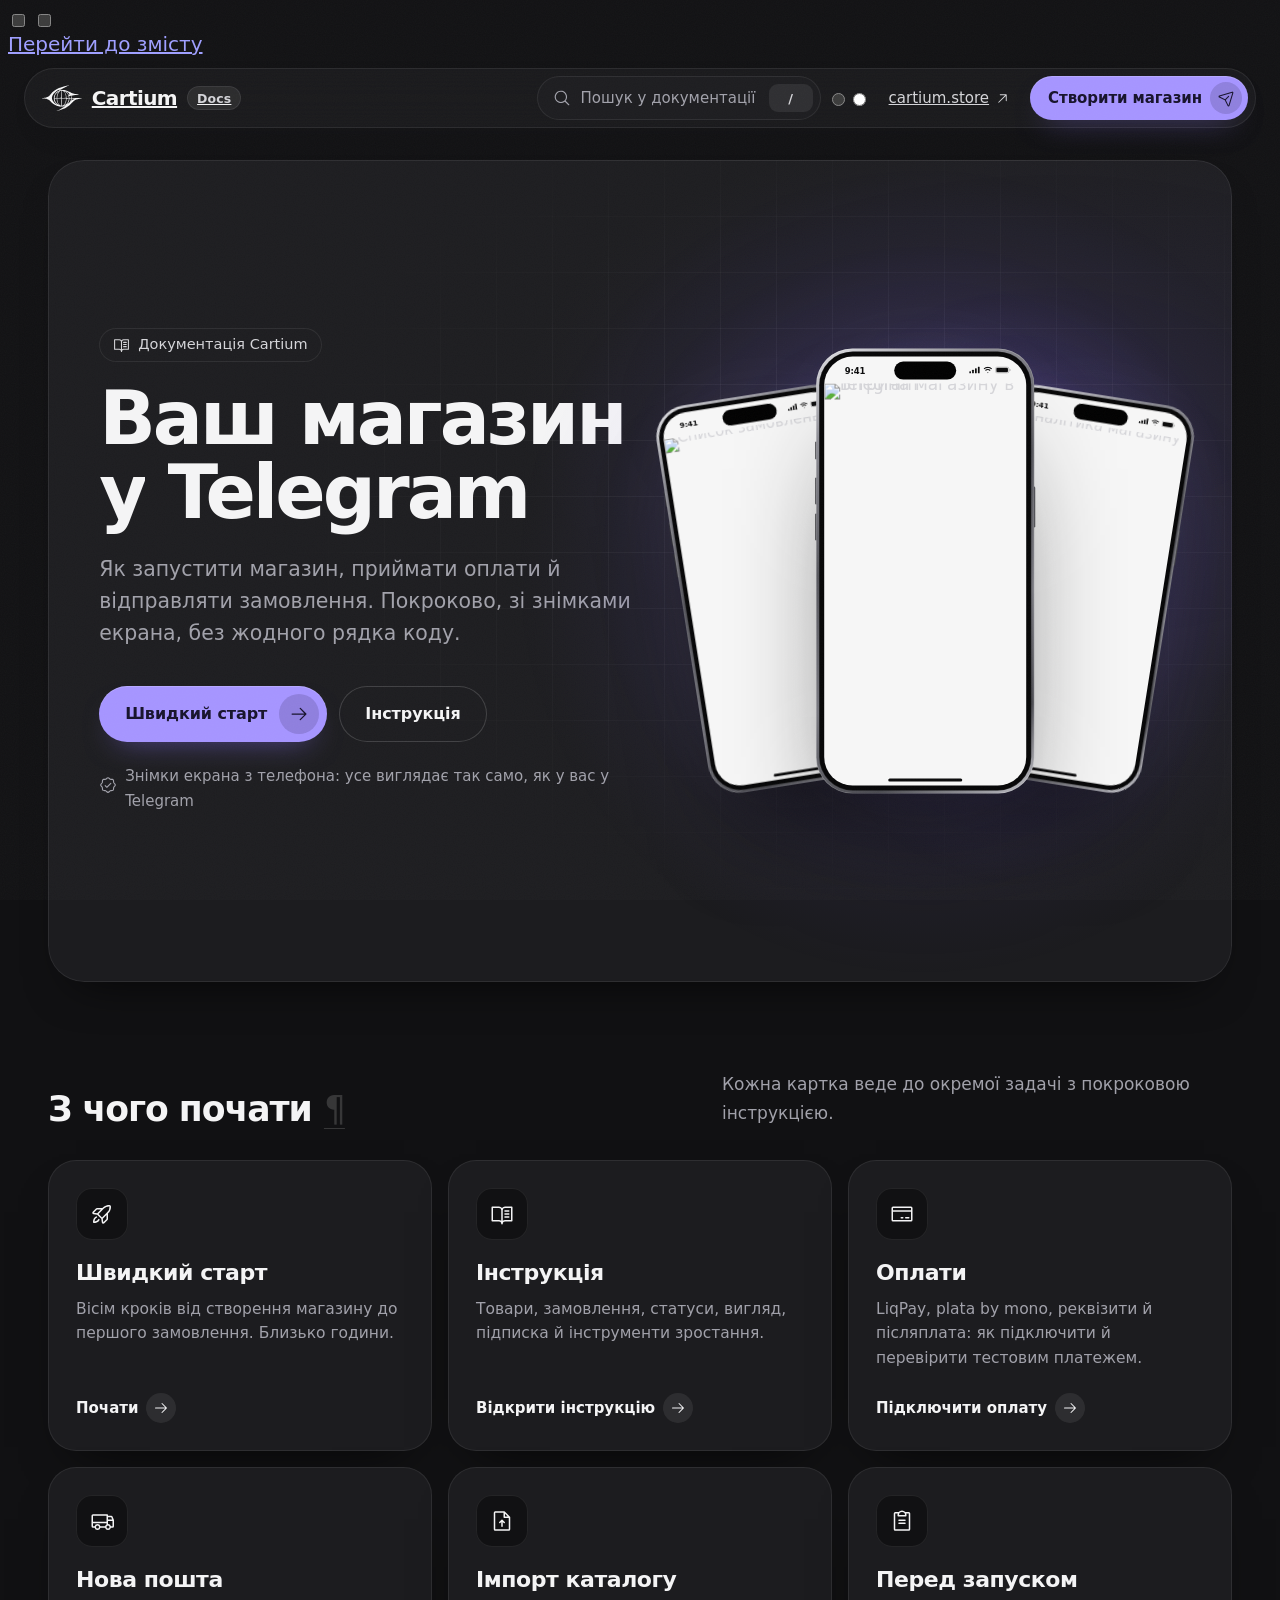
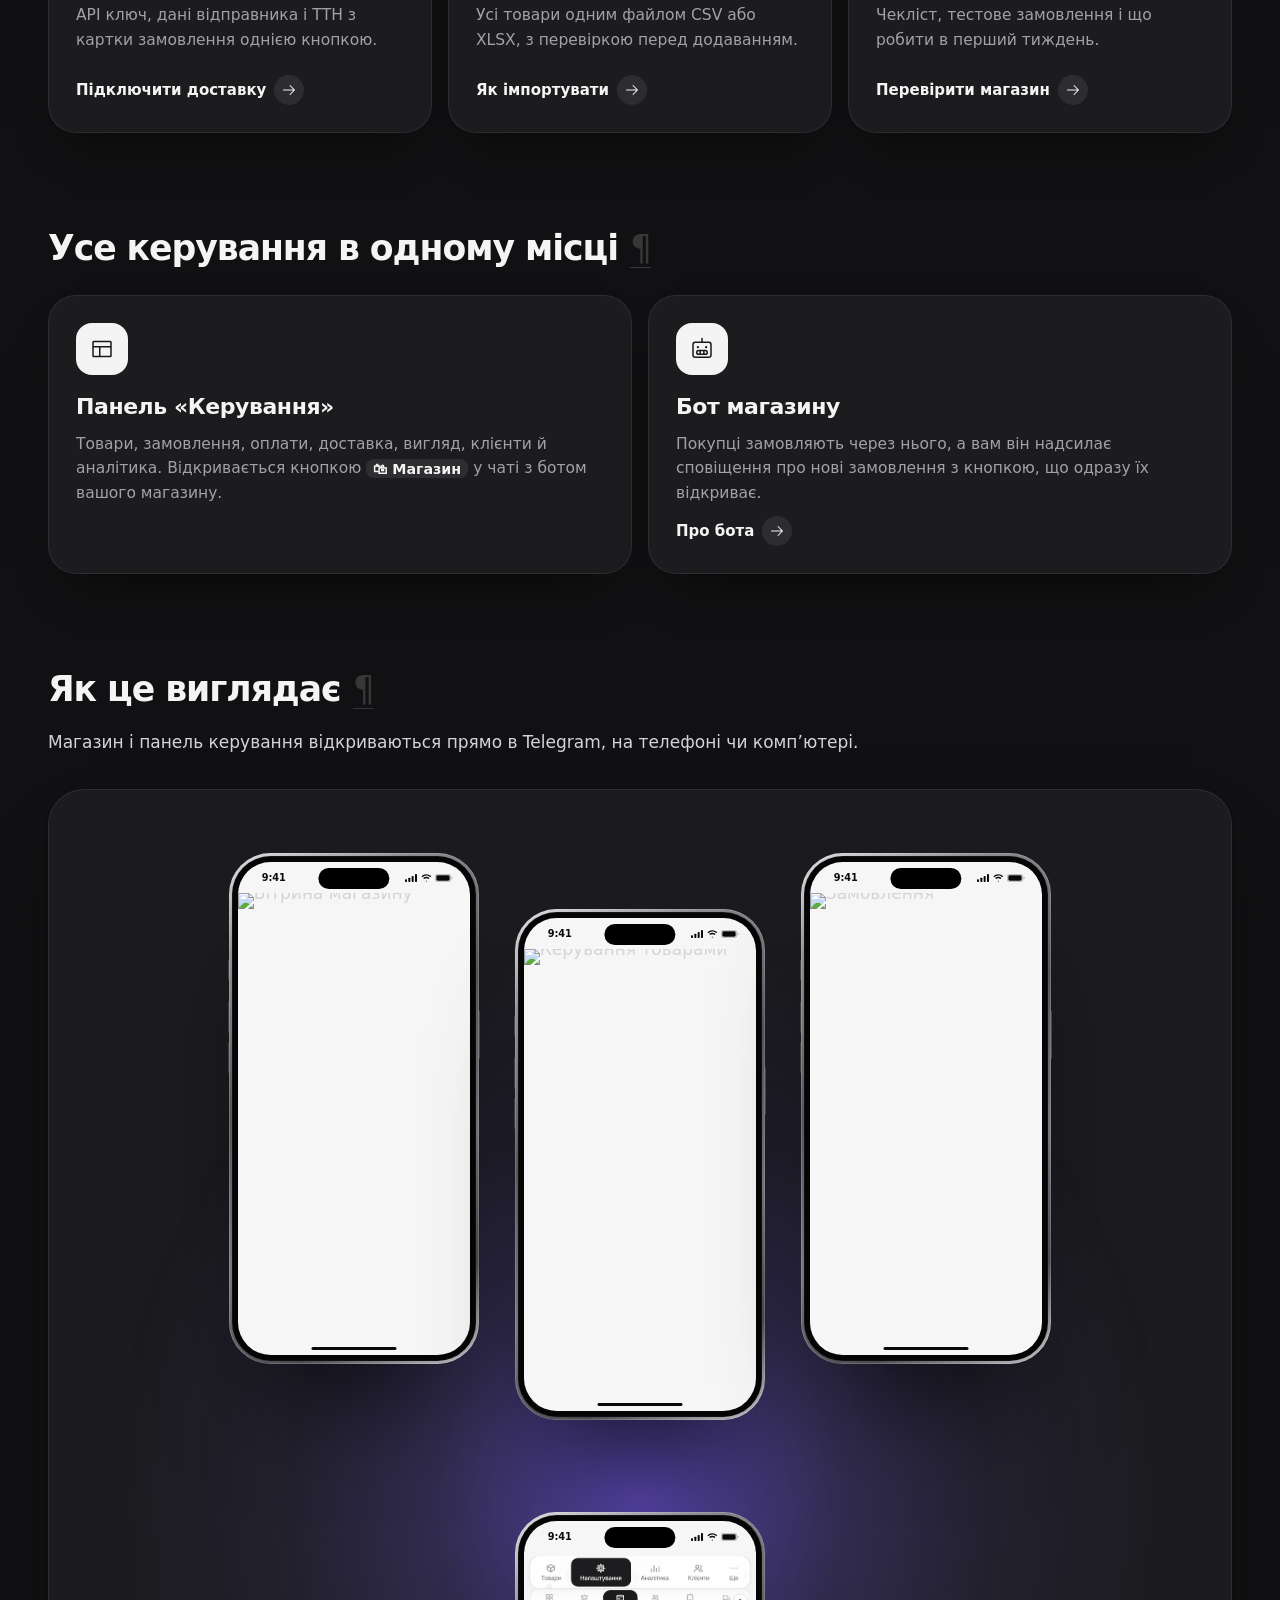
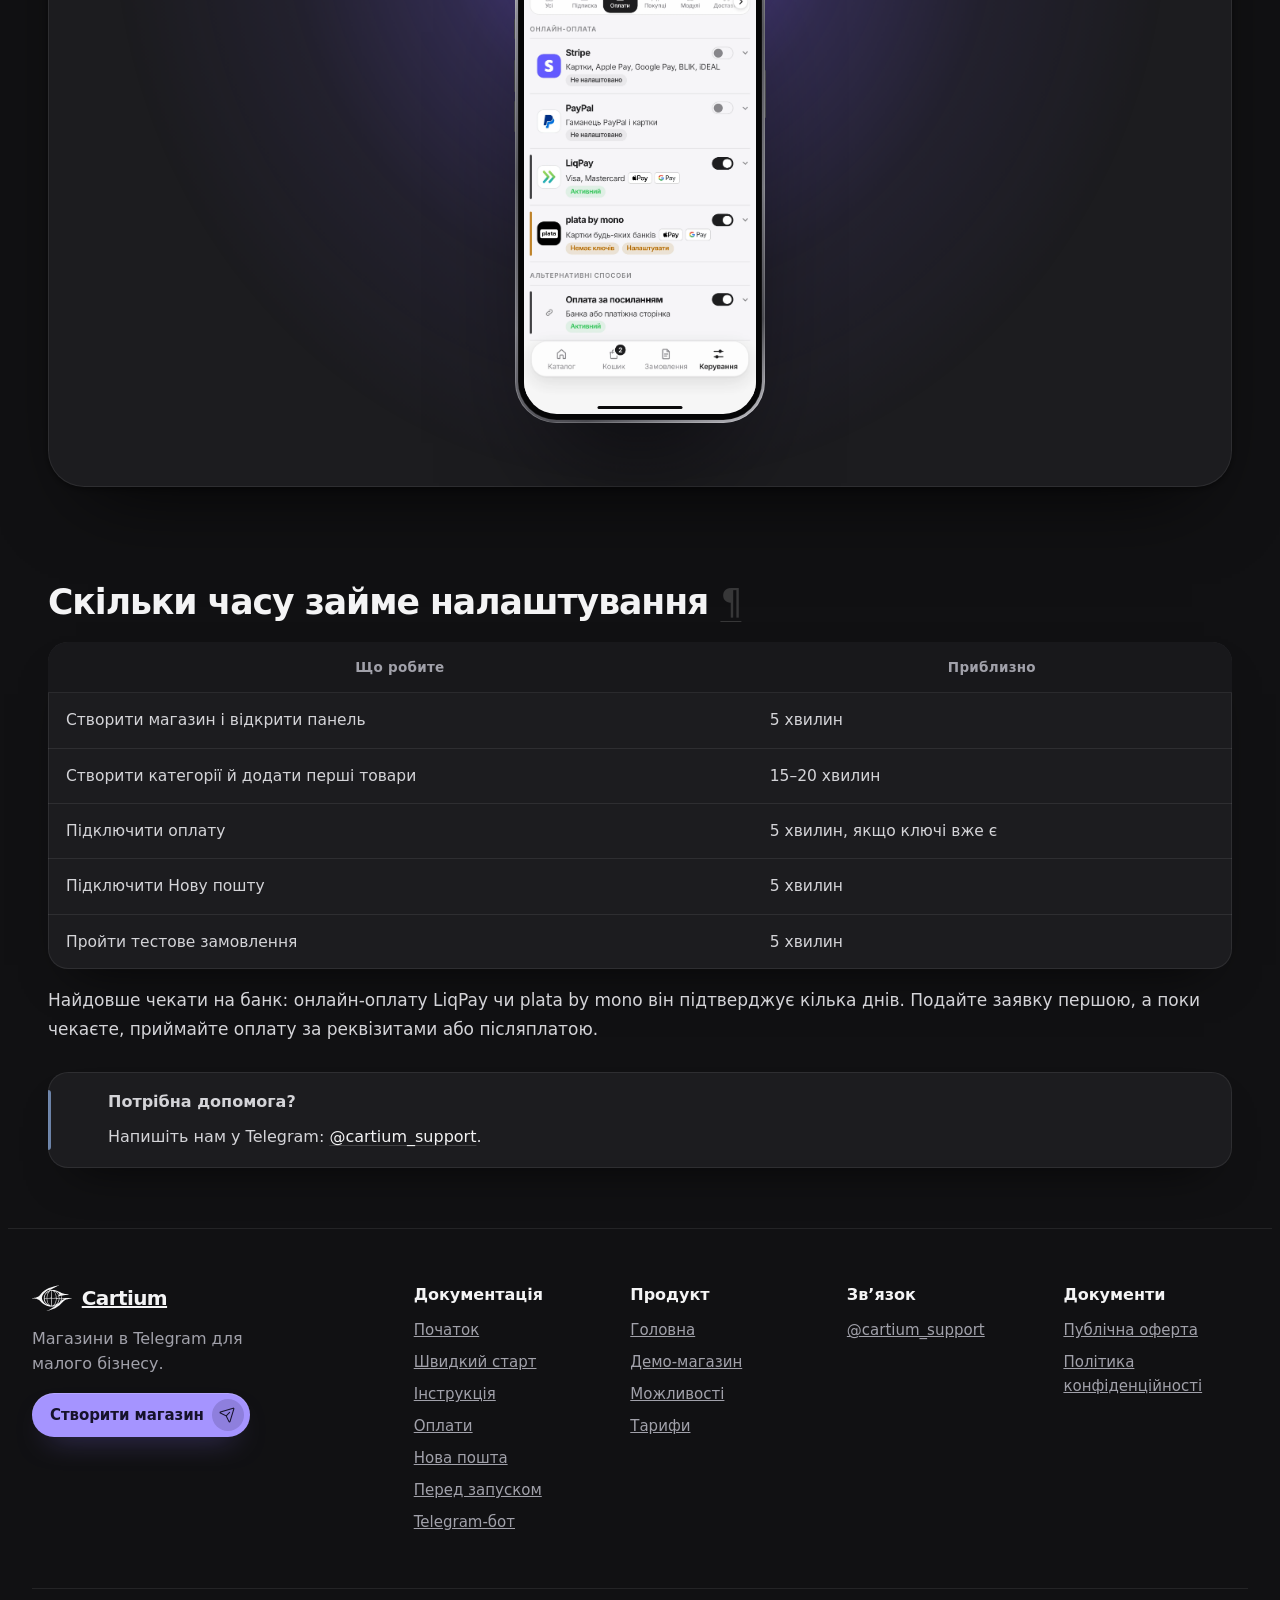
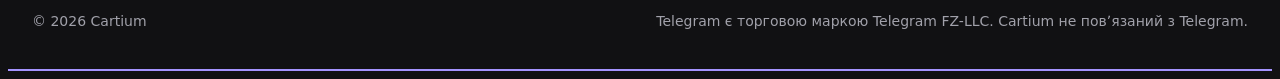
==== commit a04d8c9e: "Deployed 2e39fdb with MkDocs version: 1.6.1" ====
--- a/index.html
+++ b/index.html
@@ -964,7 +964,7 @@
 <p>Найдовше чекати на банк: онлайн-оплату LiqPay чи plata by mono він підтверджує кілька днів. Подайте заявку першою, а поки чекаєте, приймайте оплату за реквізитами або післяплатою.</p>
 <div class="admonition info">
 <p class="admonition-title">Потрібна допомога?</p>
-<p>Напишіть нам у Telegram: <a href="https://t.me/cartium_support_bot">@cartium_support_bot</a>.</p>
+<p>Напишіть нам у Telegram: <a href="https://t.me/cartium_support">@cartium_support</a>.</p>
 </div>
 
 
@@ -1086,7 +1086,7 @@
           <div class="c-footer-col">
             <p class="c-footer-title">Звʼязок</p>
             <ul>
-              <li><a href="https://t.me/cartium_support_bot" target="_blank" rel="noopener">@cartium_support_bot</a></li>
+              <li><a href="https://t.me/cartium_support" target="_blank" rel="noopener">@cartium_support</a></li>
             </ul>
           </div>
           <div class="c-footer-col">
